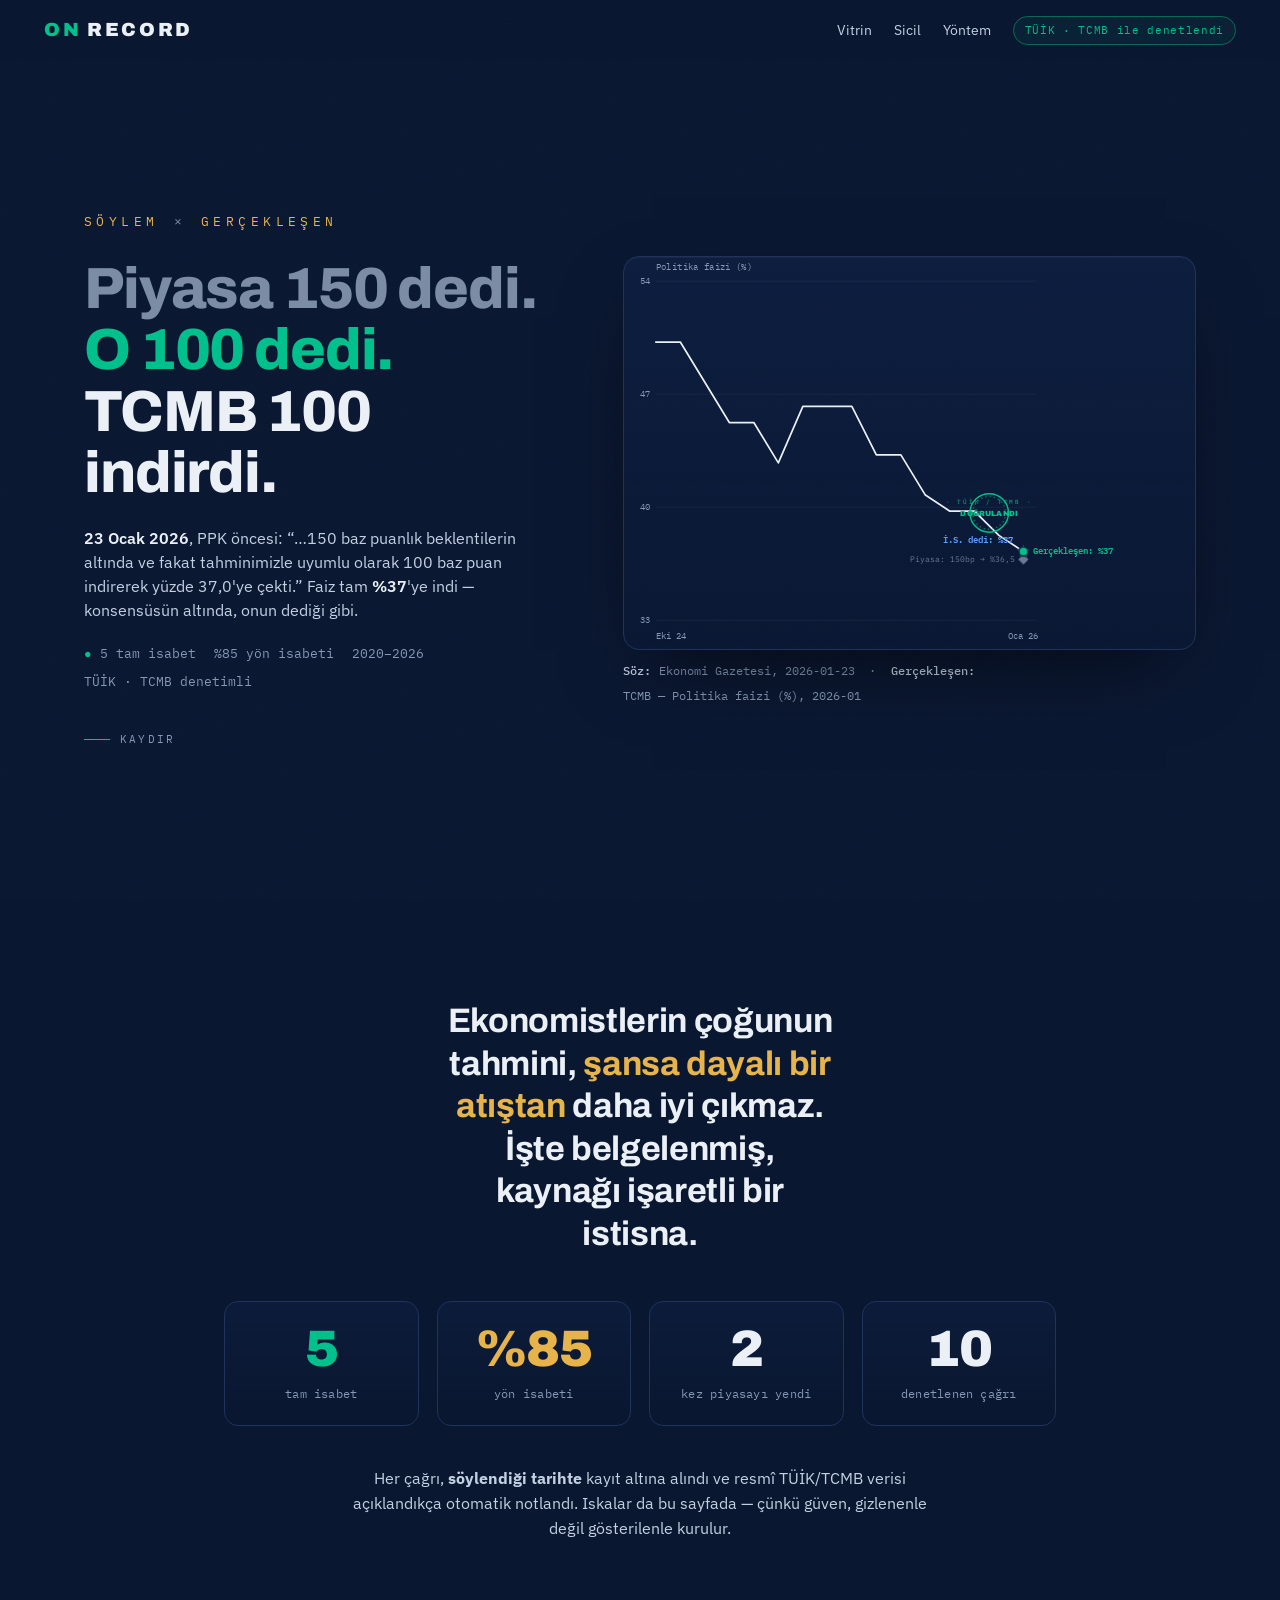
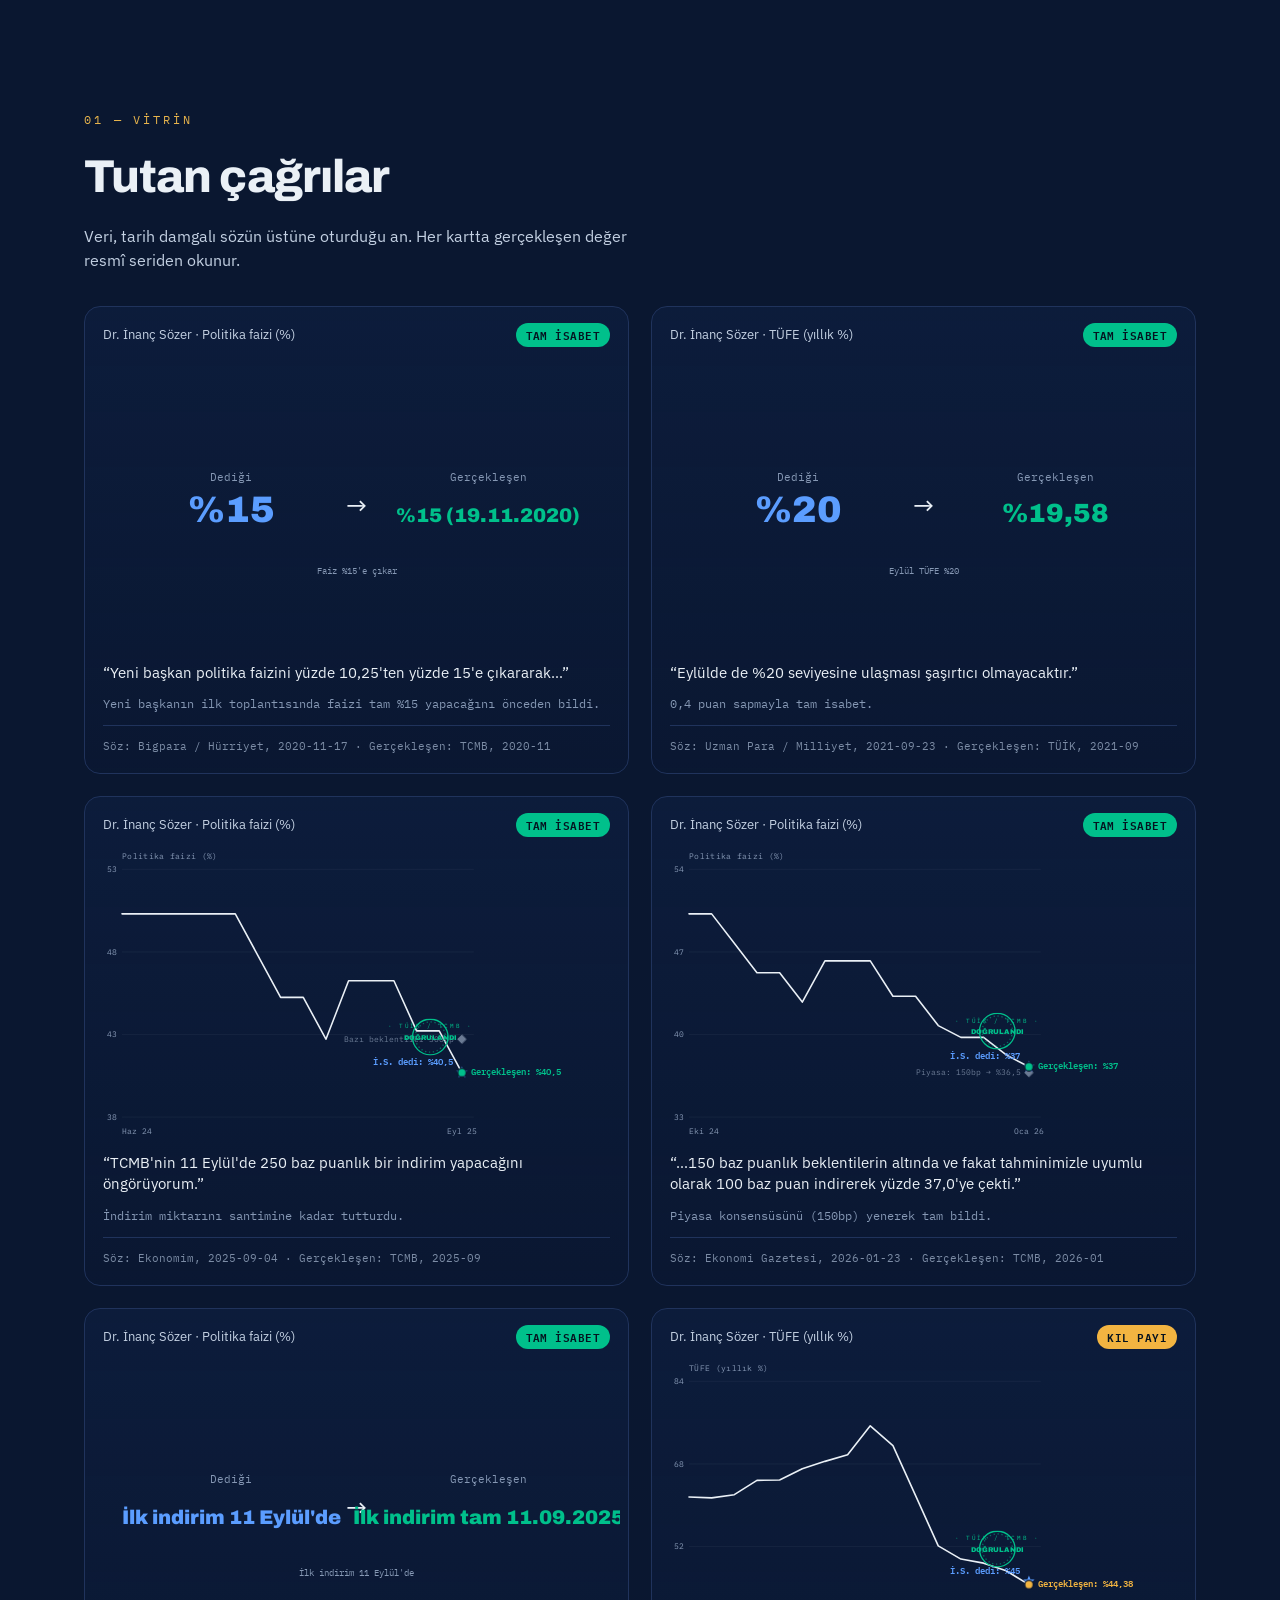
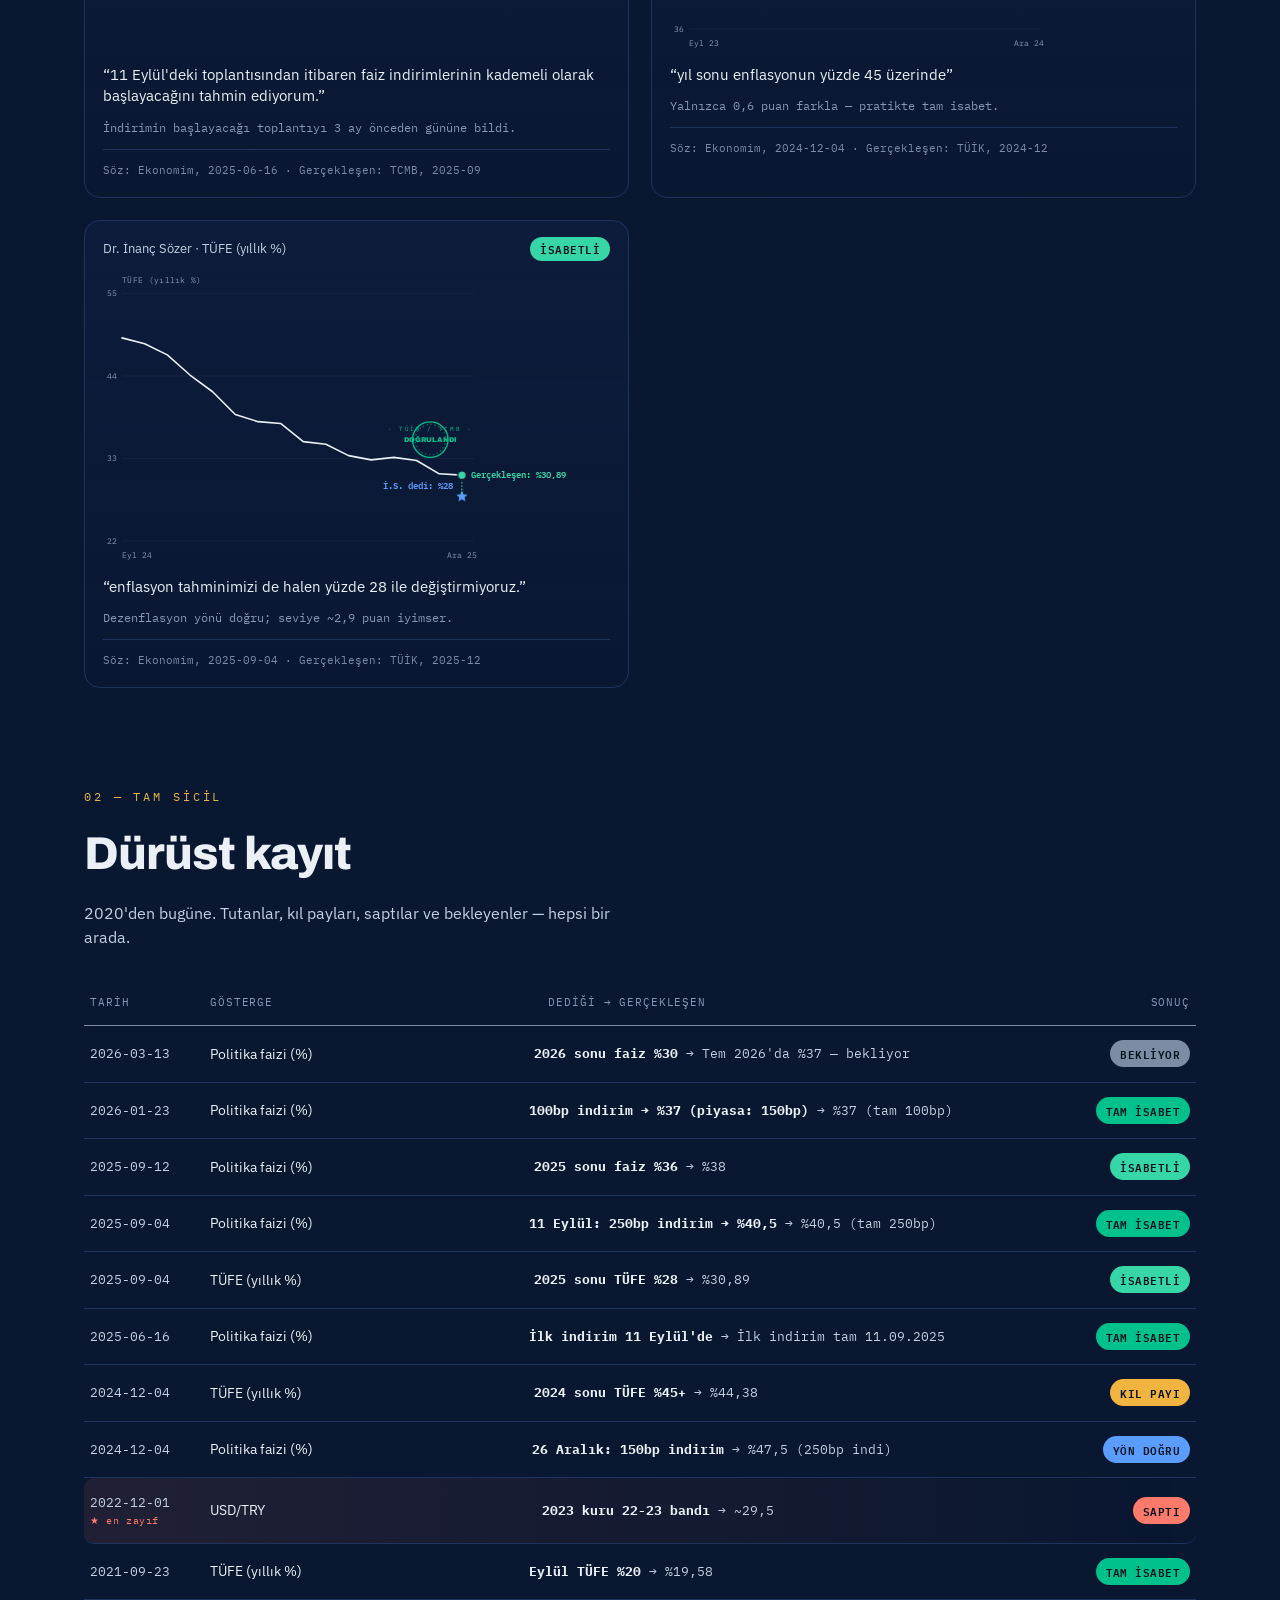
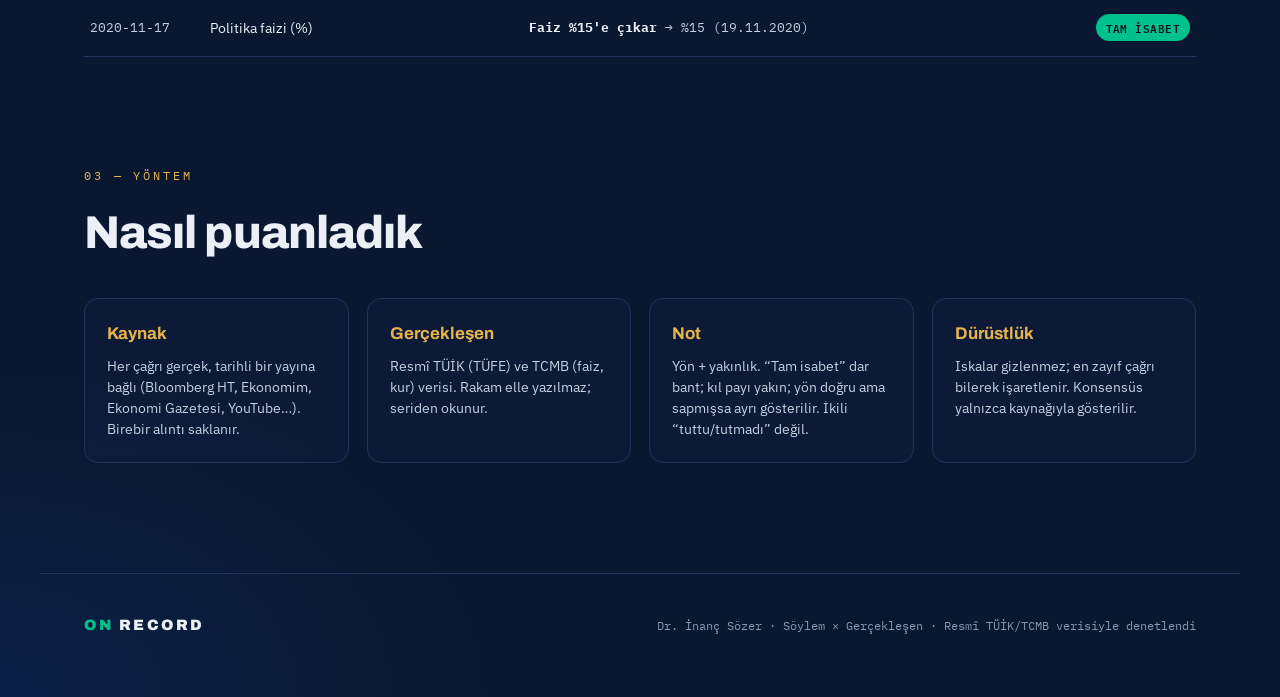
==== index.html @ 7fa821b4 "On Record — Dr. İnanç Sözer: söylem × gerçekleşen Co-Authored-By: Claude Opus 4.8 (1M context) <nore" ====
<!doctype html>
<html lang="tr">
<head>
<meta charset="utf-8" />
<meta name="viewport" content="width=device-width, initial-scale=1" />
<title>On Record — İnanç Sözer · Söylem × Gerçekleşen</title>
<meta name="description" content="Dr. İnanç Sözer'in makro çağrıları, resmî TÜİK/TCMB verisiyle tek tek denetlendi. Söylediği tarih damgalı; gerçekleşen üstüne oturuyor." />
<link rel="preconnect" href="https://fonts.googleapis.com">
<link rel="preconnect" href="https://fonts.gstatic.com" crossorigin>
<link href="https://fonts.googleapis.com/css2?family=Archivo:wght@500;700;800;900&family=IBM+Plex+Mono:wght@400;500;600&family=IBM+Plex+Sans:wght@400;500;600;700&display=swap" rel="stylesheet">
<link rel="stylesheet" href="styles.css" />
</head>
<body>
<div class="grain" aria-hidden="true"></div>

<header class="topbar">
  <div class="wordmark"><span>ON</span> RECORD</div>
  <nav class="topnav">
    <a href="#vitrin">Vitrin</a>
    <a href="#defter">Sicil</a>
    <a href="#yontem">Yöntem</a>
    <span class="src-pill">TÜİK · TCMB ile denetlendi</span>
  </nav>
</header>

<!-- HERO: the "Ben Demiştim" reveal -->
<section class="hero" id="hero">
  <div class="hero-grid">
    <div class="hero-copy">
      <div class="eyebrow">SÖYLEM <span class="x">×</span> GERÇEKLEŞEN</div>
      <h1 class="hero-quote" id="heroQuote"></h1>
      <div class="hero-said" id="heroSaid"></div>
      <div class="hero-meta" id="heroMeta"></div>
      <div class="scrollcue" aria-hidden="true"><span></span>kaydır</div>
    </div>
    <figure class="hero-chart">
      <div class="chart-mount" id="heroChart"></div>
      <figcaption class="prov" id="heroProv"></figcaption>
    </figure>
  </div>
</section>

<!-- THESIS / earned status -->
<section class="thesis">
  <p class="thesis-lead">
    Ekonomistlerin çoğunun tahmini, <em>şansa dayalı bir atıştan</em> daha iyi çıkmaz.
    İşte belgelenmiş, kaynağı işaretli bir istisna.
  </p>
  <div class="stats" id="stats"></div>
  <p class="thesis-note">
    Her çağrı, <strong>söylendiği tarihte</strong> kayıt altına alındı ve resmî TÜİK/TCMB verisi
    açıklandıkça otomatik notlandı. Iskalar da bu sayfada — çünkü güven, gizlenenle değil gösterilenle kurulur.
  </p>
</section>

<!-- SHOWCASE -->
<section class="showcase" id="vitrin">
  <div class="section-head">
    <div class="kicker">01 — VİTRİN</div>
    <h2>Tutan çağrılar</h2>
    <p>Veri, tarih damgalı sözün üstüne oturduğu an. Her kartta gerçekleşen değer resmî seriden okunur.</p>
  </div>
  <div class="cards" id="showcase"></div>
</section>

<!-- LEDGER -->
<section class="ledger" id="defter">
  <div class="section-head">
    <div class="kicker">02 — TAM SİCİL</div>
    <h2>Dürüst kayıt</h2>
    <p>2020'den bugüne. Tutanlar, kıl payları, saptılar ve bekleyenler — hepsi bir arada.</p>
  </div>
  <div class="ledger-table" id="ledger"></div>
</section>

<!-- METHOD -->
<section class="method" id="yontem">
  <div class="section-head"><div class="kicker">03 — YÖNTEM</div><h2>Nasıl puanladık</h2></div>
  <div class="method-grid">
    <div class="m-card"><h3>Kaynak</h3><p>Her çağrı gerçek, tarihli bir yayına bağlı (Bloomberg HT, Ekonomim, Ekonomi Gazetesi, YouTube…). Birebir alıntı saklanır.</p></div>
    <div class="m-card"><h3>Gerçekleşen</h3><p>Resmî TÜİK (TÜFE) ve TCMB (faiz, kur) verisi. Rakam elle yazılmaz; seriden okunur.</p></div>
    <div class="m-card"><h3>Not</h3><p>Yön + yakınlık. “Tam isabet” dar bant; kıl payı yakın; yön doğru ama sapmışsa ayrı gösterilir. İkili “tuttu/tutmadı” değil.</p></div>
    <div class="m-card"><h3>Dürüstlük</h3><p>Iskalar gizlenmez; en zayıf çağrı bilerek işaretlenir. Konsensüs yalnızca kaynağıyla gösterilir.</p></div>
  </div>
</section>

<footer class="foot">
  <div class="wordmark small"><span>ON</span> RECORD</div>
  <div class="foot-note">Dr. İnanç Sözer · Söylem × Gerçekleşen · Resmî TÜİK/TCMB verisiyle denetlendi</div>
</footer>

<script src="data.js"></script>
<script src="app.js"></script>
</body>
</html>
---- styles.css ----
:root{
  --navy:#0A1730; --navy-2:#0d1d3c; --panel:#0F2145; --line:#20335c;
  --ink:#EAF0F6; --ink-2:#c3d0e2; --muted:#8698b4;
  --confirm:#00C08B; --confirm-dim:#0c6a52; --gold:#E7B44C; --steel:#7C8CA5;
  --near:#F2B441; --dir:#5B9DFF; --miss:#FF7A6B; --pending:#7C8CA5;
  --grid:rgba(234,240,246,.07);
  --display:"Archivo",system-ui,sans-serif;
  --body:"IBM Plex Sans",system-ui,sans-serif;
  --mono:"IBM Plex Mono",ui-monospace,monospace;
  --maxw:1200px;
}
*{box-sizing:border-box}
html{scroll-behavior:smooth}
body{
  margin:0;background:
    radial-gradient(1200px 700px at 78% -8%, #12295a 0%, transparent 60%),
    radial-gradient(900px 600px at 0% 100%, #0b1f45 0%, transparent 55%),
    var(--navy);
  color:var(--ink);font-family:var(--body);font-size:17px;line-height:1.5;
  -webkit-font-smoothing:antialiased;overflow-x:hidden;
}
.grain{position:fixed;inset:0;pointer-events:none;z-index:1;opacity:.5;mix-blend-mode:overlay;
  background-image:url("data:image/svg+xml,%3Csvg xmlns='http://www.w3.org/2000/svg' width='140' height='140'%3E%3Cfilter id='n'%3E%3CfeTurbulence type='fractalNoise' baseFrequency='0.85' numOctaves='2'/%3E%3C/filter%3E%3Crect width='100%25' height='100%25' filter='url(%23n)' opacity='0.35'/%3E%3C/svg%3E");}
a{color:inherit;text-decoration:none}
em{font-style:normal;color:var(--gold)}
.mono{font-family:var(--mono)}

/* wordmark */
.wordmark{font-family:var(--display);font-weight:900;letter-spacing:.14em;font-size:19px;color:var(--ink)}
.wordmark span{color:var(--confirm)}
.wordmark.small{font-size:15px}

/* topbar */
.topbar{position:fixed;top:0;left:0;right:0;z-index:20;display:flex;align-items:center;justify-content:space-between;
  padding:16px clamp(18px,4vw,44px);backdrop-filter:blur(9px);
  background:linear-gradient(180deg,rgba(10,23,48,.82),rgba(10,23,48,0));}
.topnav{display:flex;align-items:center;gap:22px;font-size:14px;color:var(--ink-2)}
.topnav a{color:var(--ink-2);transition:color .2s}.topnav a:hover{color:var(--ink)}
.src-pill{font-family:var(--mono);font-size:11px;letter-spacing:.06em;color:var(--confirm);
  border:1px solid var(--confirm-dim);border-radius:999px;padding:5px 11px;background:rgba(0,192,139,.06)}

/* HERO */
.hero{position:relative;z-index:2;min-height:100vh;display:flex;align-items:center;
  padding:120px clamp(18px,4vw,44px) 60px;max-width:var(--maxw);margin:0 auto}
.hero-grid{display:grid;grid-template-columns:0.92fr 1.08fr;gap:clamp(24px,4vw,60px);align-items:center;width:100%}
.eyebrow{font-family:var(--mono);font-size:13px;letter-spacing:.34em;color:var(--gold);margin-bottom:26px}
.eyebrow .x{color:var(--steel);margin:0 .2em}
.hero-quote{font-family:var(--display);font-weight:800;letter-spacing:-.02em;line-height:1.06;
  font-size:clamp(30px,4.6vw,58px);margin:0 0 22px;text-wrap:balance}
.hero-quote .hl{color:var(--confirm)}
.hero-said{font-size:16px;color:var(--ink-2);max-width:46ch;margin-bottom:22px}
.hero-said b{color:var(--ink);font-weight:600}
.hero-meta{display:flex;flex-wrap:wrap;gap:10px 18px;font-family:var(--mono);font-size:12.5px;color:var(--muted)}
.hero-meta .dot{color:var(--confirm)}
.scrollcue{display:flex;align-items:center;gap:10px;margin-top:40px;font-family:var(--mono);font-size:11px;
  letter-spacing:.2em;color:var(--muted);text-transform:uppercase}
.scrollcue span{width:26px;height:1px;background:var(--steel);position:relative;overflow:hidden}
.scrollcue span::after{content:"";position:absolute;inset:0;background:var(--confirm);animation:sweep 2.4s infinite}
@keyframes sweep{0%{transform:translateX(-100%)}60%,100%{transform:translateX(100%)}}

.hero-chart{margin:0}
.chart-mount{position:relative;width:100%;aspect-ratio:16/11;background:
  linear-gradient(180deg,rgba(15,33,69,.7),rgba(11,25,54,.5));border:1px solid var(--line);
  border-radius:16px;box-shadow:0 30px 80px -30px rgba(0,0,0,.7),inset 0 1px 0 rgba(255,255,255,.04);overflow:hidden}
.prov{font-family:var(--mono);font-size:11.5px;color:var(--muted);margin-top:12px;display:flex;gap:8px;flex-wrap:wrap}
.prov b{color:var(--ink-2);font-weight:500}

/* svg chart bits */
.or-svg{display:block;width:100%;height:100%}
.grid-line{stroke:var(--grid);stroke-width:1}
.axis-lbl{fill:var(--muted);font-family:var(--mono);font-size:12px}
.series-line{fill:none;stroke:var(--ink);stroke-width:2.4;stroke-linecap:round;stroke-linejoin:round}
.series-head{fill:var(--ink)}
.fc-star{fill:var(--dir)}
.fc-lbl{fill:var(--dir);font-family:var(--mono);font-weight:600;font-size:13px}
.real-lbl{font-family:var(--mono);font-weight:600;font-size:13px}
.cons-mark{fill:var(--steel)}
.cons-lbl{fill:var(--steel);font-family:var(--mono);font-size:11.5px}
.gap-line{stroke-width:2;stroke-dasharray:2 3}
.title-lbl{fill:var(--muted);font-family:var(--mono);font-size:12px;letter-spacing:.04em}

/* notary seal */
.seal{transform-origin:center;transform-box:fill-box}
.seal-ring{fill:none;stroke:var(--confirm);stroke-width:2}
.seal-ring.two{stroke:var(--confirm);opacity:.5;stroke-dasharray:2 4}
.seal-txt{fill:var(--confirm);font-family:var(--display);font-weight:900;letter-spacing:.02em}
.seal-arc{fill:var(--confirm);font-family:var(--mono);font-size:9px;letter-spacing:.28em}

/* THESIS */
.thesis{position:relative;z-index:2;max-width:920px;margin:40px auto;padding:60px clamp(18px,4vw,44px);text-align:center}
.thesis-lead{font-family:var(--display);font-weight:700;font-size:clamp(22px,2.9vw,34px);line-height:1.25;letter-spacing:-.01em;margin:0 auto 46px;max-width:20ch}
.stats{display:grid;grid-template-columns:repeat(4,1fr);gap:18px;margin:0 0 40px}
.stat{border:1px solid var(--line);border-radius:14px;padding:22px 14px;background:linear-gradient(180deg,rgba(15,33,69,.5),transparent)}
.stat .n{font-family:var(--display);font-weight:900;font-size:clamp(34px,4vw,52px);line-height:1;letter-spacing:-.02em}
.stat .n.c{color:var(--confirm)}.stat .n.g{color:var(--gold)}
.stat .l{font-family:var(--mono);font-size:12px;color:var(--muted);margin-top:10px;letter-spacing:.02em}
.thesis-note{color:var(--ink-2);font-size:15.5px;max-width:60ch;margin:0 auto;line-height:1.6}

/* section heads */
.section-head{max-width:var(--maxw);margin:0 auto;padding:0 clamp(18px,4vw,44px)}
.kicker{font-family:var(--mono);font-size:12px;letter-spacing:.24em;color:var(--gold);margin-bottom:14px}
.section-head h2{font-family:var(--display);font-weight:800;font-size:clamp(28px,4vw,46px);letter-spacing:-.02em;margin:0 0 12px}
.section-head p{color:var(--ink-2);max-width:56ch;margin:0;font-size:16px}

/* SHOWCASE */
.showcase{position:relative;z-index:2;padding:70px 0 30px}
.cards{max-width:var(--maxw);margin:34px auto 0;padding:0 clamp(18px,4vw,44px);
  display:grid;grid-template-columns:repeat(2,1fr);gap:22px}
.card{border:1px solid var(--line);border-radius:16px;background:
  linear-gradient(180deg,rgba(15,33,69,.55),rgba(11,25,54,.35));overflow:hidden;
  opacity:0;transform:translateY(26px);transition:opacity .7s ease,transform .7s ease}
.card.in{opacity:1;transform:none}
.card-top{display:flex;align-items:center;justify-content:space-between;padding:16px 18px 10px}
.card-top .who{font-size:13px;color:var(--ink-2)}
.card-chart{aspect-ratio:16/9;margin:0 8px}
.card-body{padding:8px 18px 18px}
.card-q{font-size:15px;color:var(--ink);line-height:1.45;margin:0 0 12px}
.card-note{font-family:var(--mono);font-size:12px;color:var(--muted)}
.card-prov{font-family:var(--mono);font-size:11px;color:var(--steel);margin-top:12px;padding-top:12px;border-top:1px solid var(--line)}

/* verdict chips */
.chip{font-family:var(--mono);font-size:11px;font-weight:600;letter-spacing:.04em;color:#04121f;
  padding:4px 10px;border-radius:999px;white-space:nowrap}
.chip.bullseye{background:var(--confirm)}.chip.strong{background:#37d6a6}
.chip.near{background:var(--near)}.chip.direction{background:var(--dir);color:#04121f}
.chip.off{background:var(--miss)}.chip.pending{background:var(--pending)}.chip.na{background:#4a5b78;color:var(--ink)}

/* LEDGER */
.ledger{position:relative;z-index:2;padding:70px 0 40px}
.ledger-table{max-width:var(--maxw);margin:30px auto 0;padding:0 clamp(18px,4vw,44px)}
.lrow{display:grid;grid-template-columns:104px 1.1fr 2fr auto;gap:16px;align-items:center;
  padding:15px 6px;border-bottom:1px solid var(--line)}
.lrow.head{color:var(--muted);font-family:var(--mono);font-size:11px;letter-spacing:.08em;border-bottom:1px solid var(--steel)}
.lrow .date{font-family:var(--mono);font-size:13px;color:var(--ink-2)}
.lrow .ind{font-size:14px;color:var(--ink)}
.lrow .fr{font-family:var(--mono);font-size:13px;color:var(--ink-2)}
.lrow .fr b{color:var(--ink)}
.lrow.weakest{background:linear-gradient(90deg,rgba(255,122,107,.09),transparent);border-radius:10px}
.weak-tag{font-family:var(--mono);font-size:10px;color:var(--miss);letter-spacing:.06em}

/* METHOD */
.method{position:relative;z-index:2;padding:70px 0}
.method-grid{max-width:var(--maxw);margin:30px auto 0;padding:0 clamp(18px,4vw,44px);
  display:grid;grid-template-columns:repeat(4,1fr);gap:18px}
.m-card{border:1px solid var(--line);border-radius:14px;padding:22px;background:rgba(15,33,69,.4)}
.m-card h3{font-family:var(--display);font-weight:700;font-size:17px;margin:0 0 10px;color:var(--gold)}
.m-card p{margin:0;font-size:14px;color:var(--ink-2);line-height:1.5}

/* FOOT */
.foot{position:relative;z-index:2;max-width:var(--maxw);margin:40px auto 0;padding:40px clamp(18px,4vw,44px) 60px;
  border-top:1px solid var(--line);display:flex;align-items:center;justify-content:space-between;gap:16px;flex-wrap:wrap}
.foot-note{font-family:var(--mono);font-size:12px;color:var(--muted)}

@media(max-width:900px){
  .hero-grid{grid-template-columns:1fr;gap:30px}
  .hero{min-height:auto;padding-top:110px}
  .stats,.method-grid{grid-template-columns:repeat(2,1fr)}
  .cards{grid-template-columns:1fr}
  .lrow{grid-template-columns:84px 1fr;gap:8px 12px}
  .lrow .fr{grid-column:1/-1}.lrow.head{display:none}
  .topnav a{display:none}
}
@media(prefers-reduced-motion:reduce){
  *{animation-duration:.001ms!important;transition-duration:.001ms!important}
  .card{opacity:1;transform:none}
}
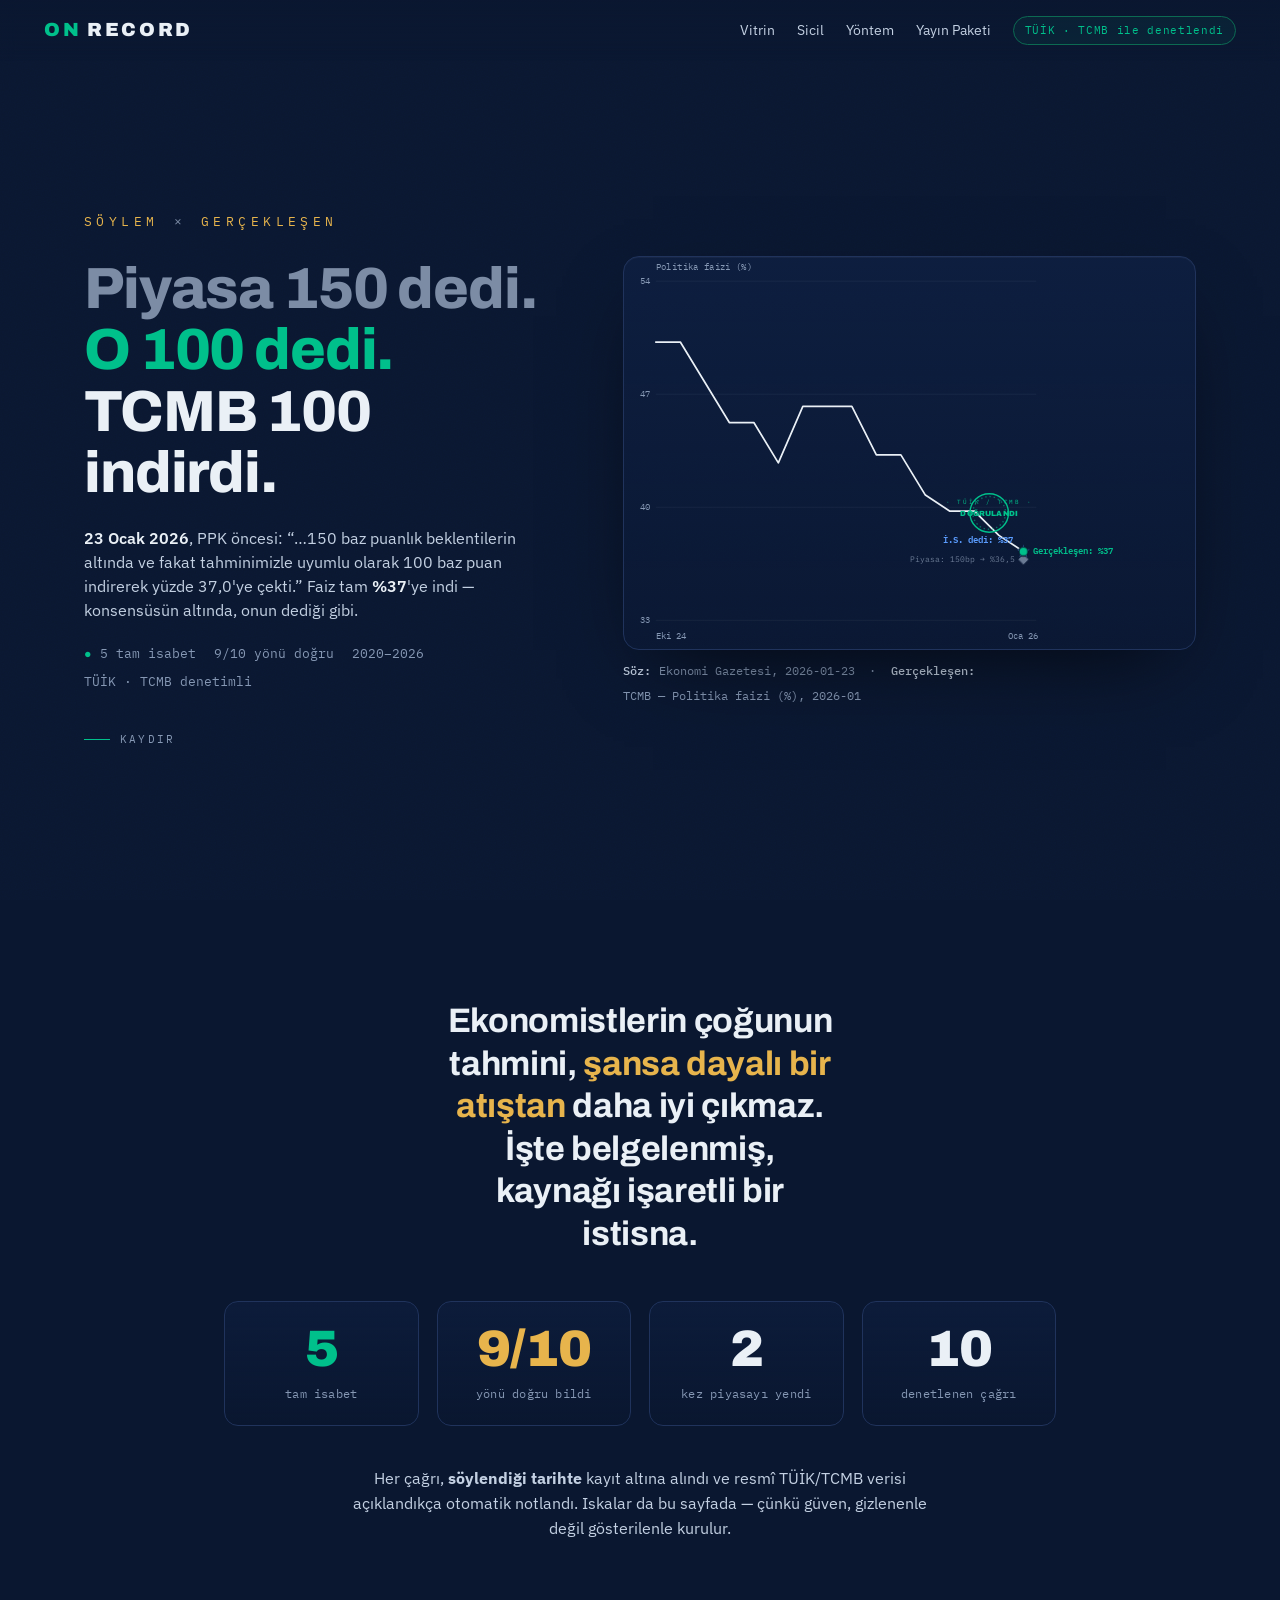
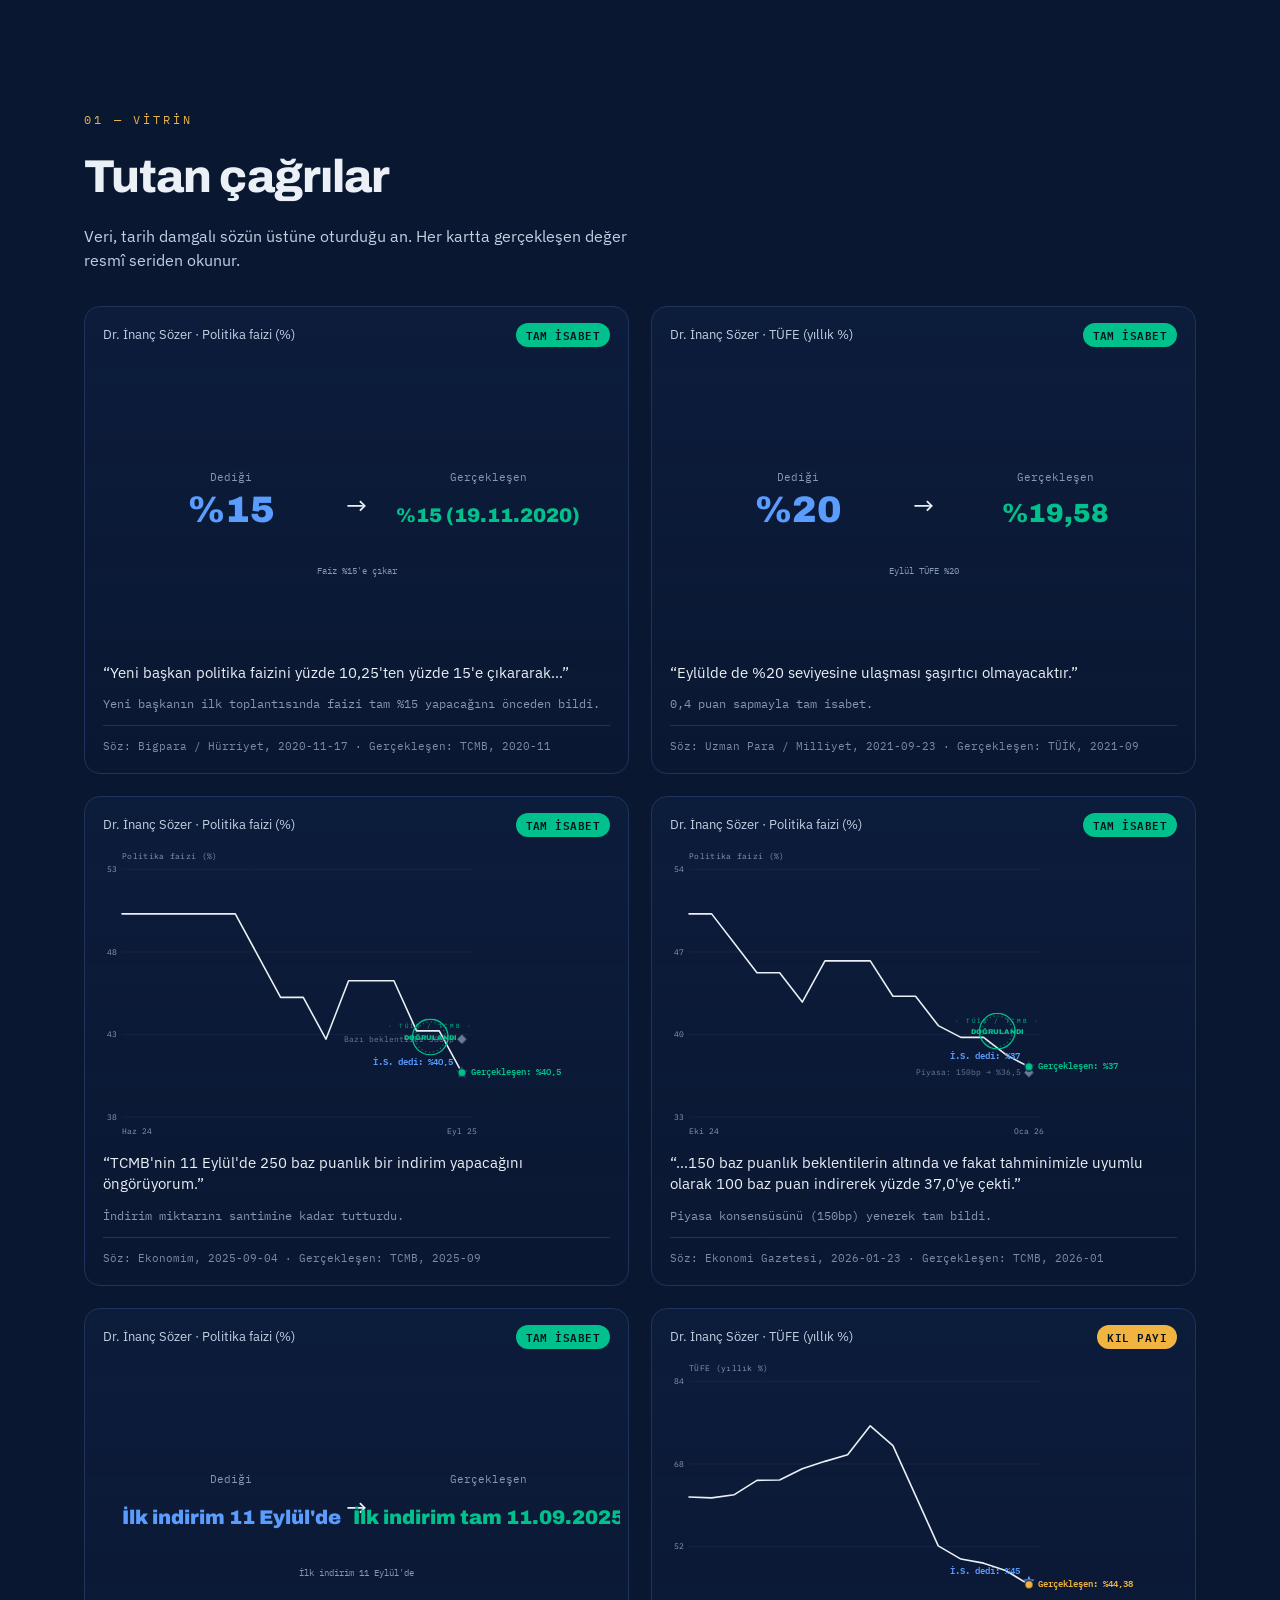
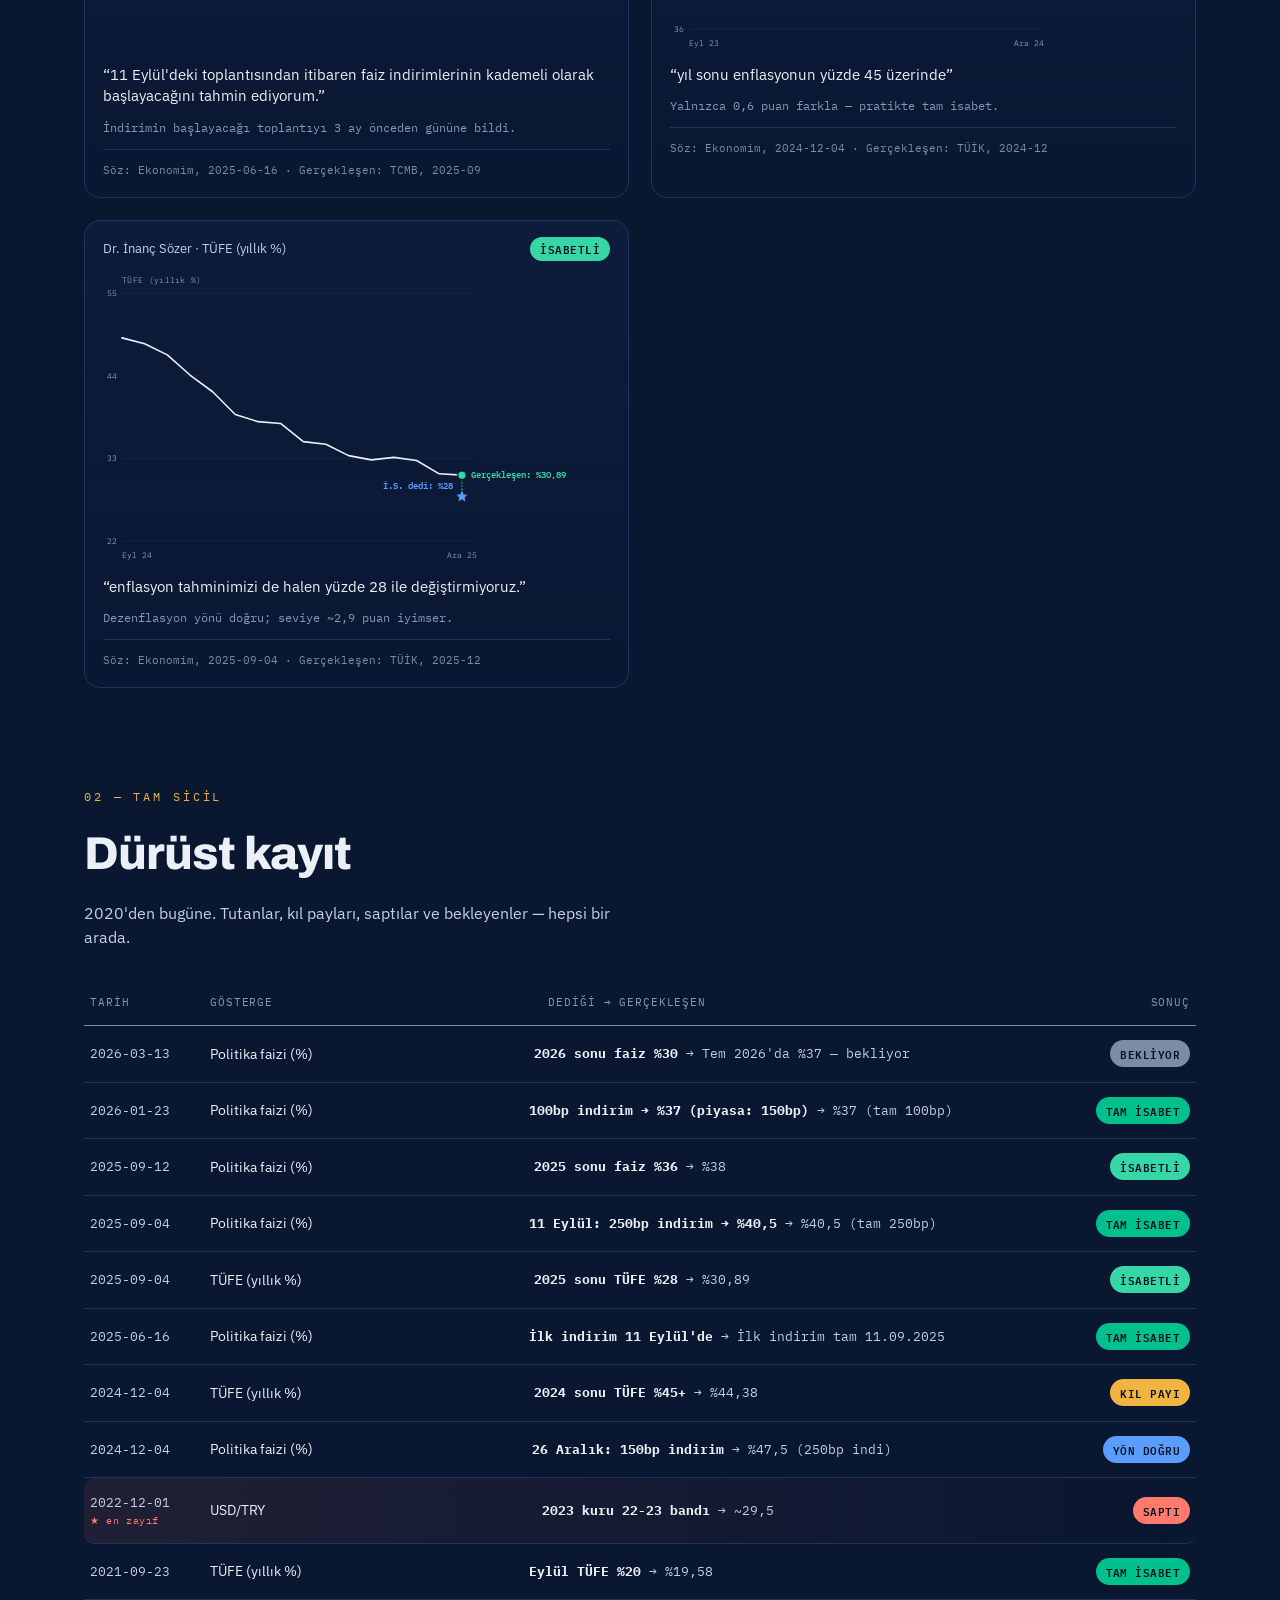
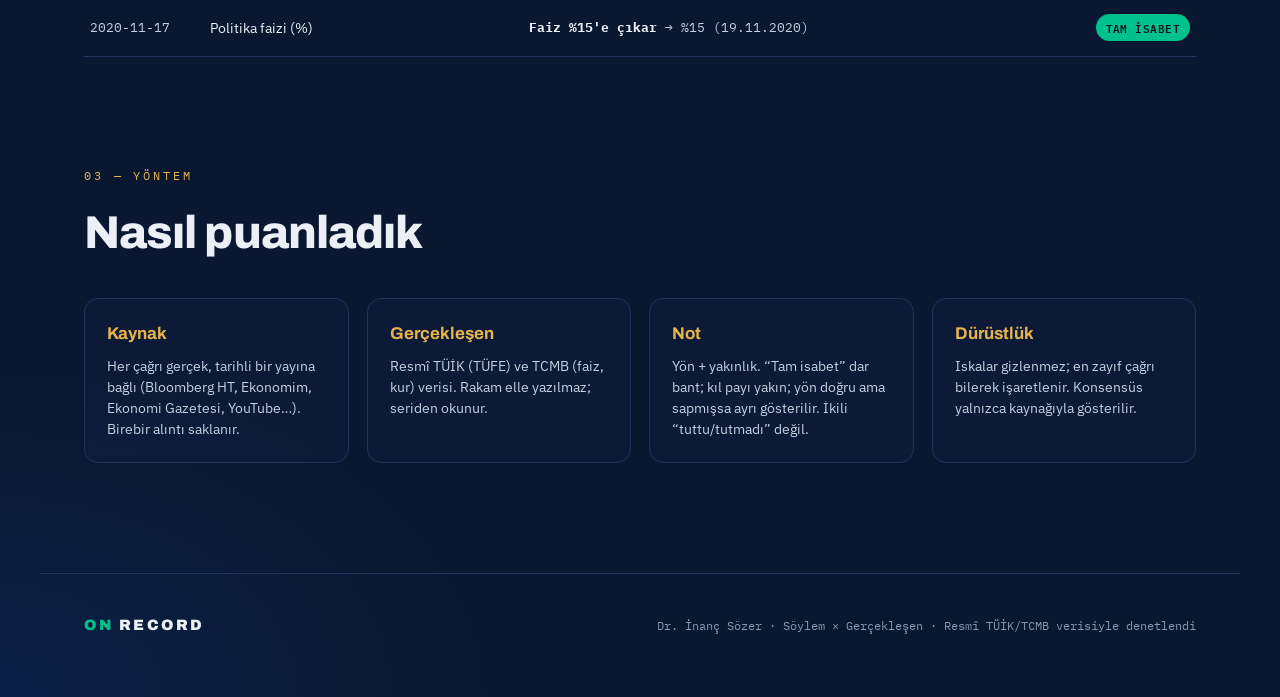
==== commit 14b2d560: "Add broadcast/social export pack + live gallery - Export engine: window.OR_ENGINE + deterministic se" ====
--- a/index.html
+++ b/index.html
@@ -19,6 +19,7 @@
     <a href="#vitrin">Vitrin</a>
     <a href="#defter">Sicil</a>
     <a href="#yontem">Yöntem</a>
+    <a href="media/">Yayın Paketi</a>
     <span class="src-pill">TÜİK · TCMB ile denetlendi</span>
   </nav>
 </header>
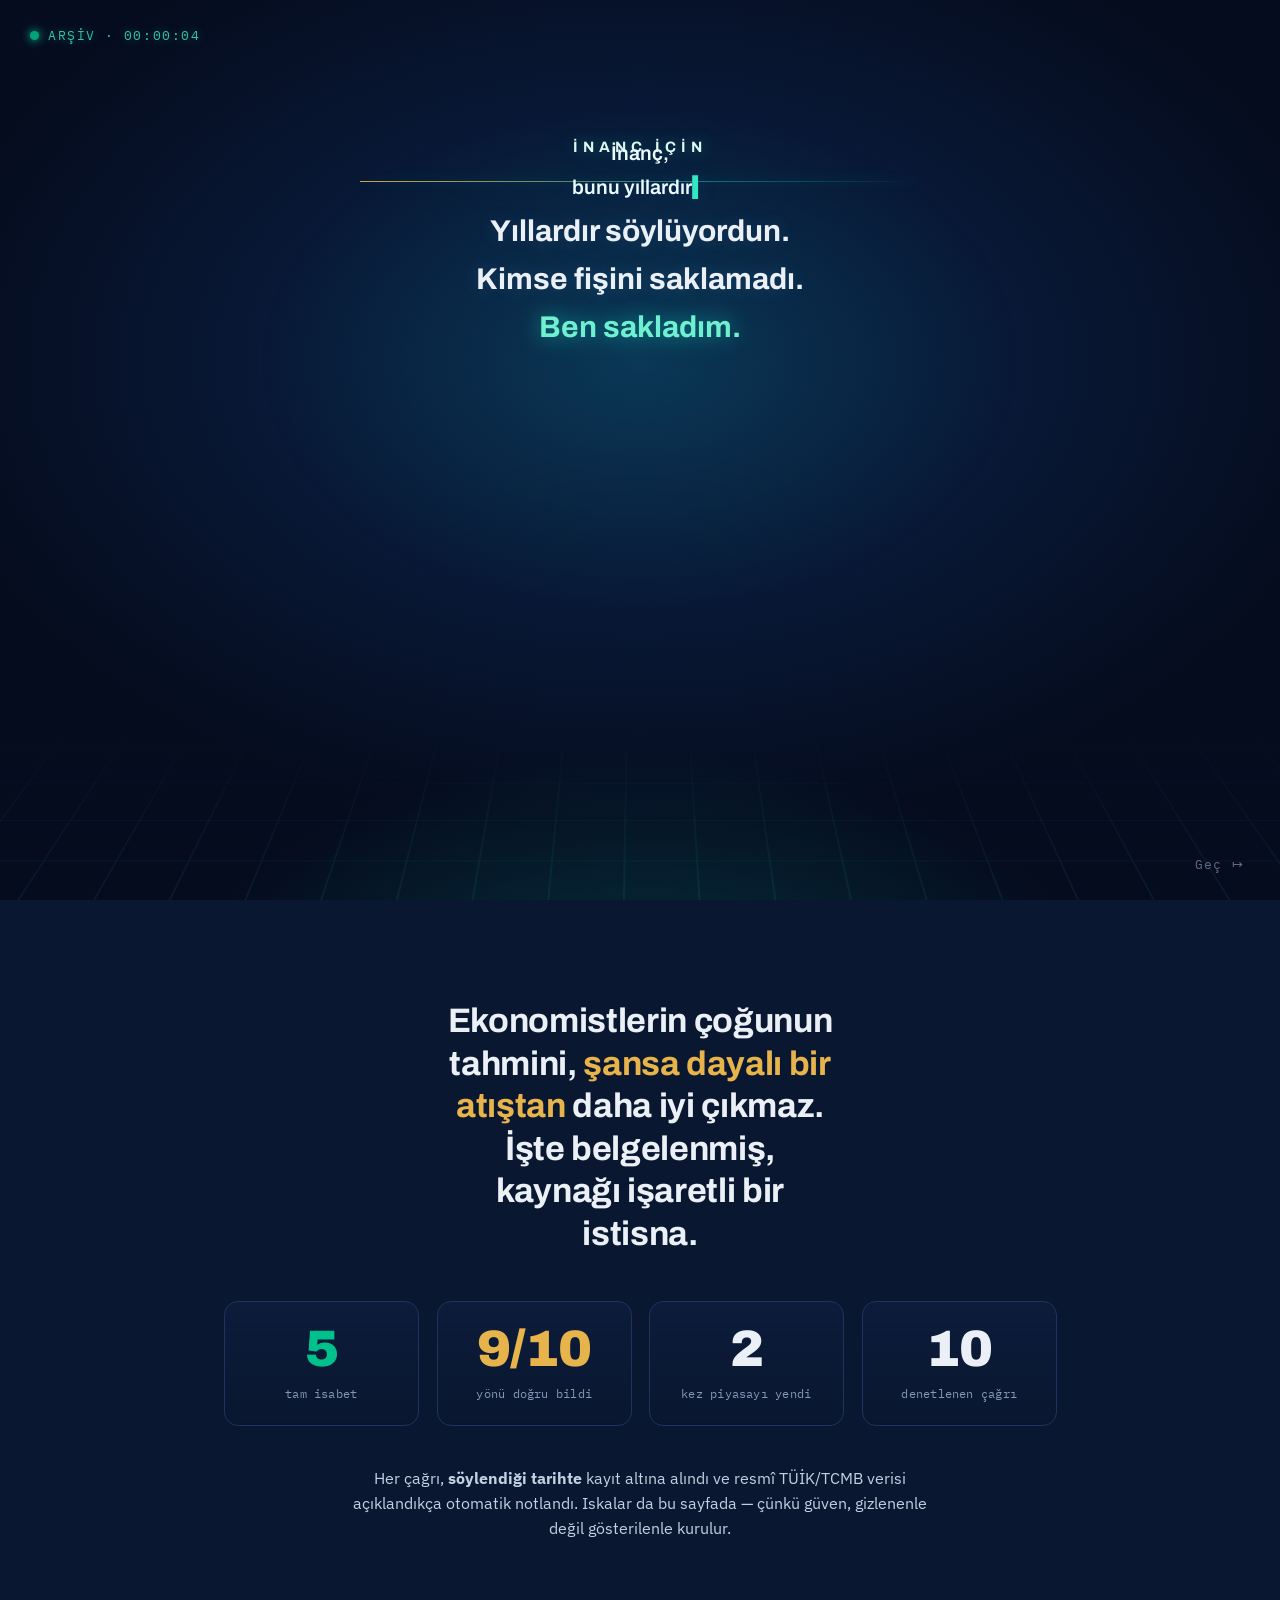
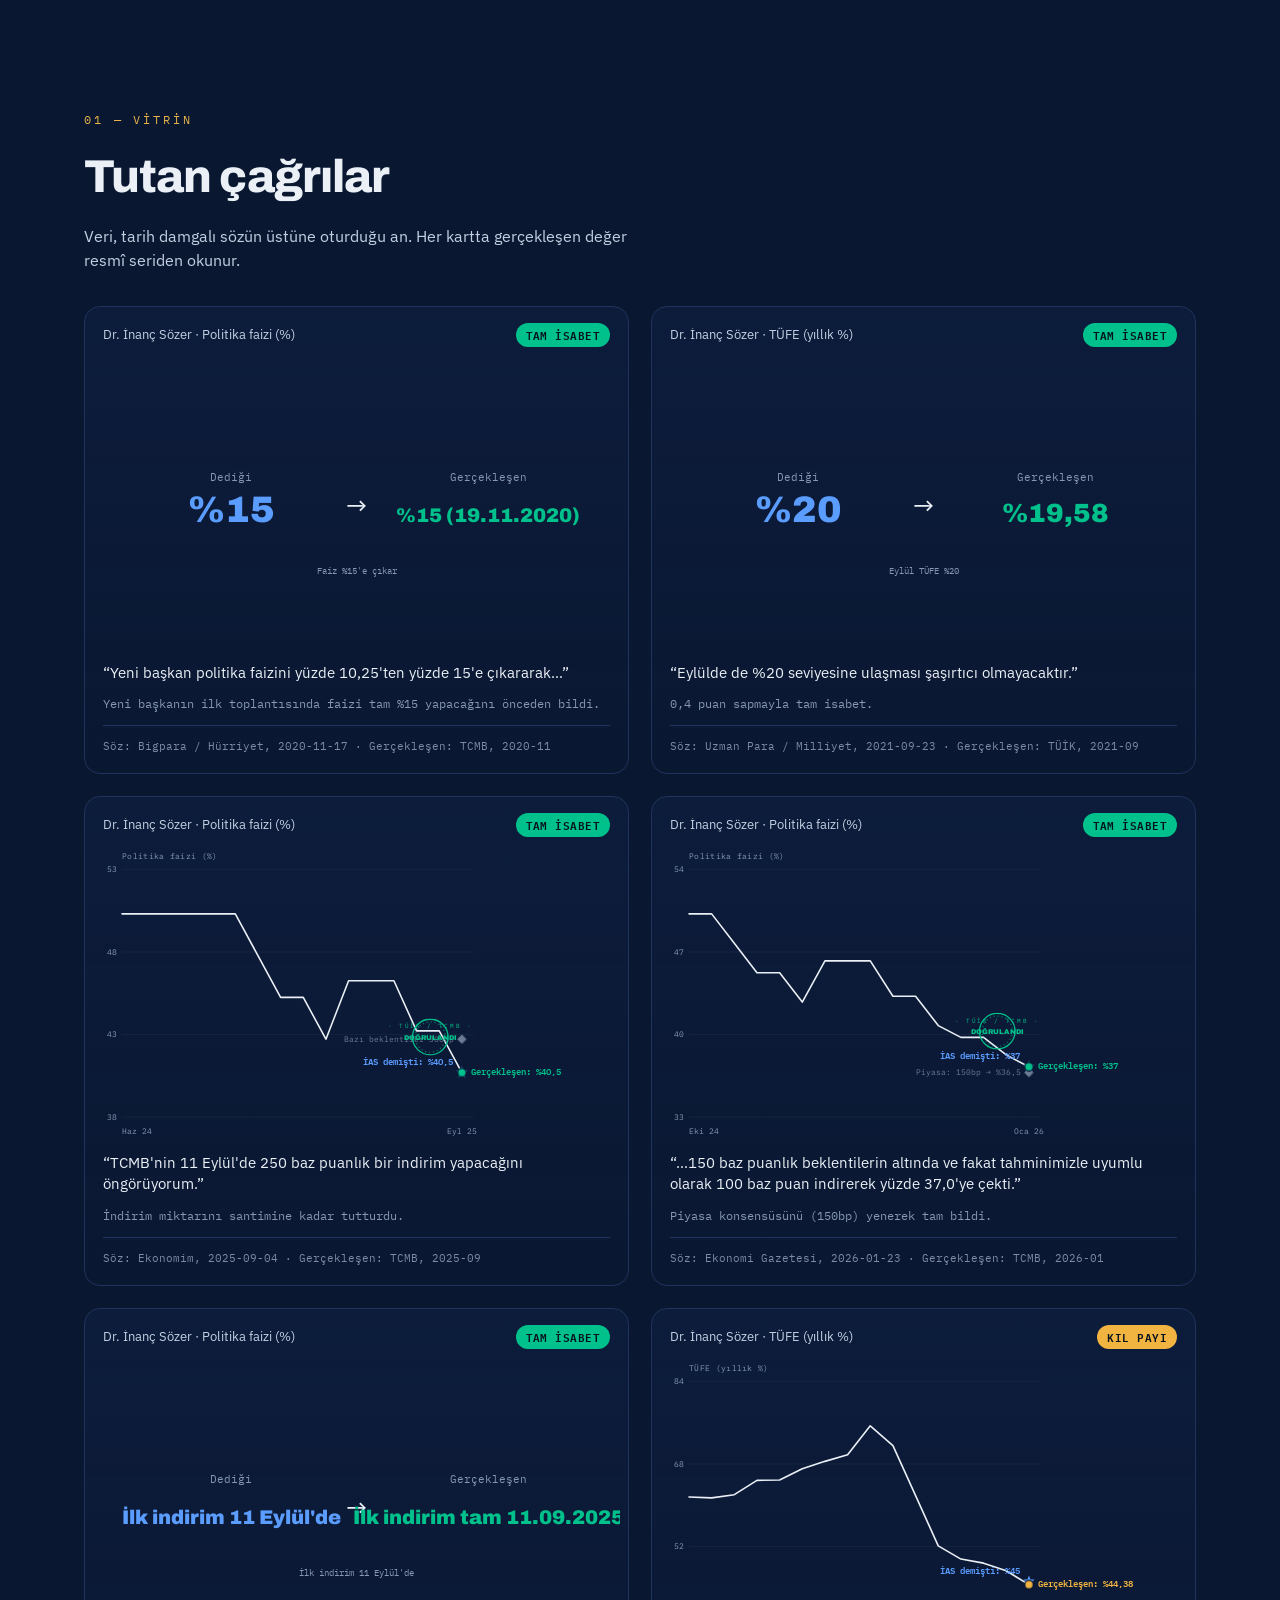
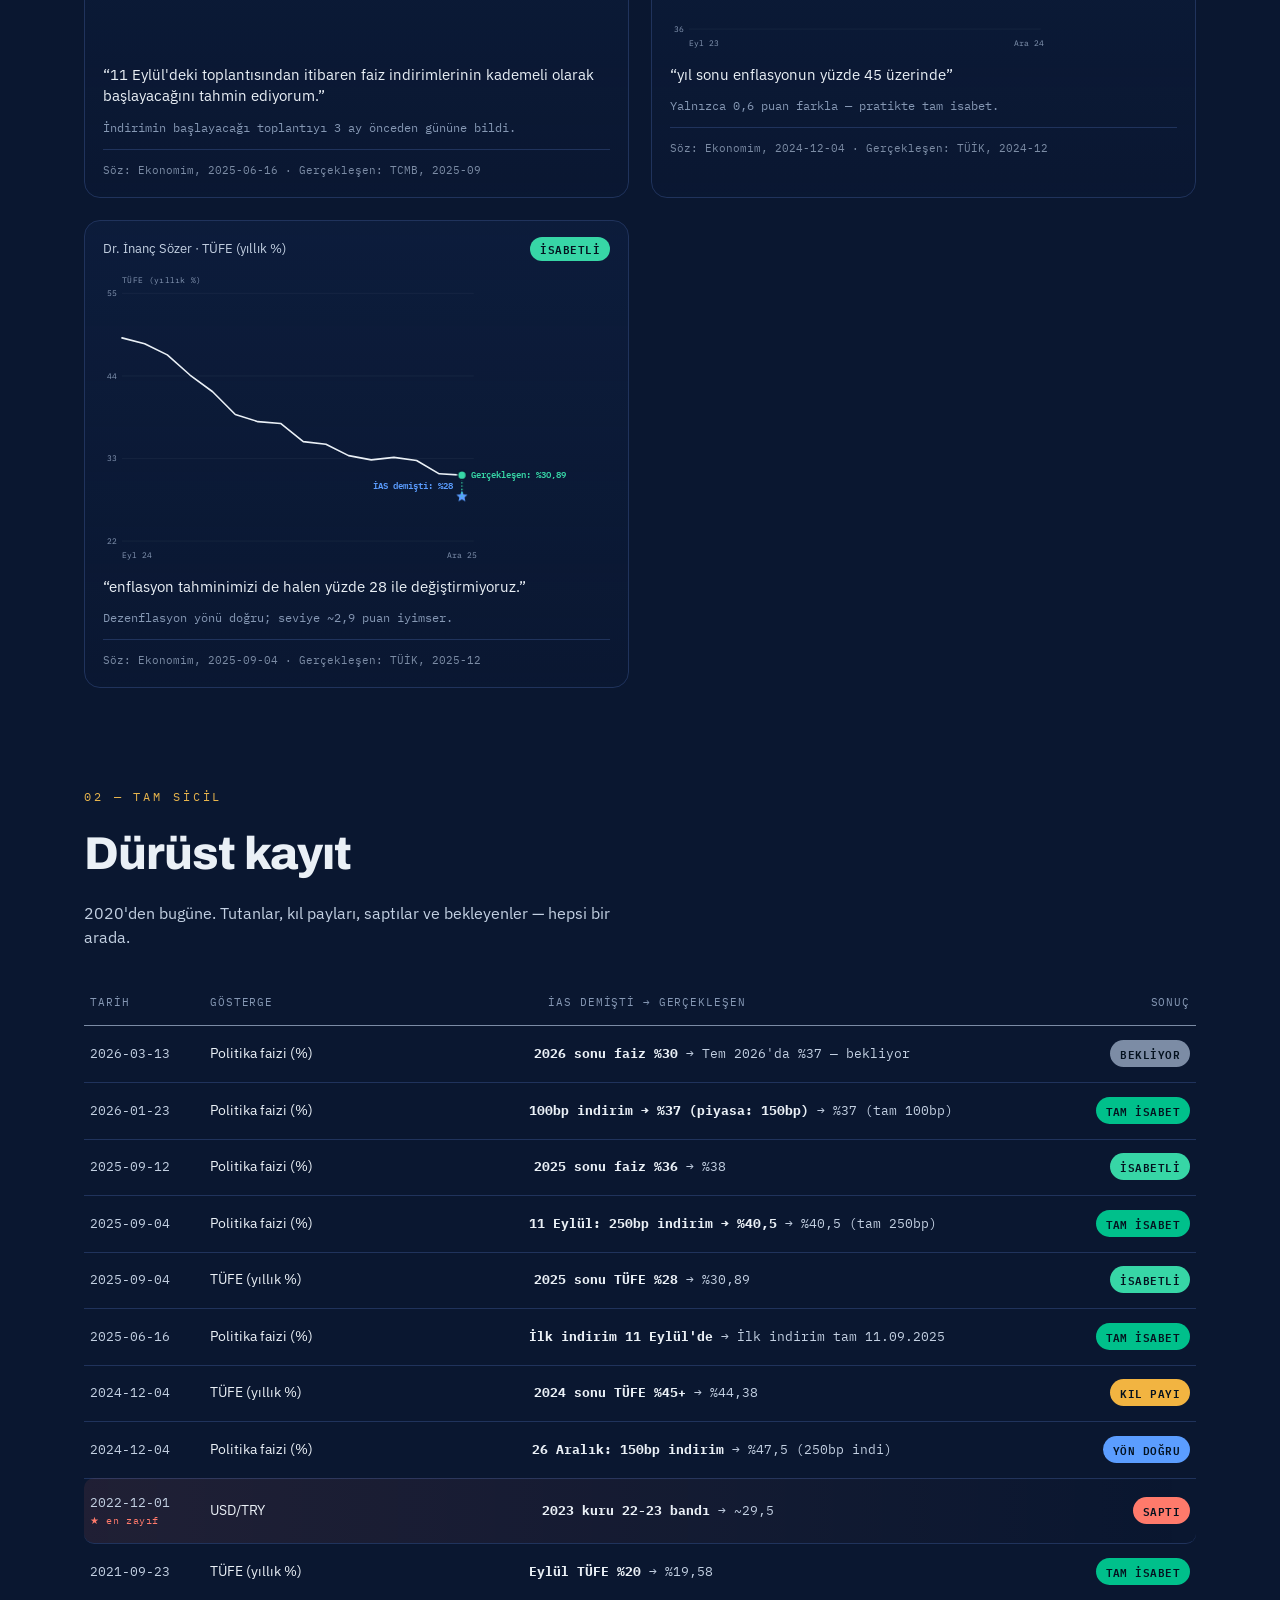
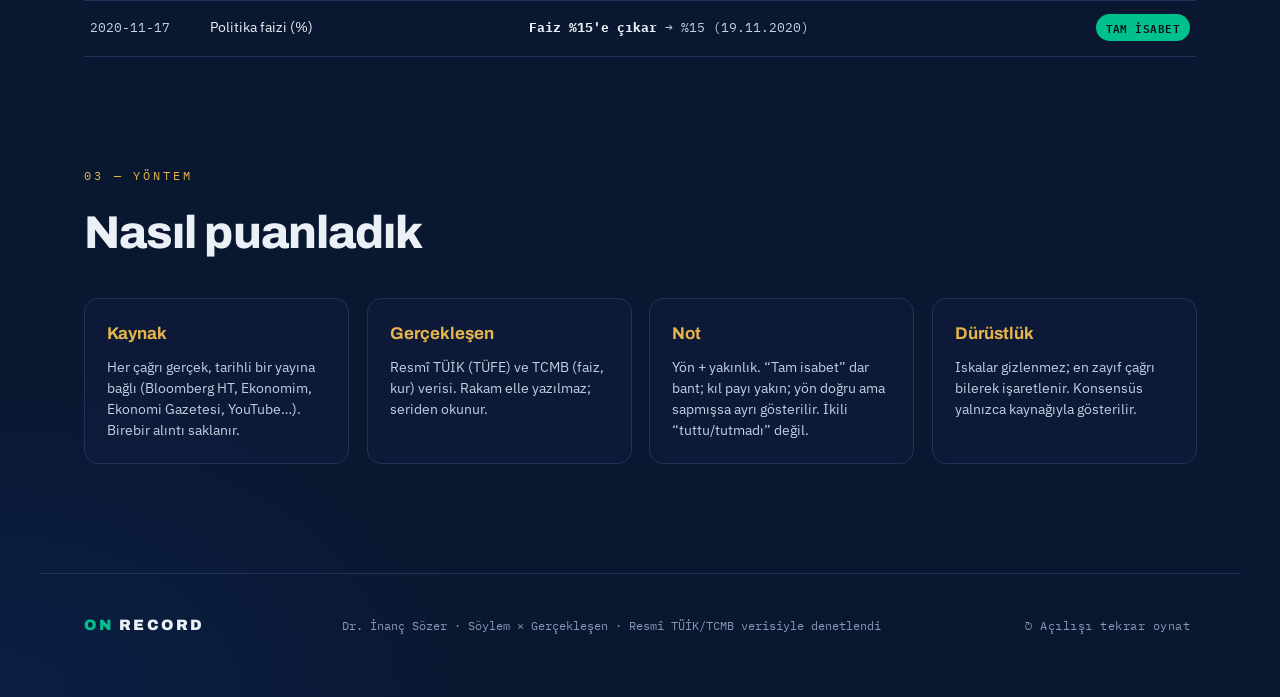
==== commit d15095a4: "3D holographic gift-opening + PWA install + İAS DEMİŞTİ + link preview - Gift-opening 'Makbuz — Ben " ====
--- a/index.html
+++ b/index.html
@@ -5,13 +5,34 @@
 <meta name="viewport" content="width=device-width, initial-scale=1" />
 <title>On Record — İnanç Sözer · Söylem × Gerçekleşen</title>
 <meta name="description" content="Dr. İnanç Sözer'in makro çağrıları, resmî TÜİK/TCMB verisiyle tek tek denetlendi. Söylediği tarih damgalı; gerçekleşen üstüne oturuyor." />
+<meta property="og:type" content="website" />
+<meta property="og:url" content="https://okilicarslan.github.io/on-record/" />
+<meta property="og:title" content="İnanç için — On Record" />
+<meta property="og:description" content="Yıllardır söyledin. Fişini ben sakladım. Beş tam isabet, on çağrının dokuzunda yön doğru — TÜİK ve TCMB ile denetlendi. Doğrulanmış, tarihli, senin." />
+<meta property="og:image" content="https://okilicarslan.github.io/on-record/og.png" />
+<meta property="og:image:width" content="1200" />
+<meta property="og:image:height" content="630" />
+<meta name="twitter:card" content="summary_large_image" />
+<meta name="twitter:title" content="İnanç için — On Record" />
+<meta name="twitter:description" content="Söylem × Gerçekleşen — doğrulanmış makro çağrıları. Doğrulanmış, tarihli, senin." />
+<meta name="twitter:image" content="https://okilicarslan.github.io/on-record/og.png" />
+<!-- installable app (Add to Home Screen) -->
+<link rel="manifest" href="manifest.webmanifest" />
+<meta name="theme-color" content="#0A1730" />
+<link rel="icon" href="icons/icon-192.png" />
+<link rel="apple-touch-icon" href="icons/apple-touch-icon.png" />
+<meta name="apple-mobile-web-app-capable" content="yes" />
+<meta name="apple-mobile-web-app-status-bar-style" content="black-translucent" />
+<meta name="apple-mobile-web-app-title" content="On Record" />
 <link rel="preconnect" href="https://fonts.googleapis.com">
 <link rel="preconnect" href="https://fonts.gstatic.com" crossorigin>
 <link href="https://fonts.googleapis.com/css2?family=Archivo:wght@500;700;800;900&family=IBM+Plex+Mono:wght@400;500;600&family=IBM+Plex+Sans:wght@400;500;600;700&display=swap" rel="stylesheet">
 <link rel="stylesheet" href="styles.css" />
+<link rel="stylesheet" href="gift.css" />
 </head>
 <body>
 <div class="grain" aria-hidden="true"></div>
+<div class="live-badge" aria-hidden="true"><span class="gg-dot"></span>CANLI ARŞİV</div>
 
 <header class="topbar">
   <div class="wordmark"><span>ON</span> RECORD</div>
@@ -88,6 +109,7 @@
 <footer class="foot">
   <div class="wordmark small"><span>ON</span> RECORD</div>
   <div class="foot-note">Dr. İnanç Sözer · Söylem × Gerçekleşen · Resmî TÜİK/TCMB verisiyle denetlendi</div>
+  <button class="replay-link" id="replayOpen" type="button">↻ Açılışı tekrar oynat</button>
 </footer>
 
 <script src="data.js"></script>
--- a/styles.css
+++ b/styles.css
@@ -151,6 +151,11 @@
   border-top:1px solid var(--line);display:flex;align-items:center;justify-content:space-between;gap:16px;flex-wrap:wrap}
 .foot-note{font-family:var(--mono);font-size:12px;color:var(--muted)}
 
+/* scroll reveals — animate every section into view */
+.reveal{opacity:0;transform:translateY(22px);will-change:opacity,transform;
+  transition:opacity .7s cubic-bezier(.2,.7,.2,1),transform .7s cubic-bezier(.2,.7,.2,1)}
+.reveal.in{opacity:1;transform:none}
+
 @media(max-width:900px){
   .hero-grid{grid-template-columns:1fr;gap:30px}
   .hero{min-height:auto;padding-top:110px}
--- a/gift.css
+++ b/gift.css
@@ -0,0 +1,152 @@
+/* On Record — gift-opening overlay ("Makbuz — Ben Sakladım"), Minority-Report edition.
+   A first-open 3D holographic sequence: glass panels fly in from depth, beats flick away
+   in 3D (the hand-swipe gesture), the DOĞRULANDI seal slams toward the viewer, then it
+   hands off to the hero. Only loaded on index.html. Gated behind prefers-reduced-motion. */
+
+body.gate-lock { overflow: hidden; }
+
+#giftgate {
+  position: fixed; inset: 0; z-index: 200; opacity: 0;
+  display: flex; align-items: center; justify-content: center;
+  perspective: 1500px; perspective-origin: 50% 42%;
+  background:
+    radial-gradient(1200px 780px at 50% 40%, #0c2650 0%, transparent 60%),
+    radial-gradient(900px 600px at 50% 120%, #063b46 0%, transparent 55%),
+    #050c1e;
+  transition: opacity .5s ease; font-family: var(--body); color: var(--ink); overflow: hidden;
+}
+#giftgate.in { opacity: 1; }
+#giftgate.out { opacity: 0; }
+
+/* receding neon grid floor (Tron/MR) */
+.gg-grid { position: absolute; left: 50%; bottom: -6%; width: 240%; height: 62%;
+  transform: translateX(-50%) rotateX(74deg); transform-origin: bottom center; pointer-events: none;
+  background:
+    repeating-linear-gradient(90deg, transparent 0 78px, rgba(34,224,200,.16) 78px 80px),
+    repeating-linear-gradient(0deg, transparent 0 78px, rgba(34,224,200,.11) 78px 80px);
+  -webkit-mask-image: linear-gradient(to top, #000 0%, transparent 76%);
+          mask-image: linear-gradient(to top, #000 0%, transparent 76%);
+  opacity: .55; animation: gg-grid 7s linear infinite; }
+@keyframes gg-grid { to { background-position: 0 80px, 0 80px; } }
+
+.gg-aura { position: absolute; inset: 0; pointer-events: none;
+  background: radial-gradient(620px 420px at 50% 40%, rgba(0,192,139,.12), transparent 62%);
+  animation: gg-aura 5s ease-in-out infinite; }
+@keyframes gg-aura { 0%,100% { opacity: .55 } 50% { opacity: 1 } }
+
+.gg-scan { position: absolute; left: 0; right: 0; height: 2px; top: 0; pointer-events: none;
+  background: linear-gradient(90deg, transparent, rgba(34,224,200,.6), transparent);
+  opacity: 0; animation: gg-scan 5s ease-in-out infinite; }
+@keyframes gg-scan { 0% { top: 0; opacity: 0 } 8% { opacity: .7 } 48% { top: 100%; opacity: .2 } 49%,100% { opacity: 0 } }
+
+#giftgate::after {   /* green bloom on the seal slam */
+  content: ""; position: absolute; inset: 0; pointer-events: none; opacity: 0;
+  background: radial-gradient(520px 520px at 50% 50%, rgba(0,224,180,.22), transparent 60%); }
+#giftgate.bloom::after { animation: gg-bloom .55s ease; }
+@keyframes gg-bloom { 0% { opacity: 0 } 30% { opacity: 1 } 100% { opacity: 0 } }
+#giftgate.shake .gg-stage { animation: gg-shake .1s linear; }
+@keyframes gg-shake { 0%,100% { transform: translateZ(0) } 50% { transform: translateZ(14px) } }
+
+/* live archive badge (survives into the site) */
+.gg-live { position: absolute; top: 26px; left: 30px; display: flex; align-items: center; gap: 9px;
+  font-family: var(--mono); font-size: 13px; letter-spacing: .12em; color: #35e6c4;
+  opacity: 0; transition: opacity .4s ease; z-index: 3; text-shadow: 0 0 12px rgba(34,224,200,.5); }
+.gg-live.show { opacity: .85; }
+.gg-dot { width: 9px; height: 9px; border-radius: 50%; background: var(--confirm);
+  box-shadow: 0 0 10px 1px rgba(0,224,180,.8); animation: gg-beat 1.6s ease-out infinite; }
+@keyframes gg-beat { 0% { box-shadow: 0 0 0 0 rgba(0,224,180,.55) } 70% { box-shadow: 0 0 0 9px rgba(0,224,180,0) } 100% { box-shadow: 0 0 0 0 rgba(0,224,180,0) } }
+
+.gg-skip { position: absolute; bottom: 26px; right: 30px; z-index: 3; opacity: 0; animation: gg-fadein .5s .6s forwards;
+  background: none; border: 0; cursor: pointer; font-family: var(--mono); font-size: 13px; letter-spacing: .1em; color: var(--steel); }
+.gg-skip:hover { color: #35e6c4; }
+@keyframes gg-fadein { to { opacity: .75 } }
+
+.gg-stage { position: relative; width: min(780px, 90vw); text-align: center; transform-style: preserve-3d;
+  transform: rotateY(var(--px,0deg)) rotateX(var(--py,0deg)); transition: transform .25s ease;
+  display: flex; flex-direction: column; align-items: center; }
+
+/* 3D fly-in from depth (replaces the flat wipe) */
+.wipe { opacity: 0; transform: translateZ(-520px) translateY(20px) rotateX(16deg); }
+.wipe.show { opacity: 1; transform: none; transition: opacity .5s ease, transform .8s cubic-bezier(.16,1,.3,1); }
+
+.gg-forwho { font-family: var(--display); font-weight: 700; font-size: 15px; letter-spacing: .34em;
+  color: #dff7f0; text-transform: uppercase; margin-bottom: 22px; text-shadow: 0 0 16px rgba(34,224,200,.4); }
+.gg-forwho.mini, .gg-forwho.gone { opacity: 0; transform: translateZ(-180px) translateY(-8px); transition: .5s ease; }
+
+.gg-rule { height: 1.5px; width: min(560px, 74vw);
+  background: linear-gradient(90deg, var(--gold), rgba(34,224,200,.5) 60%, transparent);
+  box-shadow: 0 0 14px rgba(34,224,200,.4); transform: scaleX(0); transform-origin: left; opacity: .9; }
+.gg-rule.draw { transform: scaleX(1); transition: transform .55s cubic-bezier(.16,1,.3,1); }
+
+.gg-reason { margin-top: 30px; display: flex; flex-direction: column; gap: 8px; transform-style: preserve-3d;
+  transition: transform .6s cubic-bezier(.5,0,.2,1), opacity .6s ease; }
+.gg-reason .l { font-family: var(--display); font-weight: 700; font-size: clamp(22px,3.4vw,30px); line-height: 1.32;
+  color: var(--ink); text-shadow: 0 0 18px rgba(120,180,255,.18); }
+.gg-reason .l.hot b { color: #6ff0d0; text-shadow: 0 0 22px rgba(34,224,200,.6); }
+.gg-reason.mini { transform: translateZ(-170px) scale(.82) translateY(-8px); opacity: .5; }
+.gg-reason.gone { transform: translateX(-46%) translateZ(-280px) rotateY(-34deg); opacity: 0; }  /* flick left */
+
+/* proof: holographic glass receipt cards + seal + counted caption */
+.gg-proof { position: relative; margin-top: 26px; height: 0; opacity: 0; overflow: visible; transform-style: preserve-3d;
+  transition: opacity .5s ease, transform .55s cubic-bezier(.5,0,.2,1); }
+.gg-proof.show { opacity: 1; height: auto; }
+.gg-proof.gone { opacity: 0; transform: translateX(46%) translateZ(-280px) rotateY(32deg); }  /* flick right */
+
+.gg-receipts { position: relative; height: 178px; width: 100%; transform-style: preserve-3d; }
+.rc { position: absolute; left: 50%; top: 6px; width: 122px; height: 152px; padding: 13px 13px 10px; text-align: left;
+  background: linear-gradient(160deg, rgba(34,224,200,.12), rgba(10,30,54,.30));
+  -webkit-backdrop-filter: blur(7px); backdrop-filter: blur(7px);
+  border: 1px solid rgba(34,224,200,.4); border-radius: 11px; color: #dffcf6;
+  box-shadow: 0 24px 50px -18px rgba(0,0,0,.7), 0 0 26px rgba(34,224,200,.16), inset 0 1px 0 rgba(255,255,255,.14);
+  opacity: 0; transform: translate(calc(-50% + var(--tx)), 44px) translateZ(-560px) rotateY(var(--rot)) scale(.96);
+  transition: opacity .45s ease, transform .75s cubic-bezier(.16,1,.3,1); transition-delay: var(--d); }
+.rc.in { opacity: 1; transform: translate(calc(-50% + var(--tx)), 0) translateZ(var(--tz)) rotateY(var(--rot)); }
+.rc-date { font-family: var(--mono); font-size: 10px; letter-spacing: .06em; color: #7fd8c6; }
+.rc-spark { margin: 10px 0; filter: drop-shadow(0 0 5px rgba(34,224,200,.5)); }
+.rc-val { font-family: var(--display); font-weight: 900; font-size: 26px; color: #eafffb; text-shadow: 0 0 16px rgba(34,224,200,.4); }
+
+.gg-seal { position: absolute; left: 50%; top: 26px; opacity: 0;
+  transform: translate(-50%, -6px) translateZ(460px) scale(1.9); filter: drop-shadow(0 0 22px rgba(0,224,180,.7)); }
+.gg-seal.thunk { animation: gg-slam .55s cubic-bezier(.34,1.4,.5,1) forwards; }
+@keyframes gg-slam {
+  0% { opacity: 0; transform: translate(-50%,-6px) translateZ(520px) scale(2.1) rotate(-14deg); }
+  55% { opacity: 1; transform: translate(-50%,0) translateZ(0) scale(.92) rotate(4deg); }
+  100% { opacity: 1; transform: translate(-50%,0) translateZ(0) scale(1) rotate(0); } }
+
+.gg-caption { margin-top: 190px; font-family: var(--mono); font-size: clamp(13px,1.7vw,15px);
+  color: var(--ink-2); letter-spacing: .02em; opacity: 0; transition: opacity .5s ease; }
+.gg-caption.show { opacity: 1; }
+.gg-caption b, .gg-caption span { color: #4fe9c7; font-weight: 600; text-shadow: 0 0 14px rgba(34,224,200,.5); }
+
+/* dedication — glass slab, types on */
+.gg-ded { position: absolute; max-width: 60ch; white-space: pre-wrap;
+  font-family: var(--display); font-weight: 600; font-size: clamp(17px,2.3vw,20px); line-height: 1.7;
+  color: #eafaff; opacity: 0; transform: translateZ(-360px); text-shadow: 0 0 20px rgba(120,180,255,.16); }
+.gg-ded.show { opacity: 1; transform: none; transition: opacity .5s ease, transform .7s cubic-bezier(.16,1,.3,1); }
+.gg-ded.gone { opacity: 0; transform: translateX(-42%) translateZ(-260px) rotateY(-30deg); transition: .55s cubic-bezier(.5,0,.2,1); }
+.gg-ded .sig { color: var(--gold); text-shadow: 0 0 18px rgba(231,180,76,.5); }
+.gg-ded .caret { color: #35e6c4; animation: gg-caret .7s step-end infinite; }
+@keyframes gg-caret { 50% { opacity: 0 } }
+
+/* handoff title card */
+.gg-title { position: absolute; opacity: 0; transform: translateZ(-420px) translateY(8px);
+  display: flex; flex-direction: column; align-items: center; gap: 14px; }
+.gg-title.show { opacity: 1; transform: none; transition: opacity .6s ease, transform .8s cubic-bezier(.16,1,.3,1); }
+.gg-title .wordmark { font-size: clamp(30px,6vw,54px); letter-spacing: .16em; text-shadow: 0 0 30px rgba(0,224,180,.35); }
+.gg-title .gg-tag { font-family: var(--mono); font-size: clamp(12px,1.7vw,15px); letter-spacing: .3em; color: var(--gold); }
+.gg-title .gg-tag span { color: #4fe9c7; }
+.gg-title .gg-by { font-family: var(--mono); font-size: 12px; color: var(--muted); margin-top: 4px; }
+
+/* persistent site badge + replay link */
+.live-badge { position: fixed; left: 18px; bottom: 16px; z-index: 30; display: flex; align-items: center; gap: 8px;
+  font-family: var(--mono); font-size: 11px; letter-spacing: .1em; color: #35e6c4; opacity: .62; }
+.live-badge .gg-dot { width: 7px; height: 7px; }
+.replay-link { background: none; border: 0; cursor: pointer; color: var(--muted);
+  font-family: var(--mono); font-size: 12px; letter-spacing: .04em; }
+.replay-link:hover { color: #35e6c4; }
+
+@media (prefers-reduced-motion: reduce) {
+  .gg-dot, .gg-grid, .gg-aura, .gg-scan { animation: none; }
+  .wipe, .rc, .gg-ded, .gg-title { transition: opacity .25s ease !important; transform: none !important; }
+  .gg-seal.thunk { animation: none; opacity: 1; transform: translate(-50%,0) scale(1); }
+}
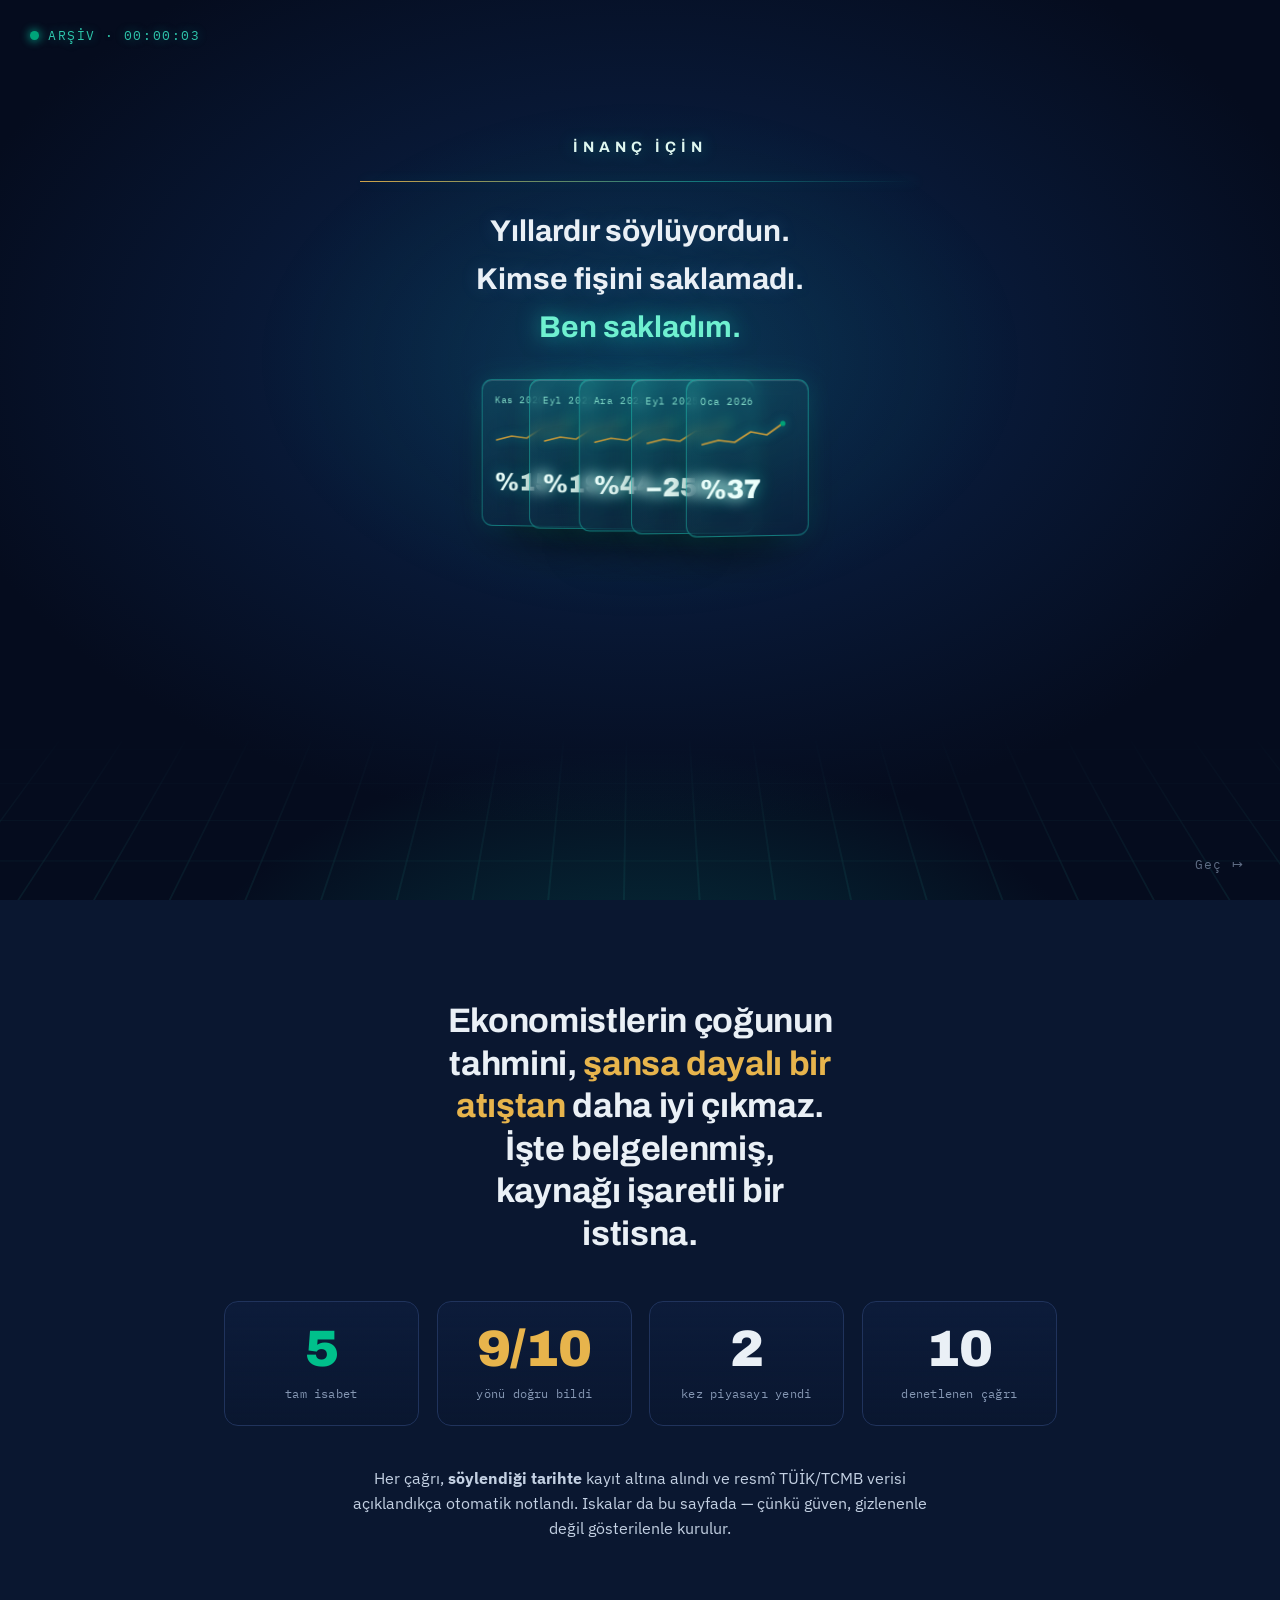
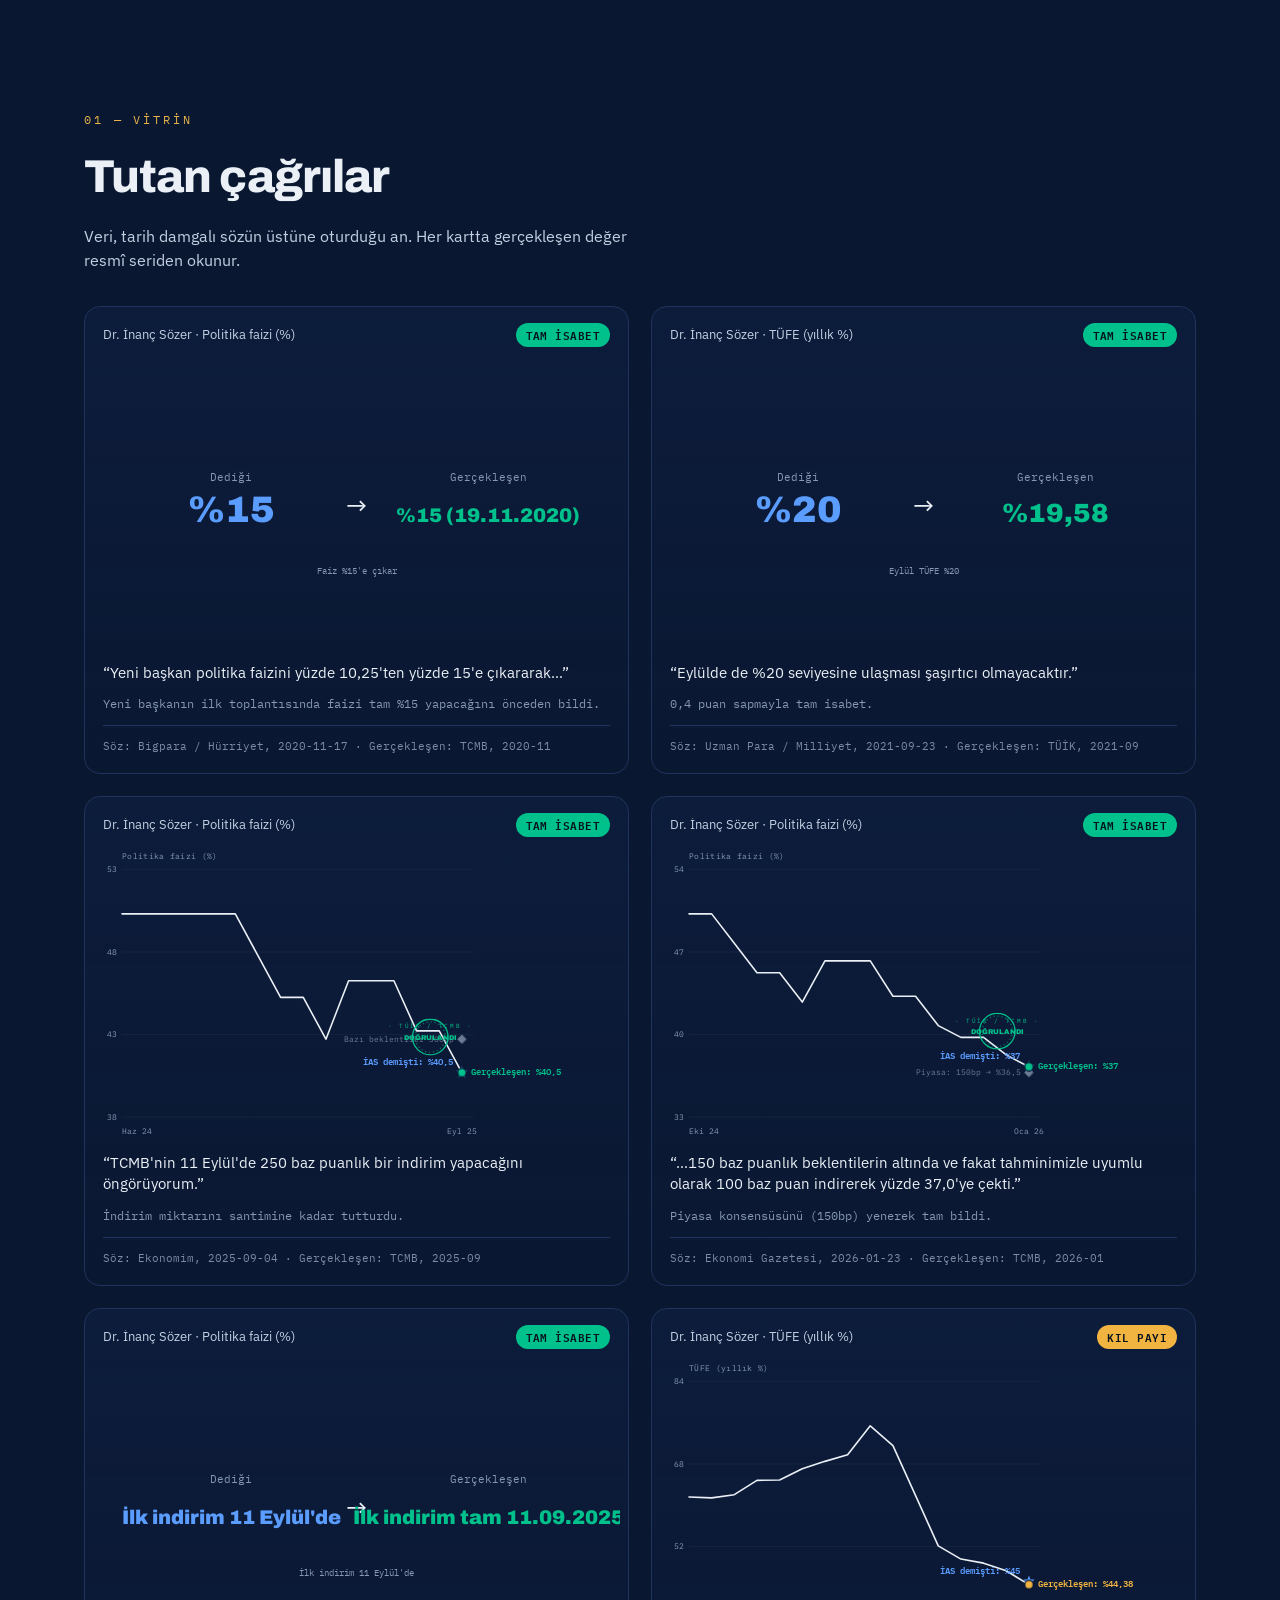
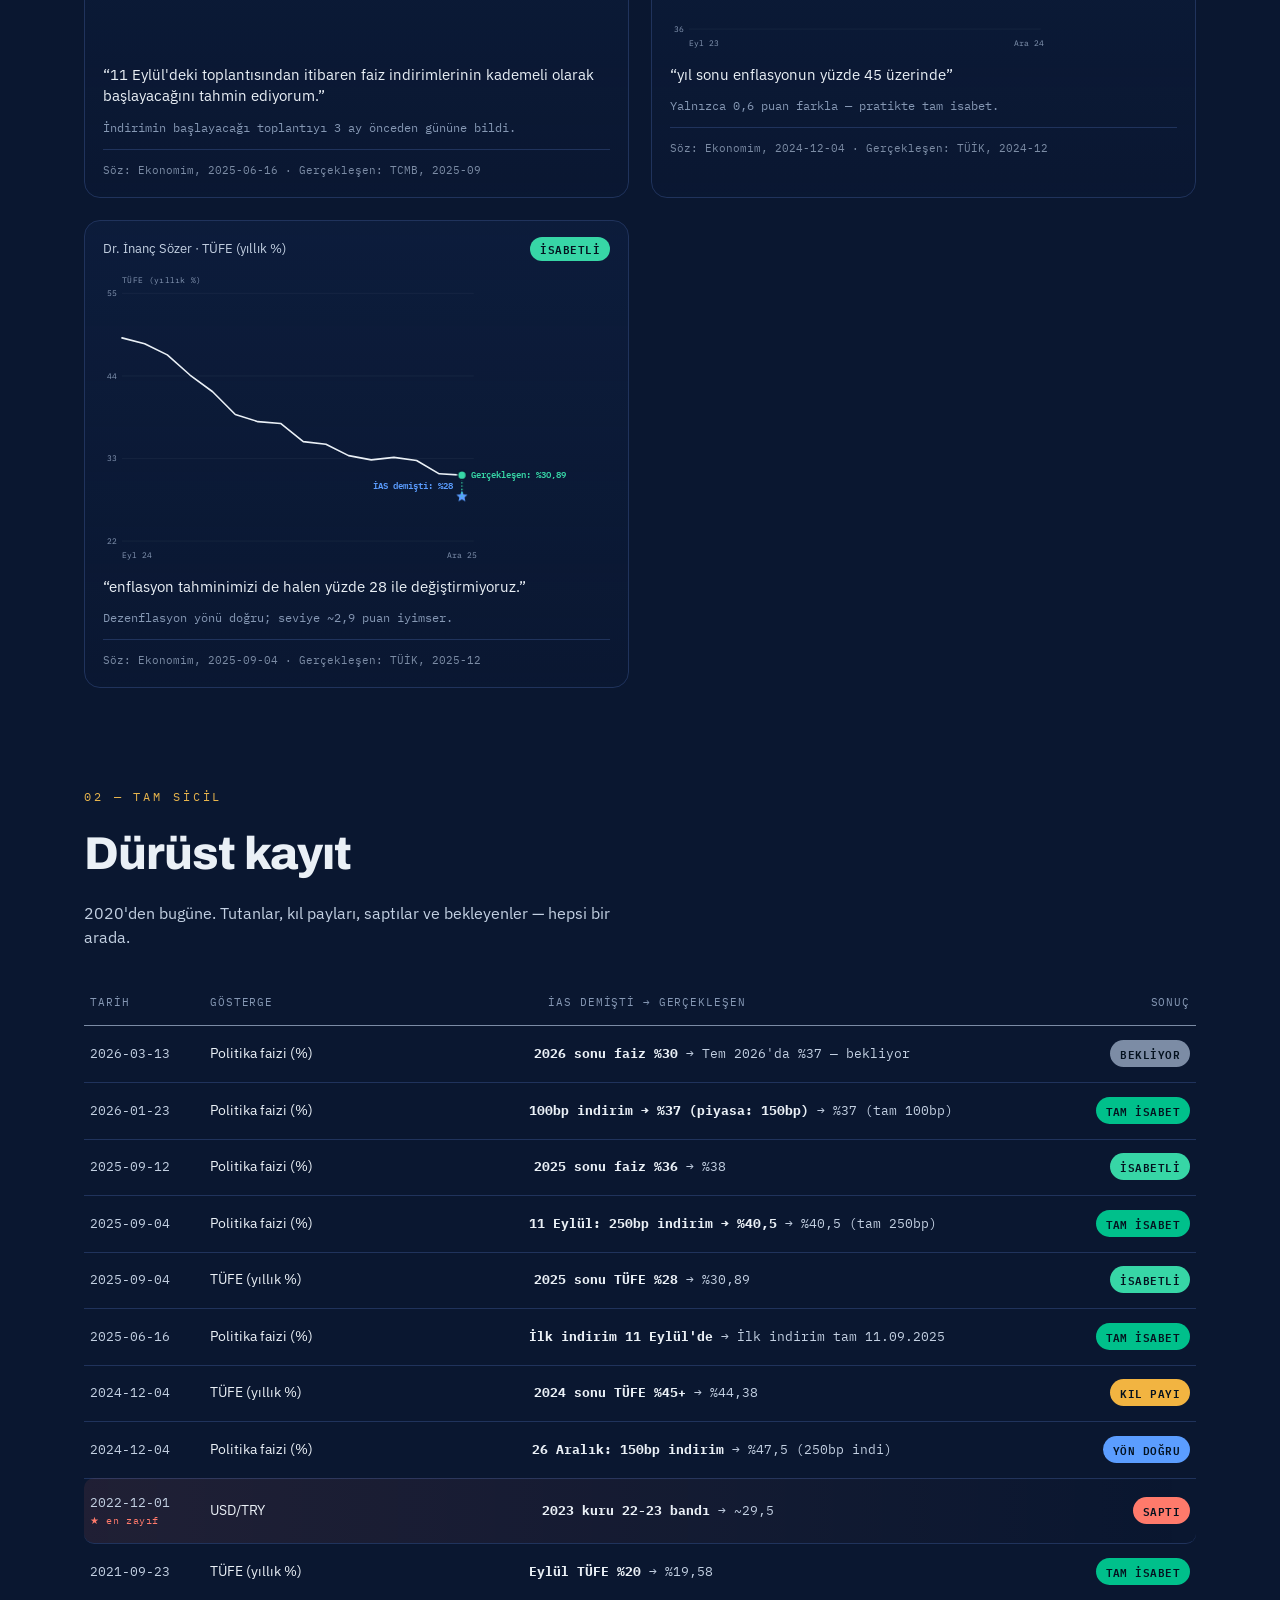
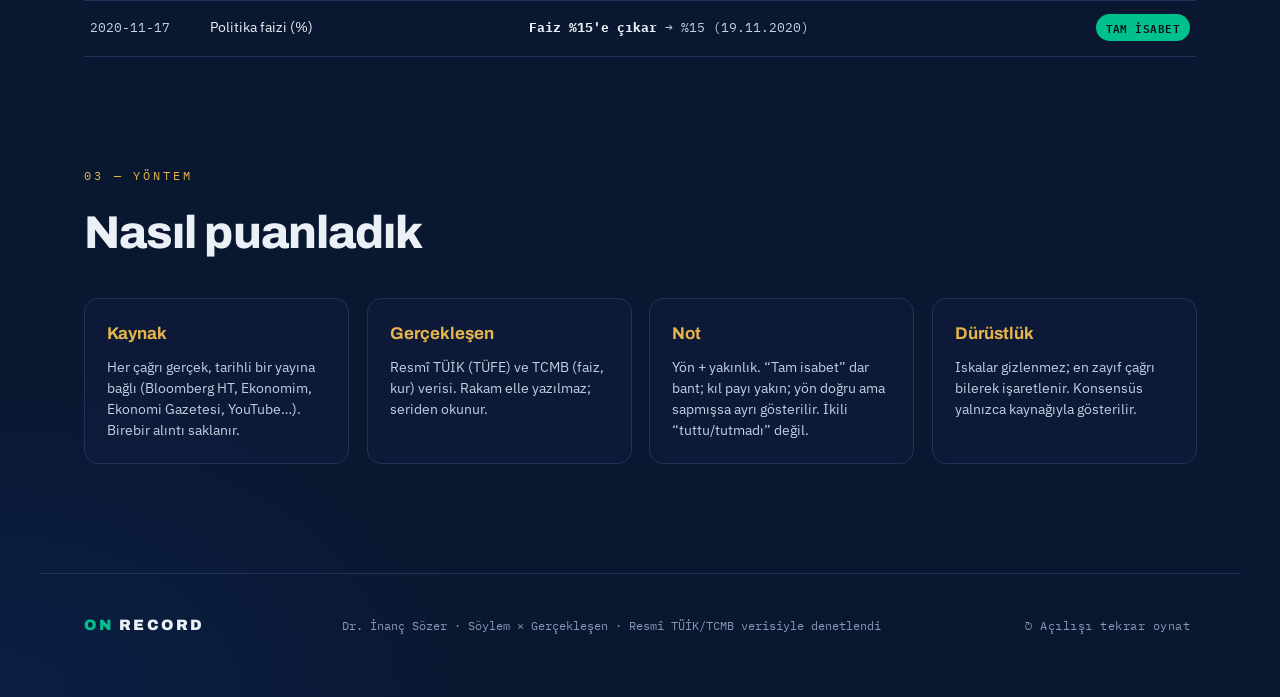
==== commit c0cdfd79: "Prestige masthead: lead the hero with Dr. İnanç Asım Sözer + titles Foreground his Dr. title (gold) " ====
--- a/index.html
+++ b/index.html
@@ -47,10 +47,17 @@
 
 <!-- HERO: the "Ben Demiştim" reveal -->
 <section class="hero" id="hero">
+  <div class="hero-authority">
+    <h1 class="ha-name"><span class="dr">Dr.</span> İnanç Asım Sözer</h1>
+    <div class="ha-titles">
+      <span class="ha-primary">Kurucu Ortak &amp; Baş Ekonomist — Virtus Glocal</span>
+      <span class="ha-media">Bloomberg HT Ekonomisti · eski Baş Ekonomist — Garanti BBVA &amp; Odeabank</span>
+    </div>
+  </div>
   <div class="hero-grid">
     <div class="hero-copy">
       <div class="eyebrow">SÖYLEM <span class="x">×</span> GERÇEKLEŞEN</div>
-      <h1 class="hero-quote" id="heroQuote"></h1>
+      <div class="hero-quote" id="heroQuote"></div>
       <div class="hero-said" id="heroSaid"></div>
       <div class="hero-meta" id="heroMeta"></div>
       <div class="scrollcue" aria-hidden="true"><span></span>kaydır</div>
--- a/styles.css
+++ b/styles.css
@@ -40,8 +40,17 @@
   border:1px solid var(--confirm-dim);border-radius:999px;padding:5px 11px;background:rgba(0,192,139,.06)}
 
 /* HERO */
-.hero{position:relative;z-index:2;min-height:100vh;display:flex;align-items:center;
-  padding:120px clamp(18px,4vw,44px) 60px;max-width:var(--maxw);margin:0 auto}
+.hero{position:relative;z-index:2;min-height:100vh;display:flex;flex-direction:column;justify-content:center;
+  gap:clamp(22px,3.4vw,40px);padding:118px clamp(18px,4vw,44px) 56px;max-width:var(--maxw);margin:0 auto}
+
+/* prestige masthead — leads with HIM (Dr. title + credentials front and center) */
+.hero-authority{width:100%;border-left:2px solid var(--gold);padding-left:clamp(16px,2vw,22px)}
+.ha-name{font-family:var(--display);font-weight:900;letter-spacing:-.02em;line-height:1;margin:0 0 12px;
+  font-size:clamp(30px,5.2vw,54px)}
+.ha-name .dr{color:var(--gold)}
+.ha-titles{display:flex;flex-direction:column;gap:5px}
+.ha-primary{font-family:var(--mono);font-weight:600;font-size:clamp(13px,1.5vw,15.5px);letter-spacing:.03em;color:var(--confirm)}
+.ha-media{font-family:var(--mono);font-size:clamp(12px,1.3vw,13.5px);letter-spacing:.03em;color:var(--muted)}
 .hero-grid{display:grid;grid-template-columns:0.92fr 1.08fr;gap:clamp(24px,4vw,60px);align-items:center;width:100%}
 .eyebrow{font-family:var(--mono);font-size:13px;letter-spacing:.34em;color:var(--gold);margin-bottom:26px}
 .eyebrow .x{color:var(--steel);margin:0 .2em}
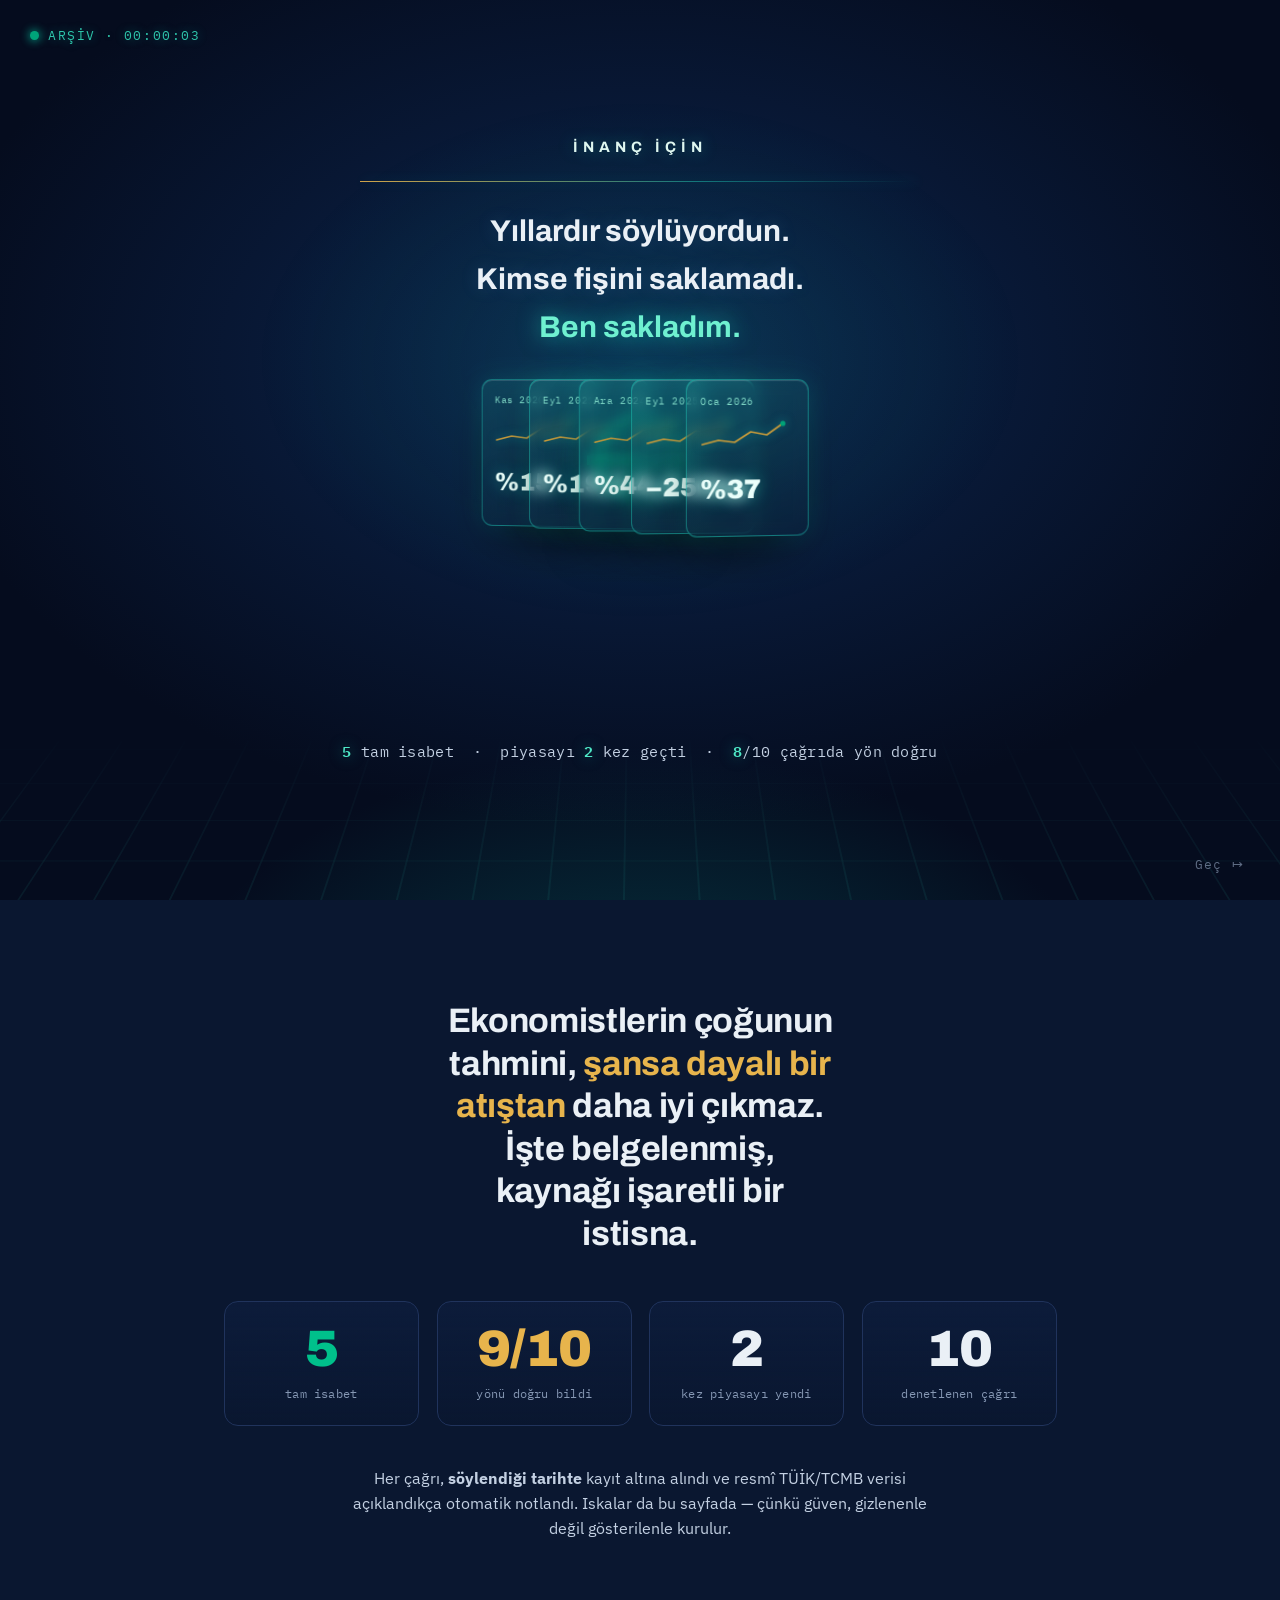
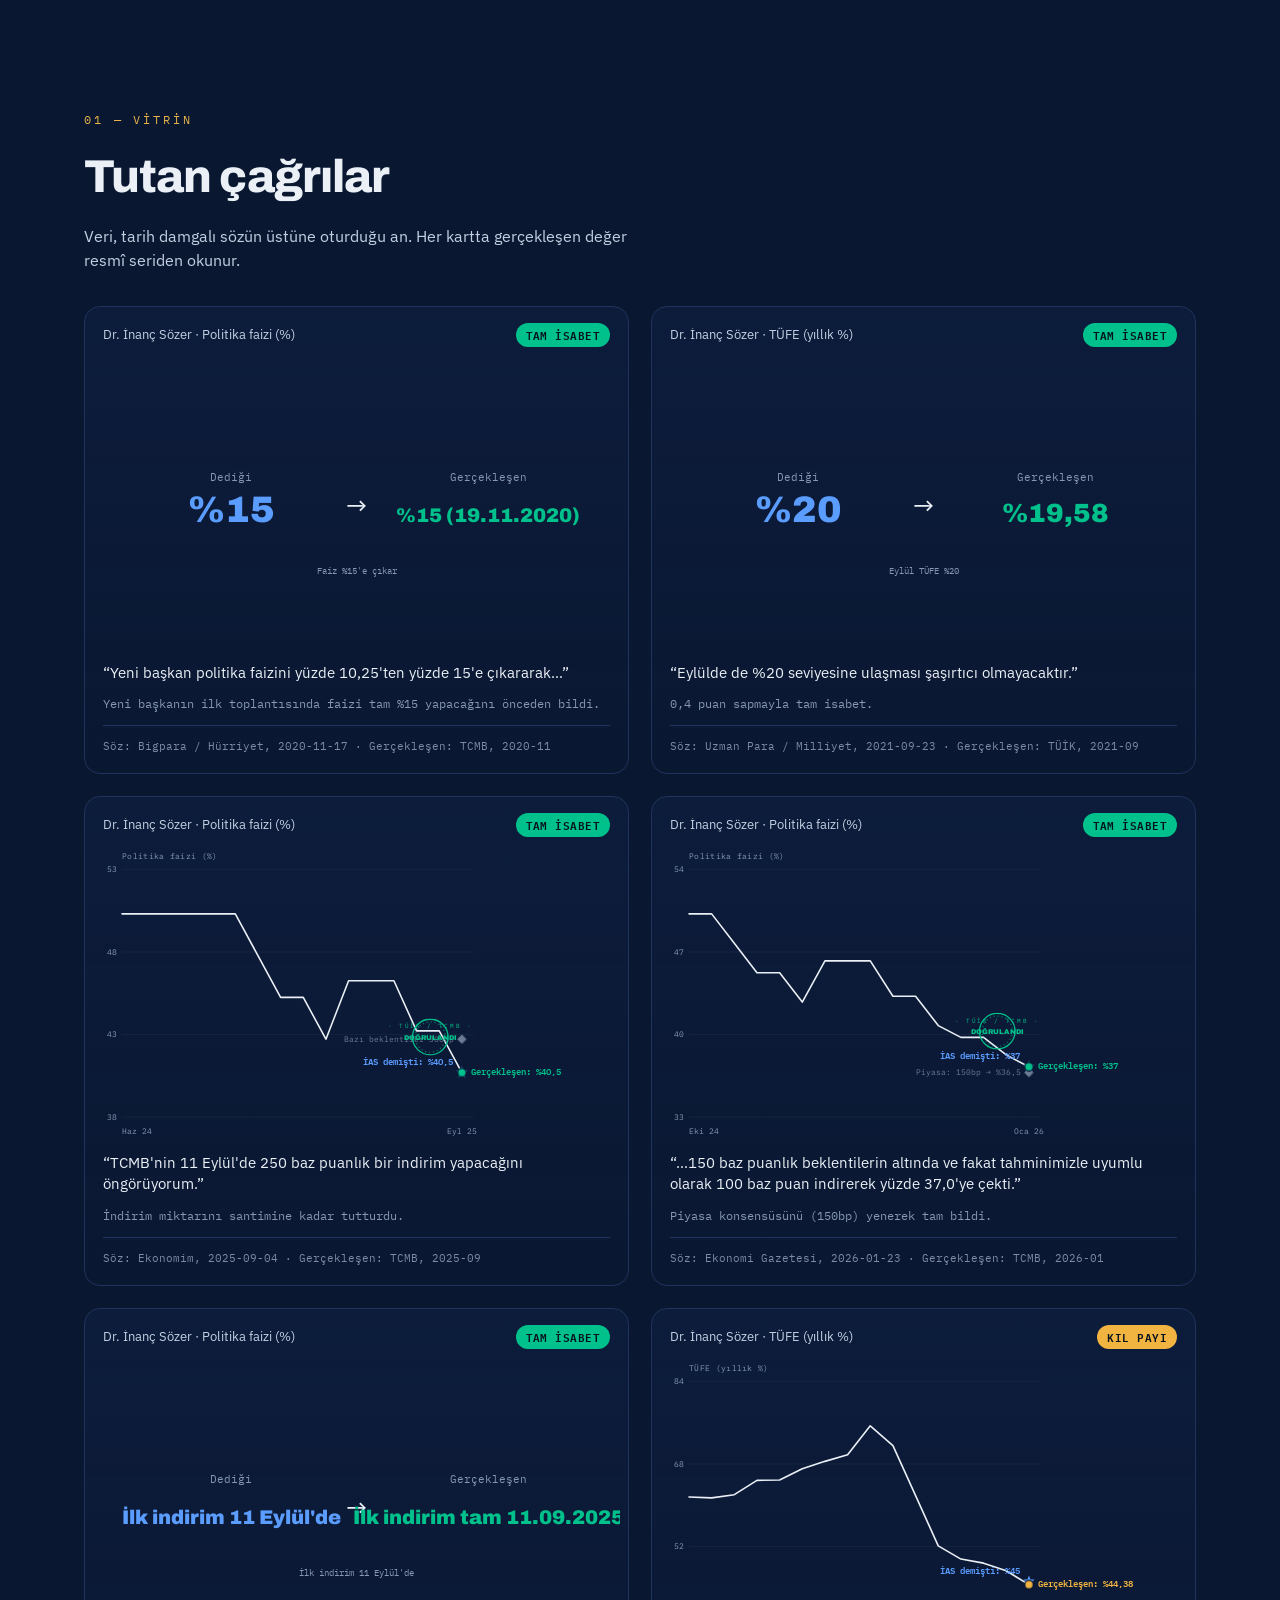
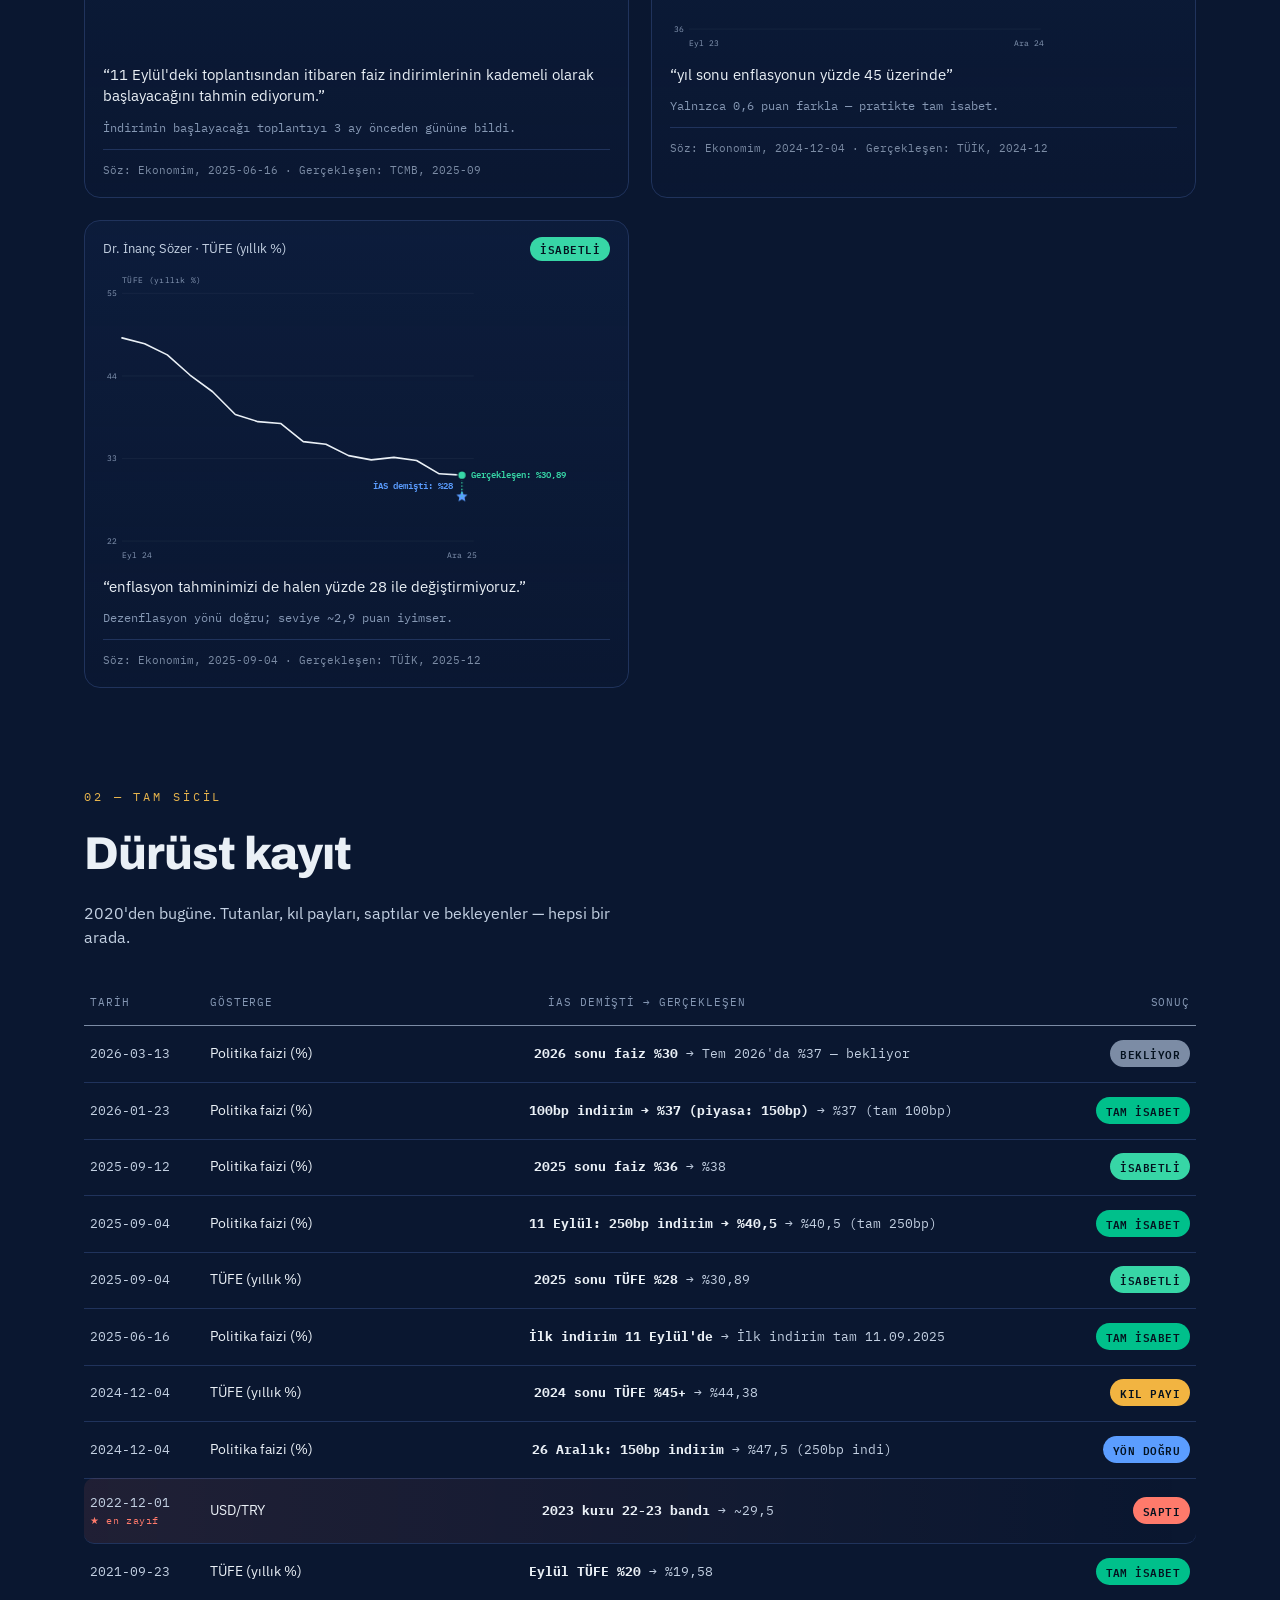
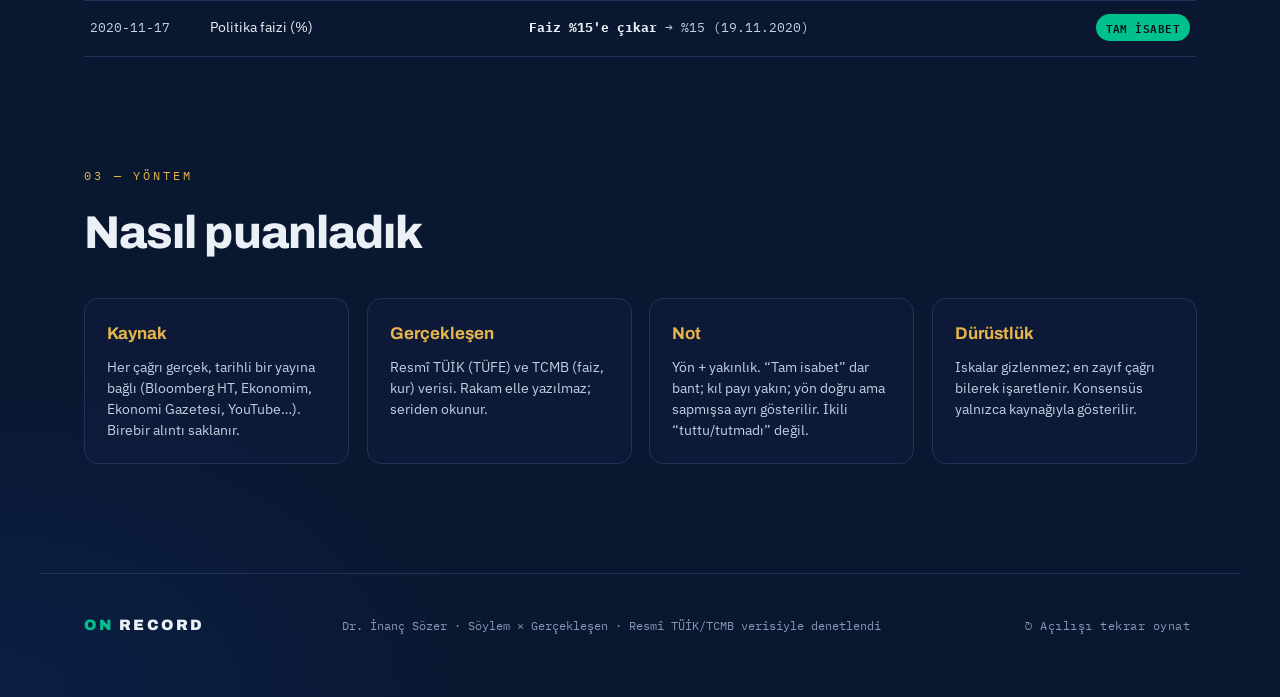
==== commit 4cbc2a2c: "Custom domain: drinancsozer.com (CNAME + OG URLs) Co-Authored-By: Claude Fable 5 <noreply@anthropic." ====
--- a/index.html
+++ b/index.html
@@ -6,16 +6,16 @@
 <title>On Record — İnanç Sözer · Söylem × Gerçekleşen</title>
 <meta name="description" content="Dr. İnanç Sözer'in makro çağrıları, resmî TÜİK/TCMB verisiyle tek tek denetlendi. Söylediği tarih damgalı; gerçekleşen üstüne oturuyor." />
 <meta property="og:type" content="website" />
-<meta property="og:url" content="https://okilicarslan.github.io/on-record/" />
+<meta property="og:url" content="https://drinancsozer.com/" />
 <meta property="og:title" content="İnanç için — On Record" />
 <meta property="og:description" content="Yıllardır söyledin. Fişini ben sakladım. Beş tam isabet, on çağrının dokuzunda yön doğru — TÜİK ve TCMB ile denetlendi. Doğrulanmış, tarihli, senin." />
-<meta property="og:image" content="https://okilicarslan.github.io/on-record/og.png" />
+<meta property="og:image" content="https://drinancsozer.com/og.png" />
 <meta property="og:image:width" content="1200" />
 <meta property="og:image:height" content="630" />
 <meta name="twitter:card" content="summary_large_image" />
 <meta name="twitter:title" content="İnanç için — On Record" />
 <meta name="twitter:description" content="Söylem × Gerçekleşen — doğrulanmış makro çağrıları. Doğrulanmış, tarihli, senin." />
-<meta name="twitter:image" content="https://okilicarslan.github.io/on-record/og.png" />
+<meta name="twitter:image" content="https://drinancsozer.com/og.png" />
 <!-- installable app (Add to Home Screen) -->
 <link rel="manifest" href="manifest.webmanifest" />
 <meta name="theme-color" content="#0A1730" />
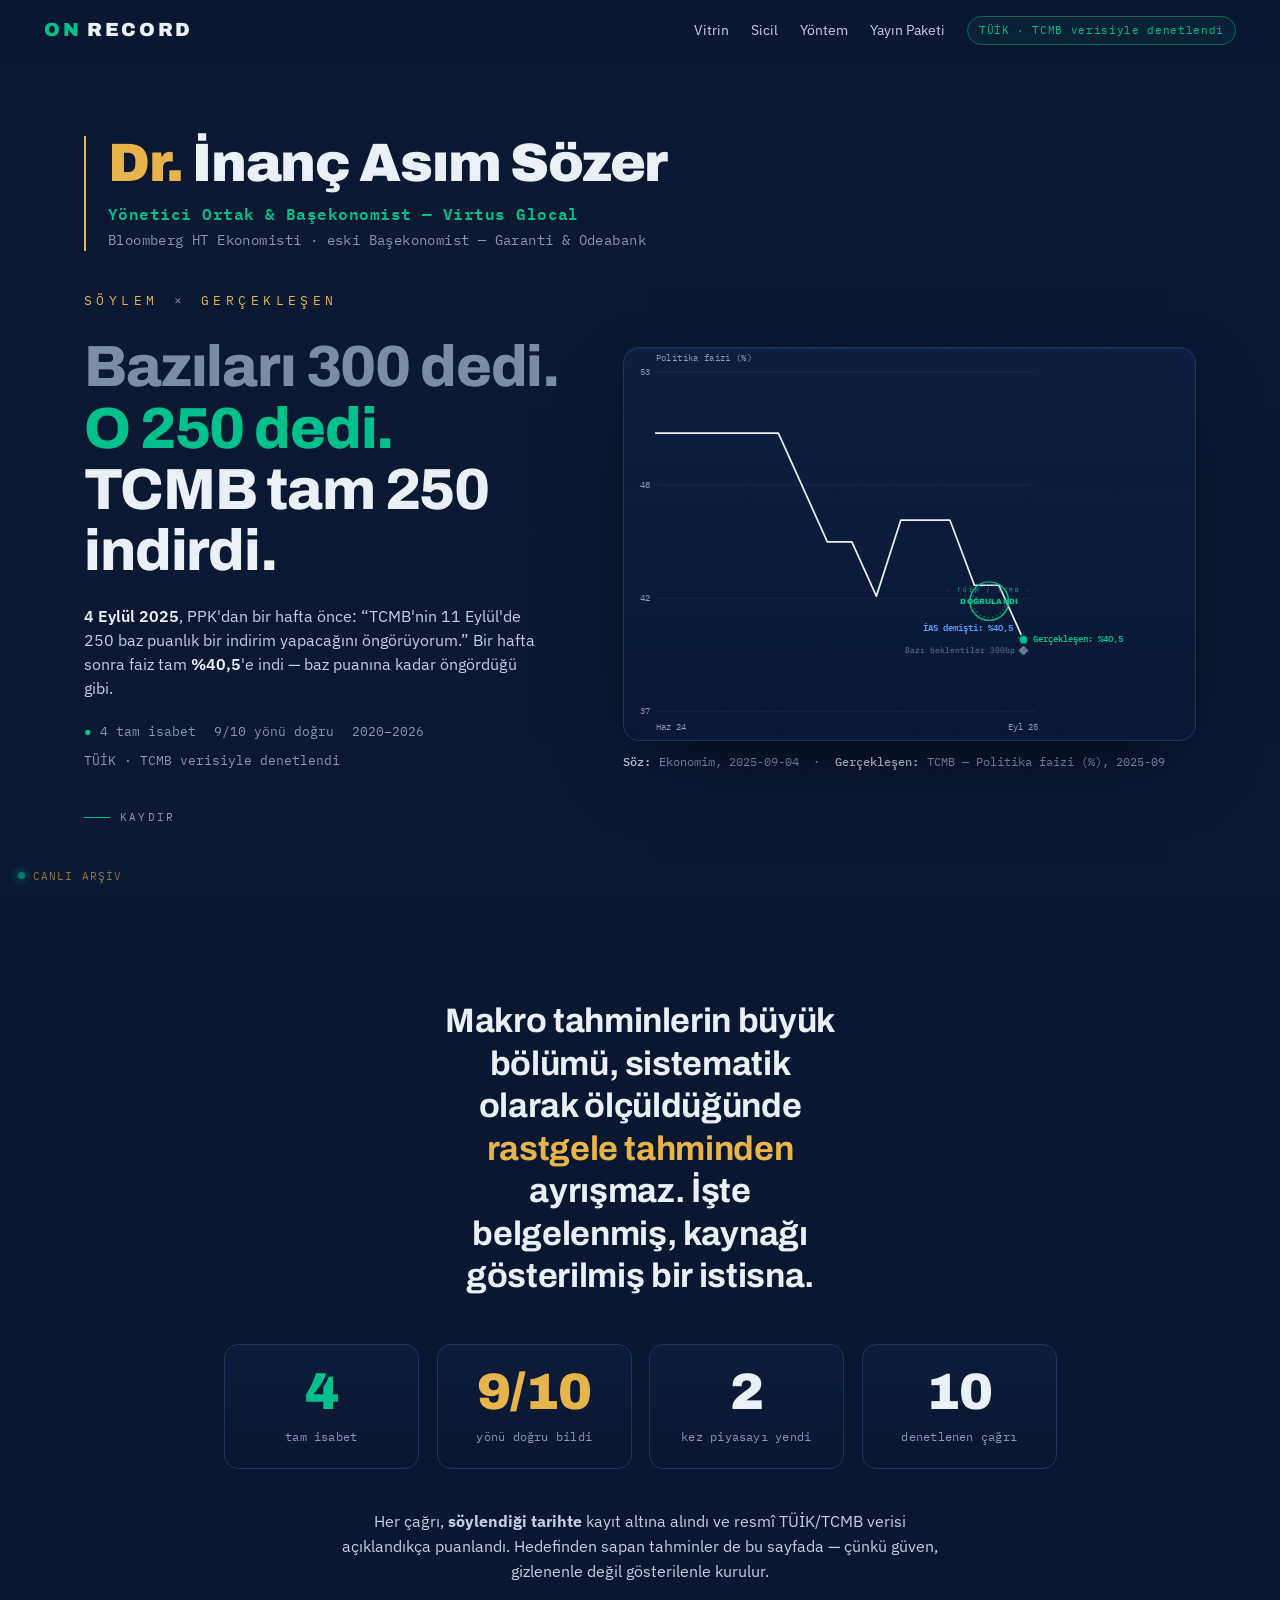
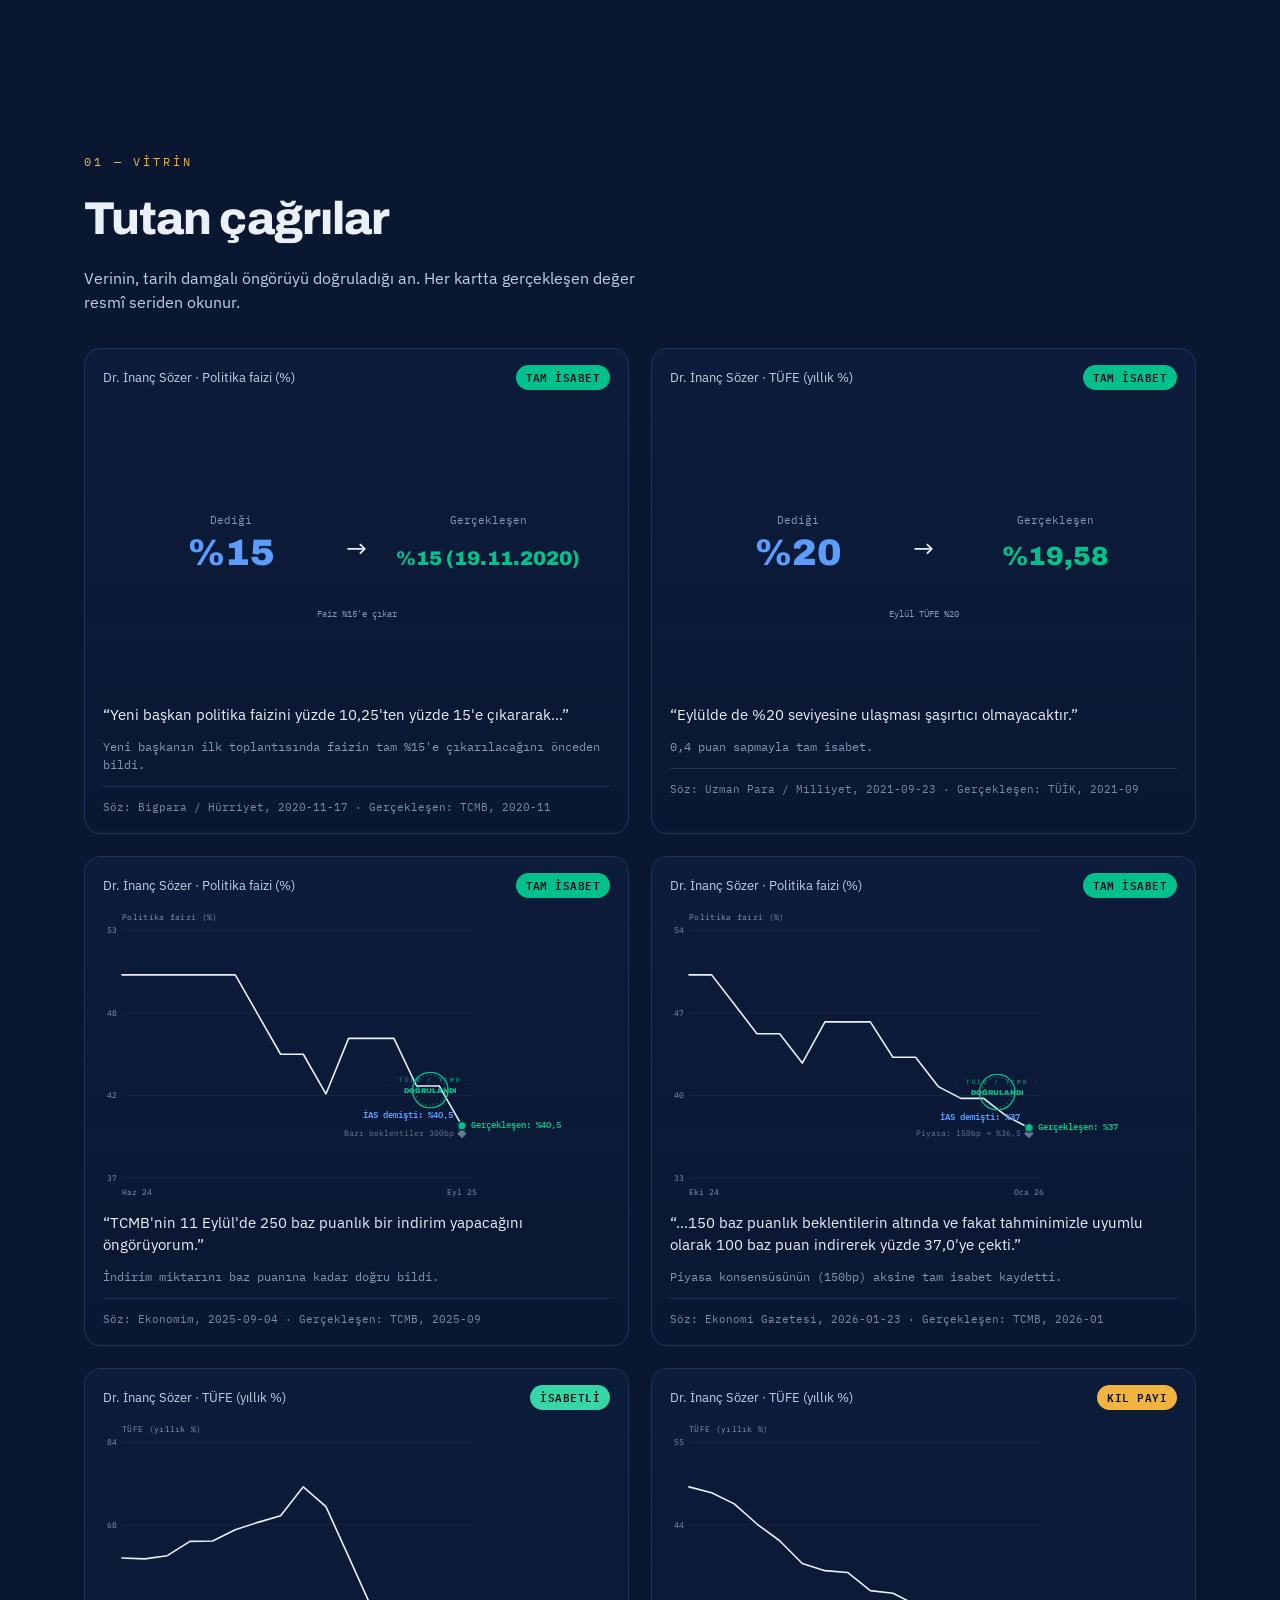
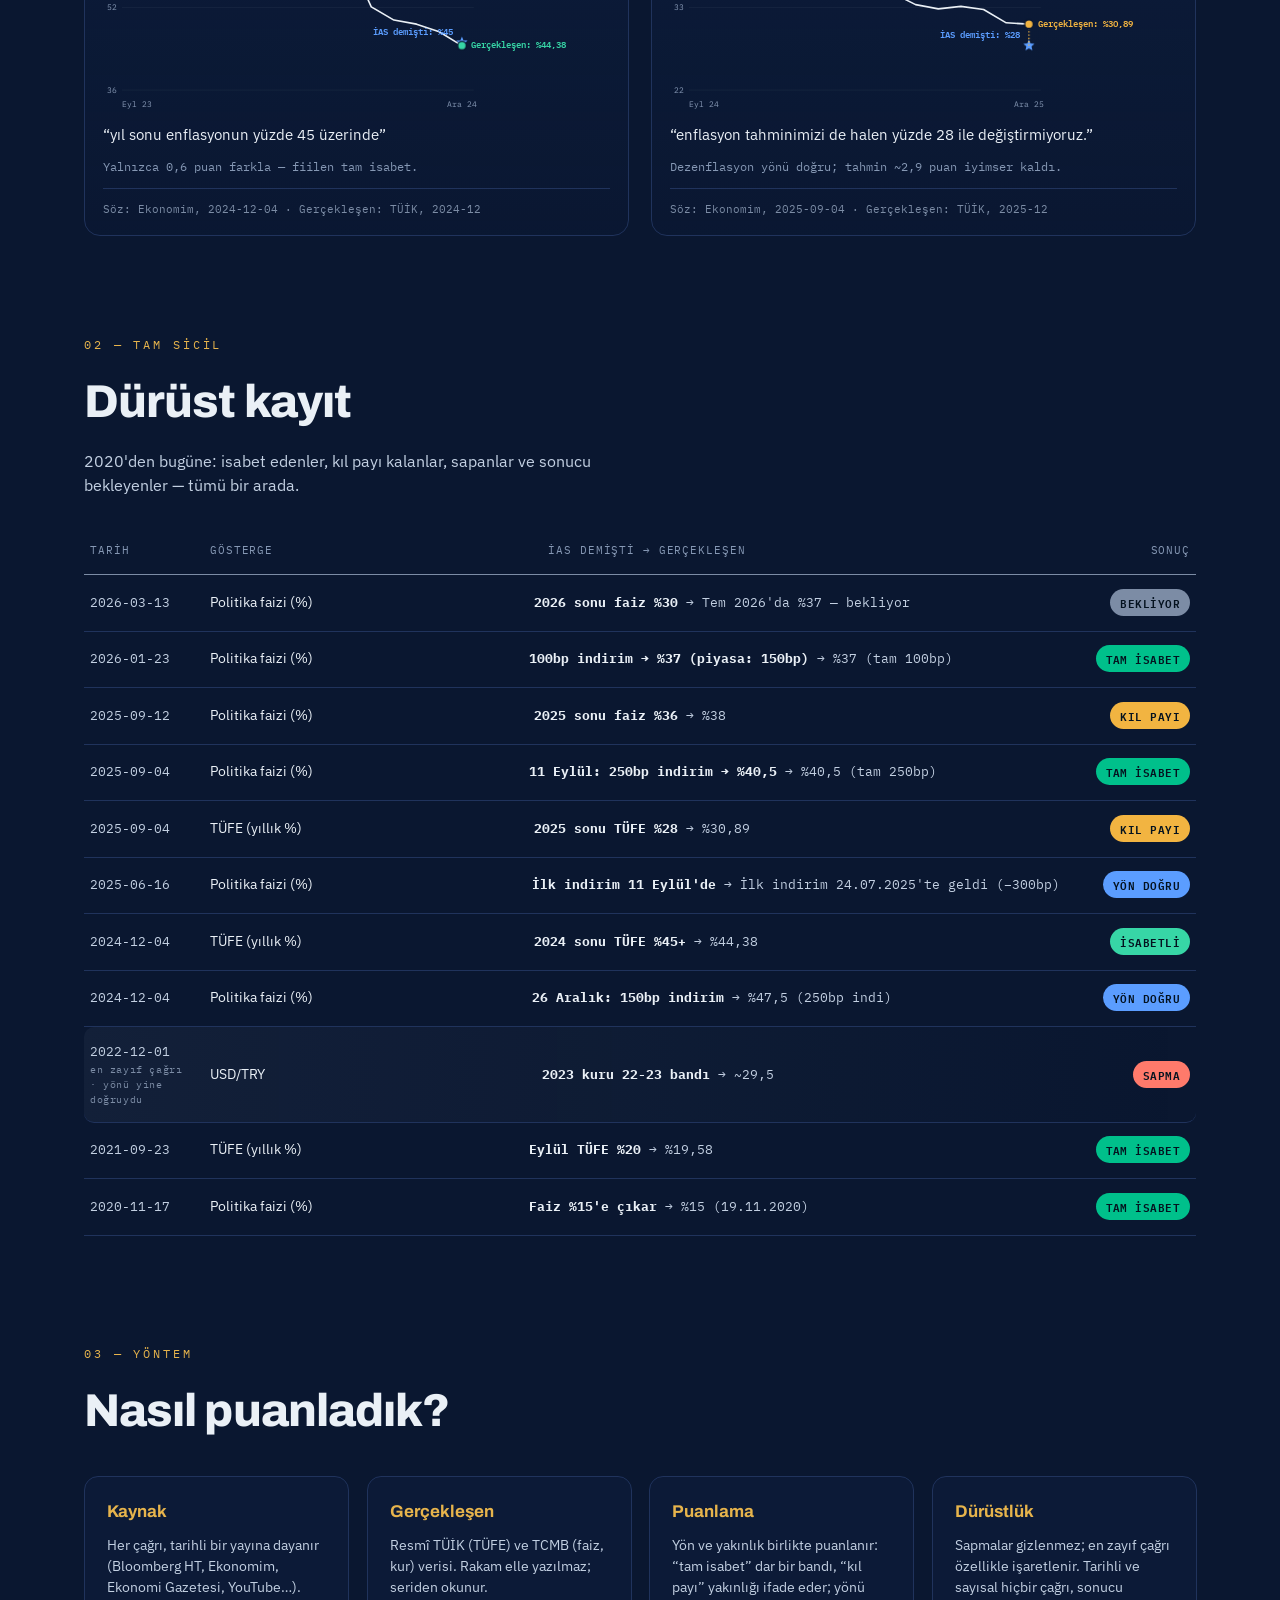
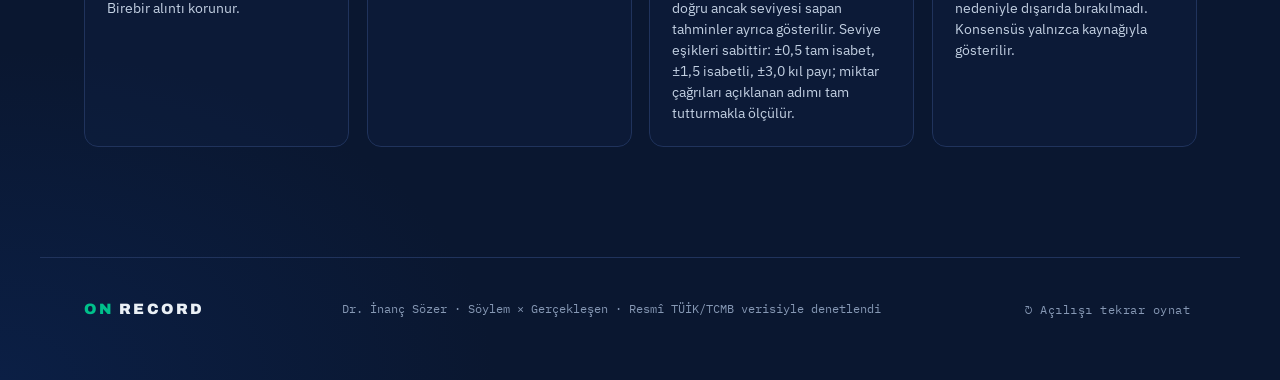
==== commit 9d821650: "A-to-Z audit + Turkish council fixes: audit-proof dataset, professional register, #hediye gate - Dat" ====
--- a/index.html
+++ b/index.html
@@ -3,18 +3,18 @@
 <head>
 <meta charset="utf-8" />
 <meta name="viewport" content="width=device-width, initial-scale=1" />
-<title>On Record — İnanç Sözer · Söylem × Gerçekleşen</title>
-<meta name="description" content="Dr. İnanç Sözer'in makro çağrıları, resmî TÜİK/TCMB verisiyle tek tek denetlendi. Söylediği tarih damgalı; gerçekleşen üstüne oturuyor." />
+<title>On Record — Dr. İnanç Sözer · Söylem × Gerçekleşen</title>
+<meta name="description" content="Dr. İnanç Sözer'in makro çağrıları, resmî TÜİK/TCMB verisiyle tek tek denetlendi. Her söz tarih damgalı; gerçekleşen değer kayıtla örtüşüyor." />
 <meta property="og:type" content="website" />
 <meta property="og:url" content="https://drinancsozer.com/" />
-<meta property="og:title" content="İnanç için — On Record" />
-<meta property="og:description" content="Yıllardır söyledin. Fişini ben sakladım. Beş tam isabet, on çağrının dokuzunda yön doğru — TÜİK ve TCMB ile denetlendi. Doğrulanmış, tarihli, senin." />
+<meta property="og:title" content="Dr. İnanç Sözer — On Record · Söylem × Gerçekleşen" />
+<meta property="og:description" content="Dört tam isabet, on çağrının dokuzunda yön doğru — resmî TÜİK ve TCMB verisiyle denetlendi. Tarihli, kaynaklı, doğrulanmış." />
 <meta property="og:image" content="https://drinancsozer.com/og.png" />
 <meta property="og:image:width" content="1200" />
 <meta property="og:image:height" content="630" />
 <meta name="twitter:card" content="summary_large_image" />
-<meta name="twitter:title" content="İnanç için — On Record" />
-<meta name="twitter:description" content="Söylem × Gerçekleşen — doğrulanmış makro çağrıları. Doğrulanmış, tarihli, senin." />
+<meta name="twitter:title" content="Dr. İnanç Sözer — On Record" />
+<meta name="twitter:description" content="Söylem × Gerçekleşen — resmî veriyle doğrulanmış makro çağrılar. Tarihli, denetlenmiş, kaynaklı." />
 <meta name="twitter:image" content="https://drinancsozer.com/og.png" />
 <!-- installable app (Add to Home Screen) -->
 <link rel="manifest" href="manifest.webmanifest" />
@@ -41,7 +41,7 @@
     <a href="#defter">Sicil</a>
     <a href="#yontem">Yöntem</a>
     <a href="media/">Yayın Paketi</a>
-    <span class="src-pill">TÜİK · TCMB ile denetlendi</span>
+    <span class="src-pill">TÜİK · TCMB verisiyle denetlendi</span>
   </nav>
 </header>
 
@@ -50,8 +50,8 @@
   <div class="hero-authority">
     <h1 class="ha-name"><span class="dr">Dr.</span> İnanç Asım Sözer</h1>
     <div class="ha-titles">
-      <span class="ha-primary">Kurucu Ortak &amp; Baş Ekonomist — Virtus Glocal</span>
-      <span class="ha-media">Bloomberg HT Ekonomisti · eski Baş Ekonomist — Garanti BBVA &amp; Odeabank</span>
+      <span class="ha-primary">Yönetici Ortak &amp; Başekonomist — Virtus Glocal</span>
+      <span class="ha-media">Bloomberg HT Ekonomisti · eski Başekonomist — Garanti &amp; Odeabank</span>
     </div>
   </div>
   <div class="hero-grid">
@@ -72,13 +72,13 @@
 <!-- THESIS / earned status -->
 <section class="thesis">
   <p class="thesis-lead">
-    Ekonomistlerin çoğunun tahmini, <em>şansa dayalı bir atıştan</em> daha iyi çıkmaz.
-    İşte belgelenmiş, kaynağı işaretli bir istisna.
+    Makro tahminlerin büyük bölümü, sistematik olarak ölçüldüğünde <em>rastgele tahminden</em> ayrışmaz.
+    İşte belgelenmiş, kaynağı gösterilmiş bir istisna.
   </p>
   <div class="stats" id="stats"></div>
   <p class="thesis-note">
     Her çağrı, <strong>söylendiği tarihte</strong> kayıt altına alındı ve resmî TÜİK/TCMB verisi
-    açıklandıkça otomatik notlandı. Iskalar da bu sayfada — çünkü güven, gizlenenle değil gösterilenle kurulur.
+    açıklandıkça puanlandı. Hedefinden sapan tahminler de bu sayfada — çünkü güven, gizlenenle değil gösterilenle kurulur.
   </p>
 </section>
 
@@ -87,7 +87,7 @@
   <div class="section-head">
     <div class="kicker">01 — VİTRİN</div>
     <h2>Tutan çağrılar</h2>
-    <p>Veri, tarih damgalı sözün üstüne oturduğu an. Her kartta gerçekleşen değer resmî seriden okunur.</p>
+    <p>Verinin, tarih damgalı öngörüyü doğruladığı an. Her kartta gerçekleşen değer resmî seriden okunur.</p>
   </div>
   <div class="cards" id="showcase"></div>
 </section>
@@ -97,19 +97,19 @@
   <div class="section-head">
     <div class="kicker">02 — TAM SİCİL</div>
     <h2>Dürüst kayıt</h2>
-    <p>2020'den bugüne. Tutanlar, kıl payları, saptılar ve bekleyenler — hepsi bir arada.</p>
+    <p>2020'den bugüne: isabet edenler, kıl payı kalanlar, sapanlar ve sonucu bekleyenler — tümü bir arada.</p>
   </div>
   <div class="ledger-table" id="ledger"></div>
 </section>
 
 <!-- METHOD -->
 <section class="method" id="yontem">
-  <div class="section-head"><div class="kicker">03 — YÖNTEM</div><h2>Nasıl puanladık</h2></div>
+  <div class="section-head"><div class="kicker">03 — YÖNTEM</div><h2>Nasıl puanladık?</h2></div>
   <div class="method-grid">
-    <div class="m-card"><h3>Kaynak</h3><p>Her çağrı gerçek, tarihli bir yayına bağlı (Bloomberg HT, Ekonomim, Ekonomi Gazetesi, YouTube…). Birebir alıntı saklanır.</p></div>
+    <div class="m-card"><h3>Kaynak</h3><p>Her çağrı, tarihli bir yayına dayanır (Bloomberg HT, Ekonomim, Ekonomi Gazetesi, YouTube…). Birebir alıntı korunur.</p></div>
     <div class="m-card"><h3>Gerçekleşen</h3><p>Resmî TÜİK (TÜFE) ve TCMB (faiz, kur) verisi. Rakam elle yazılmaz; seriden okunur.</p></div>
-    <div class="m-card"><h3>Not</h3><p>Yön + yakınlık. “Tam isabet” dar bant; kıl payı yakın; yön doğru ama sapmışsa ayrı gösterilir. İkili “tuttu/tutmadı” değil.</p></div>
-    <div class="m-card"><h3>Dürüstlük</h3><p>Iskalar gizlenmez; en zayıf çağrı bilerek işaretlenir. Konsensüs yalnızca kaynağıyla gösterilir.</p></div>
+    <div class="m-card"><h3>Puanlama</h3><p>Yön ve yakınlık birlikte puanlanır: “tam isabet” dar bir bandı, “kıl payı” yakınlığı ifade eder; yönü doğru ancak seviyesi sapan tahminler ayrıca gösterilir. Seviye eşikleri sabittir: ±0,5 tam isabet, ±1,5 isabetli, ±3,0 kıl payı; miktar çağrıları açıklanan adımı tam tutturmakla ölçülür.</p></div>
+    <div class="m-card"><h3>Dürüstlük</h3><p>Sapmalar gizlenmez; en zayıf çağrı özellikle işaretlenir. Tarihli ve sayısal hiçbir çağrı, sonucu nedeniyle dışarıda bırakılmadı. Konsensüs yalnızca kaynağıyla gösterilir.</p></div>
   </div>
 </section>
 
--- a/styles.css
+++ b/styles.css
@@ -144,8 +144,8 @@
 .lrow .ind{font-size:14px;color:var(--ink)}
 .lrow .fr{font-family:var(--mono);font-size:13px;color:var(--ink-2)}
 .lrow .fr b{color:var(--ink)}
-.lrow.weakest{background:linear-gradient(90deg,rgba(255,122,107,.09),transparent);border-radius:10px}
-.weak-tag{font-family:var(--mono);font-size:10px;color:var(--miss);letter-spacing:.06em}
+.lrow.weakest{background:linear-gradient(90deg,rgba(124,140,165,.08),transparent);border-radius:10px}
+.weak-tag{font-family:var(--mono);font-size:10px;color:var(--steel);letter-spacing:.06em}
 
 /* METHOD */
 .method{position:relative;z-index:2;padding:70px 0}
--- a/gift.css
+++ b/gift.css
@@ -22,11 +22,11 @@
 .gg-grid { position: absolute; left: 50%; bottom: -6%; width: 240%; height: 62%;
   transform: translateX(-50%) rotateX(74deg); transform-origin: bottom center; pointer-events: none;
   background:
-    repeating-linear-gradient(90deg, transparent 0 78px, rgba(34,224,200,.16) 78px 80px),
-    repeating-linear-gradient(0deg, transparent 0 78px, rgba(34,224,200,.11) 78px 80px);
+    repeating-linear-gradient(90deg, transparent 0 78px, rgba(231,180,76,.08) 78px 80px),
+    repeating-linear-gradient(0deg, transparent 0 78px, rgba(231,180,76,.06) 78px 80px);
   -webkit-mask-image: linear-gradient(to top, #000 0%, transparent 76%);
           mask-image: linear-gradient(to top, #000 0%, transparent 76%);
-  opacity: .55; animation: gg-grid 7s linear infinite; }
+  opacity: .3; animation: gg-grid 7s linear infinite; }
 @keyframes gg-grid { to { background-position: 0 80px, 0 80px; } }
 
 .gg-aura { position: absolute; inset: 0; pointer-events: none;
@@ -35,13 +35,13 @@
 @keyframes gg-aura { 0%,100% { opacity: .55 } 50% { opacity: 1 } }
 
 .gg-scan { position: absolute; left: 0; right: 0; height: 2px; top: 0; pointer-events: none;
-  background: linear-gradient(90deg, transparent, rgba(34,224,200,.6), transparent);
+  background: linear-gradient(90deg, transparent, rgba(231,180,76,.5), transparent);
   opacity: 0; animation: gg-scan 5s ease-in-out infinite; }
 @keyframes gg-scan { 0% { top: 0; opacity: 0 } 8% { opacity: .7 } 48% { top: 100%; opacity: .2 } 49%,100% { opacity: 0 } }
 
 #giftgate::after {   /* green bloom on the seal slam */
   content: ""; position: absolute; inset: 0; pointer-events: none; opacity: 0;
-  background: radial-gradient(520px 520px at 50% 50%, rgba(0,224,180,.22), transparent 60%); }
+  background: radial-gradient(520px 520px at 50% 50%, rgba(0,192,139,.22), transparent 60%); }
 #giftgate.bloom::after { animation: gg-bloom .55s ease; }
 @keyframes gg-bloom { 0% { opacity: 0 } 30% { opacity: 1 } 100% { opacity: 0 } }
 #giftgate.shake .gg-stage { animation: gg-shake .1s linear; }
@@ -49,16 +49,16 @@
 
 /* live archive badge (survives into the site) */
 .gg-live { position: absolute; top: 26px; left: 30px; display: flex; align-items: center; gap: 9px;
-  font-family: var(--mono); font-size: 13px; letter-spacing: .12em; color: #35e6c4;
-  opacity: 0; transition: opacity .4s ease; z-index: 3; text-shadow: 0 0 12px rgba(34,224,200,.5); }
+  font-family: var(--mono); font-size: 13px; letter-spacing: .12em; color: #E7B44C;
+  opacity: 0; transition: opacity .4s ease; z-index: 3; text-shadow: 0 0 12px rgba(231,180,76,.45); }
 .gg-live.show { opacity: .85; }
 .gg-dot { width: 9px; height: 9px; border-radius: 50%; background: var(--confirm);
-  box-shadow: 0 0 10px 1px rgba(0,224,180,.8); animation: gg-beat 1.6s ease-out infinite; }
-@keyframes gg-beat { 0% { box-shadow: 0 0 0 0 rgba(0,224,180,.55) } 70% { box-shadow: 0 0 0 9px rgba(0,224,180,0) } 100% { box-shadow: 0 0 0 0 rgba(0,224,180,0) } }
+  box-shadow: 0 0 10px 1px rgba(0,192,139,.8); animation: gg-beat 1.6s ease-out infinite; }
+@keyframes gg-beat { 0% { box-shadow: 0 0 0 0 rgba(0,192,139,.55) } 70% { box-shadow: 0 0 0 9px rgba(0,192,139,0) } 100% { box-shadow: 0 0 0 0 rgba(0,192,139,0) } }
 
 .gg-skip { position: absolute; bottom: 26px; right: 30px; z-index: 3; opacity: 0; animation: gg-fadein .5s .6s forwards;
   background: none; border: 0; cursor: pointer; font-family: var(--mono); font-size: 13px; letter-spacing: .1em; color: var(--steel); }
-.gg-skip:hover { color: #35e6c4; }
+.gg-skip:hover { color: #E7B44C; }
 @keyframes gg-fadein { to { opacity: .75 } }
 
 .gg-stage { position: relative; width: min(780px, 90vw); text-align: center; transform-style: preserve-3d;
@@ -70,19 +70,19 @@
 .wipe.show { opacity: 1; transform: none; transition: opacity .5s ease, transform .8s cubic-bezier(.16,1,.3,1); }
 
 .gg-forwho { font-family: var(--display); font-weight: 700; font-size: 15px; letter-spacing: .34em;
-  color: #dff7f0; text-transform: uppercase; margin-bottom: 22px; text-shadow: 0 0 16px rgba(34,224,200,.4); }
+  color: #f0e6cf; text-transform: uppercase; margin-bottom: 22px; text-shadow: 0 0 16px rgba(231,180,76,.4); }
 .gg-forwho.mini, .gg-forwho.gone { opacity: 0; transform: translateZ(-180px) translateY(-8px); transition: .5s ease; }
 
 .gg-rule { height: 1.5px; width: min(560px, 74vw);
-  background: linear-gradient(90deg, var(--gold), rgba(34,224,200,.5) 60%, transparent);
-  box-shadow: 0 0 14px rgba(34,224,200,.4); transform: scaleX(0); transform-origin: left; opacity: .9; }
+  background: linear-gradient(90deg, var(--gold), rgba(231,180,76,.45) 60%, transparent);
+  box-shadow: 0 0 14px rgba(231,180,76,.4); transform: scaleX(0); transform-origin: left; opacity: .9; }
 .gg-rule.draw { transform: scaleX(1); transition: transform .55s cubic-bezier(.16,1,.3,1); }
 
 .gg-reason { margin-top: 30px; display: flex; flex-direction: column; gap: 8px; transform-style: preserve-3d;
   transition: transform .6s cubic-bezier(.5,0,.2,1), opacity .6s ease; }
 .gg-reason .l { font-family: var(--display); font-weight: 700; font-size: clamp(22px,3.4vw,30px); line-height: 1.32;
   color: var(--ink); text-shadow: 0 0 18px rgba(120,180,255,.18); }
-.gg-reason .l.hot b { color: #6ff0d0; text-shadow: 0 0 22px rgba(34,224,200,.6); }
+.gg-reason .l.hot b { color: #00C08B; text-shadow: 0 0 22px rgba(231,180,76,.5); }
 .gg-reason.mini { transform: translateZ(-170px) scale(.82) translateY(-8px); opacity: .5; }
 .gg-reason.gone { transform: translateX(-46%) translateZ(-280px) rotateY(-34deg); opacity: 0; }  /* flick left */
 
@@ -94,29 +94,29 @@
 
 .gg-receipts { position: relative; height: 178px; width: 100%; transform-style: preserve-3d; }
 .rc { position: absolute; left: 50%; top: 6px; width: 122px; height: 152px; padding: 13px 13px 10px; text-align: left;
-  background: linear-gradient(160deg, rgba(34,224,200,.12), rgba(10,30,54,.30));
+  background: linear-gradient(160deg, rgba(231,180,76,.10), rgba(10,30,54,.30));
   -webkit-backdrop-filter: blur(7px); backdrop-filter: blur(7px);
-  border: 1px solid rgba(34,224,200,.4); border-radius: 11px; color: #dffcf6;
-  box-shadow: 0 24px 50px -18px rgba(0,0,0,.7), 0 0 26px rgba(34,224,200,.16), inset 0 1px 0 rgba(255,255,255,.14);
+  border: 1px solid rgba(231,180,76,.4); border-radius: 11px; color: #f3ead6;
+  box-shadow: 0 24px 50px -18px rgba(0,0,0,.7), 0 0 26px rgba(231,180,76,.08), inset 0 1px 0 rgba(255,255,255,.14);
   opacity: 0; transform: translate(calc(-50% + var(--tx)), 44px) translateZ(-560px) rotateY(var(--rot)) scale(.96);
   transition: opacity .45s ease, transform .75s cubic-bezier(.16,1,.3,1); transition-delay: var(--d); }
 .rc.in { opacity: 1; transform: translate(calc(-50% + var(--tx)), 0) translateZ(var(--tz)) rotateY(var(--rot)); }
-.rc-date { font-family: var(--mono); font-size: 10px; letter-spacing: .06em; color: #7fd8c6; }
-.rc-spark { margin: 10px 0; filter: drop-shadow(0 0 5px rgba(34,224,200,.5)); }
-.rc-val { font-family: var(--display); font-weight: 900; font-size: 26px; color: #eafffb; text-shadow: 0 0 16px rgba(34,224,200,.4); }
+.rc-date { font-family: var(--mono); font-size: 10px; letter-spacing: .06em; color: #e3c98f; }
+.rc-spark { margin: 10px 0; filter: drop-shadow(0 0 5px rgba(231,180,76,.45)); }
+.rc-val { font-family: var(--display); font-weight: 900; font-size: 26px; color: #fdf6e3; text-shadow: 0 0 16px rgba(231,180,76,.4); }
 
 .gg-seal { position: absolute; left: 50%; top: 26px; opacity: 0;
-  transform: translate(-50%, -6px) translateZ(460px) scale(1.9); filter: drop-shadow(0 0 22px rgba(0,224,180,.7)); }
+  transform: translate(-50%, -6px) translateZ(640px) scale(1.9); filter: drop-shadow(0 0 22px rgba(0,192,139,.7)); }
 .gg-seal.thunk { animation: gg-slam .55s cubic-bezier(.34,1.4,.5,1) forwards; }
 @keyframes gg-slam {
-  0% { opacity: 0; transform: translate(-50%,-6px) translateZ(520px) scale(2.1) rotate(-14deg); }
-  55% { opacity: 1; transform: translate(-50%,0) translateZ(0) scale(.92) rotate(4deg); }
-  100% { opacity: 1; transform: translate(-50%,0) translateZ(0) scale(1) rotate(0); } }
+  0% { opacity: 0; transform: translate(-50%,-6px) translateZ(640px) scale(2.1) rotate(-14deg); }
+  55% { opacity: 1; transform: translate(-50%,0) translateZ(120px) scale(.92) rotate(4deg); }
+  100% { opacity: 1; transform: translate(-50%,0) translateZ(140px) scale(1) rotate(0); } }
 
 .gg-caption { margin-top: 190px; font-family: var(--mono); font-size: clamp(13px,1.7vw,15px);
   color: var(--ink-2); letter-spacing: .02em; opacity: 0; transition: opacity .5s ease; }
 .gg-caption.show { opacity: 1; }
-.gg-caption b, .gg-caption span { color: #4fe9c7; font-weight: 600; text-shadow: 0 0 14px rgba(34,224,200,.5); }
+.gg-caption b, .gg-caption span { color: #00C08B; font-weight: 600; text-shadow: 0 0 14px rgba(231,180,76,.45); }
 
 /* dedication — glass slab, types on */
 .gg-ded { position: absolute; max-width: 60ch; white-space: pre-wrap;
@@ -125,28 +125,40 @@
 .gg-ded.show { opacity: 1; transform: none; transition: opacity .5s ease, transform .7s cubic-bezier(.16,1,.3,1); }
 .gg-ded.gone { opacity: 0; transform: translateX(-42%) translateZ(-260px) rotateY(-30deg); transition: .55s cubic-bezier(.5,0,.2,1); }
 .gg-ded .sig { color: var(--gold); text-shadow: 0 0 18px rgba(231,180,76,.5); }
-.gg-ded .caret { color: #35e6c4; animation: gg-caret .7s step-end infinite; }
+.gg-ded .caret { color: #E7B44C; animation: gg-caret .7s step-end infinite; }
 @keyframes gg-caret { 50% { opacity: 0 } }
 
 /* handoff title card */
 .gg-title { position: absolute; opacity: 0; transform: translateZ(-420px) translateY(8px);
   display: flex; flex-direction: column; align-items: center; gap: 14px; }
 .gg-title.show { opacity: 1; transform: none; transition: opacity .6s ease, transform .8s cubic-bezier(.16,1,.3,1); }
-.gg-title .wordmark { font-size: clamp(30px,6vw,54px); letter-spacing: .16em; text-shadow: 0 0 30px rgba(0,224,180,.35); }
+.gg-title .wordmark { font-size: clamp(30px,6vw,54px); letter-spacing: .16em; text-shadow: 0 0 30px rgba(0,192,139,.35); }
 .gg-title .gg-tag { font-family: var(--mono); font-size: clamp(12px,1.7vw,15px); letter-spacing: .3em; color: var(--gold); }
-.gg-title .gg-tag span { color: #4fe9c7; }
+.gg-title .gg-tag span { color: #00C08B; }
 .gg-title .gg-by { font-family: var(--mono); font-size: 12px; color: var(--muted); margin-top: 4px; }
 
 /* persistent site badge + replay link */
 .live-badge { position: fixed; left: 18px; bottom: 16px; z-index: 30; display: flex; align-items: center; gap: 8px;
-  font-family: var(--mono); font-size: 11px; letter-spacing: .1em; color: #35e6c4; opacity: .62; }
+  font-family: var(--mono); font-size: 11px; letter-spacing: .1em; color: #E7B44C; opacity: .62; }
 .live-badge .gg-dot { width: 7px; height: 7px; }
 .replay-link { background: none; border: 0; cursor: pointer; color: var(--muted);
   font-family: var(--mono); font-size: 12px; letter-spacing: .04em; }
-.replay-link:hover { color: #35e6c4; }
+.replay-link:hover { color: #E7B44C; }
 
 @media (prefers-reduced-motion: reduce) {
   .gg-dot, .gg-grid, .gg-aura, .gg-scan { animation: none; }
   .wipe, .rc, .gg-ded, .gg-title { transition: opacity .25s ease !important; transform: none !important; }
   .gg-seal.thunk { animation: none; opacity: 1; transform: translate(-50%,0) scale(1); }
 }
+
+.gg-rule.fade { opacity: 0; transition: opacity .6s ease; }
+
+/* mobile restage: three legible receipts, no overlap at 390px */
+@media (max-width: 480px) {
+  .rc:nth-child(2), .rc:nth-child(3) { display: none; }
+  .rc:nth-child(1) { --tx: -118px !important; --rot: -5deg !important; --tz: -20px !important; }
+  .rc:nth-child(4) { --tx: 0px !important;    --rot: 0deg !important;  --tz: 10px !important; }
+  .rc:nth-child(5) { --tx: 118px !important;  --rot: 5deg !important;  --tz: 40px !important; }
+  .gg-reason .l { font-size: 20px; }
+  .gg-caption { font-size: 12px; }
+}
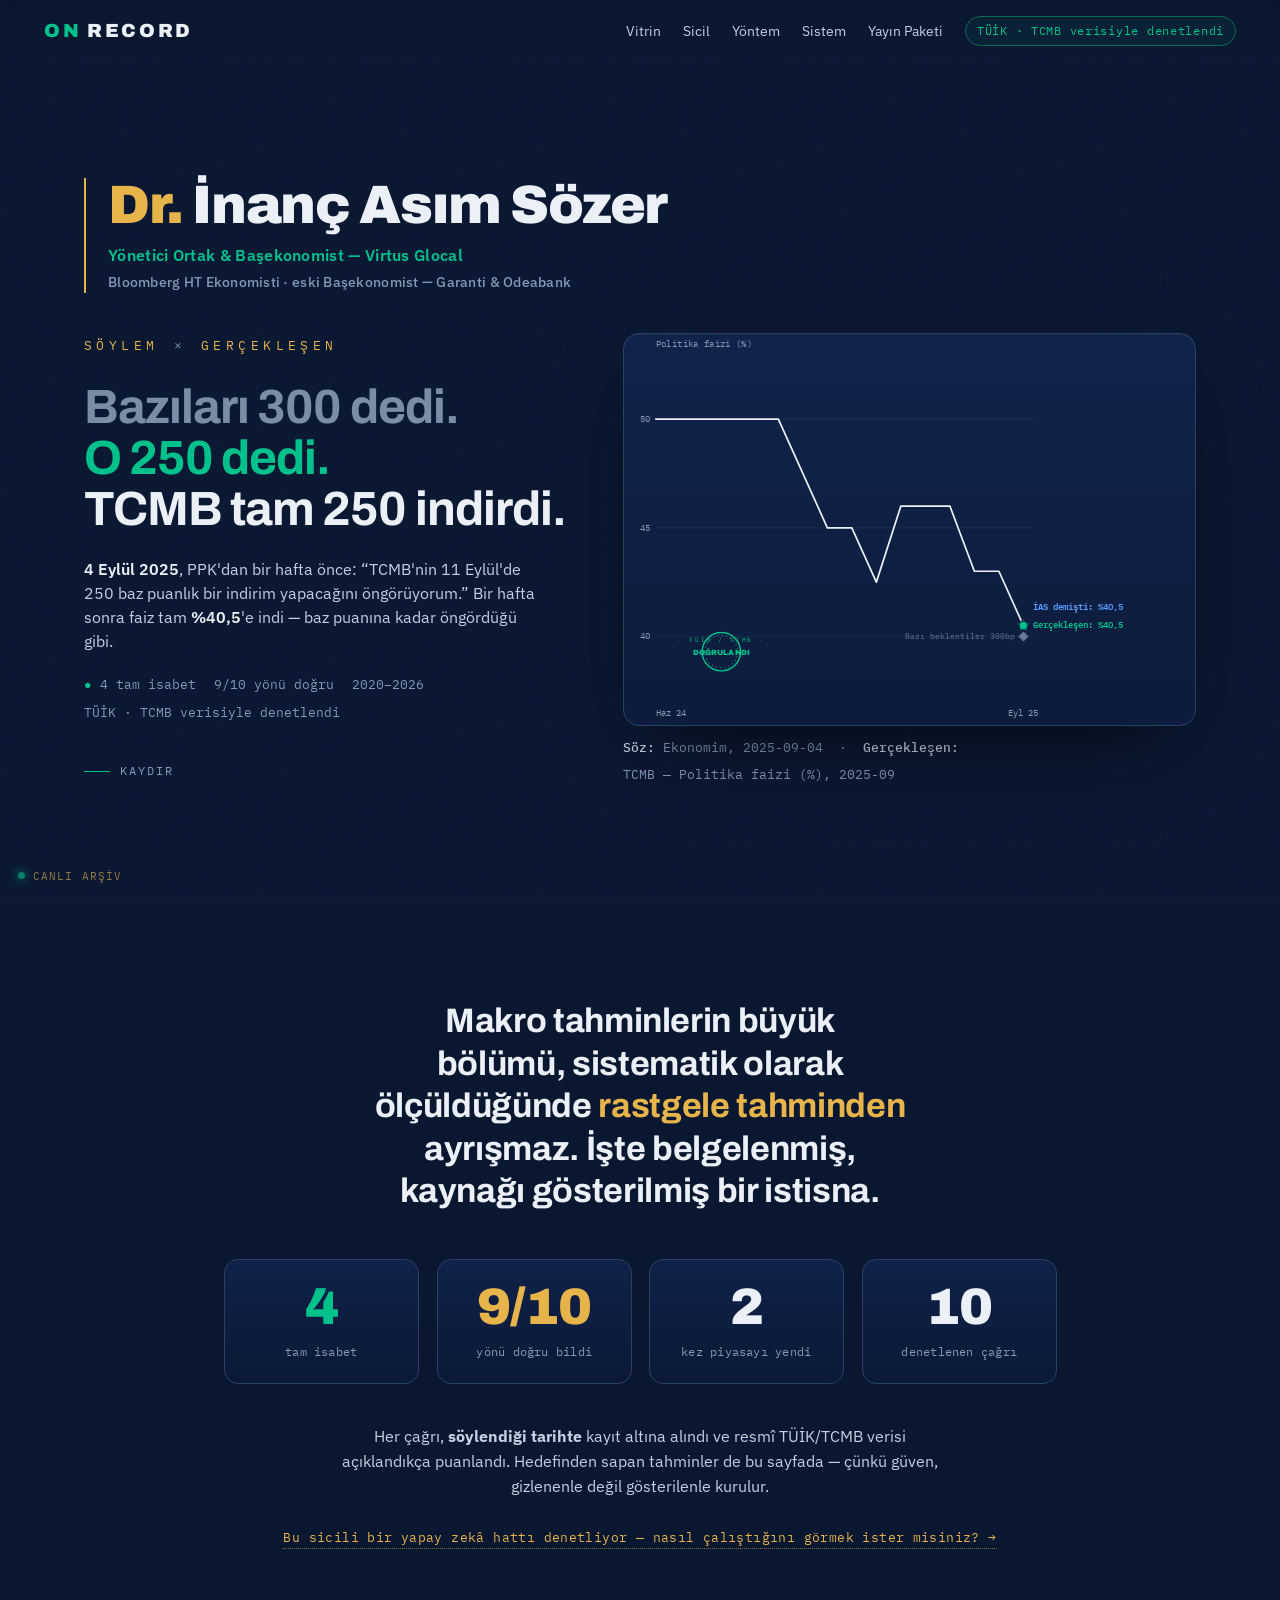
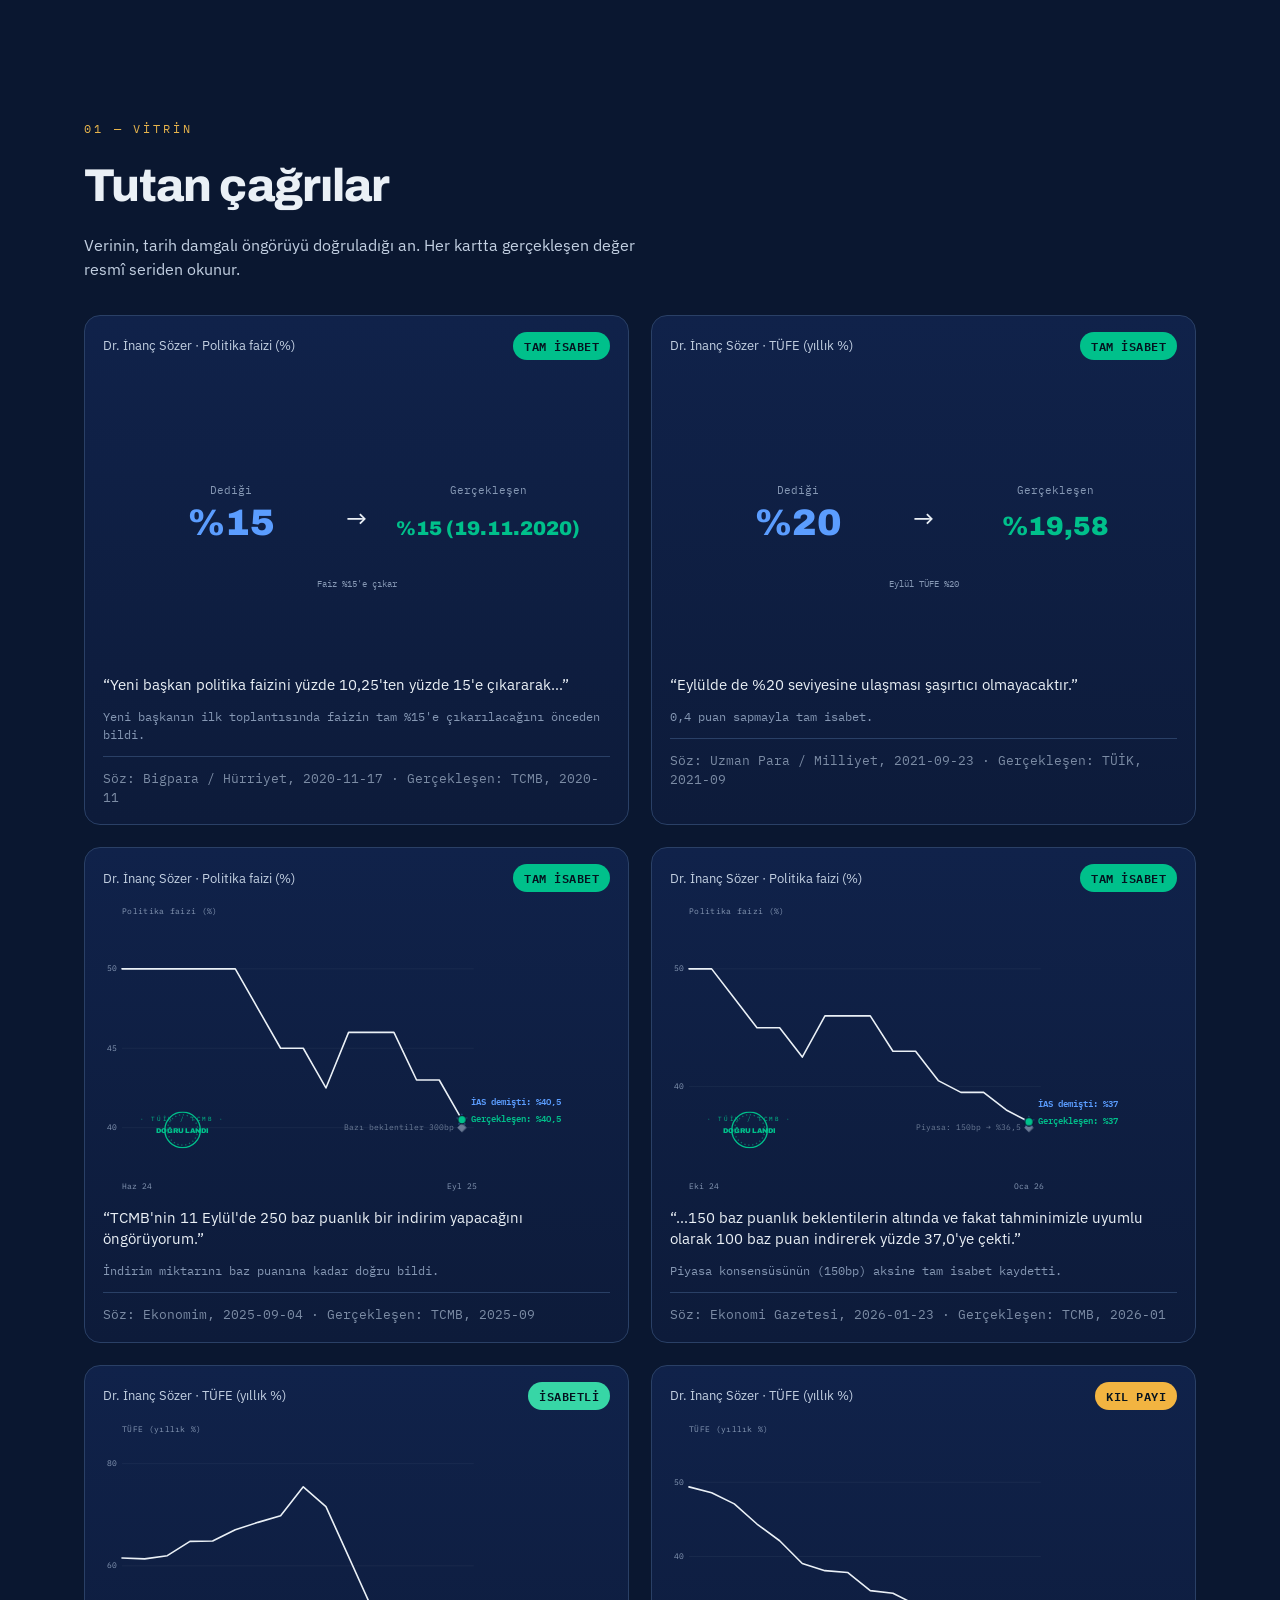
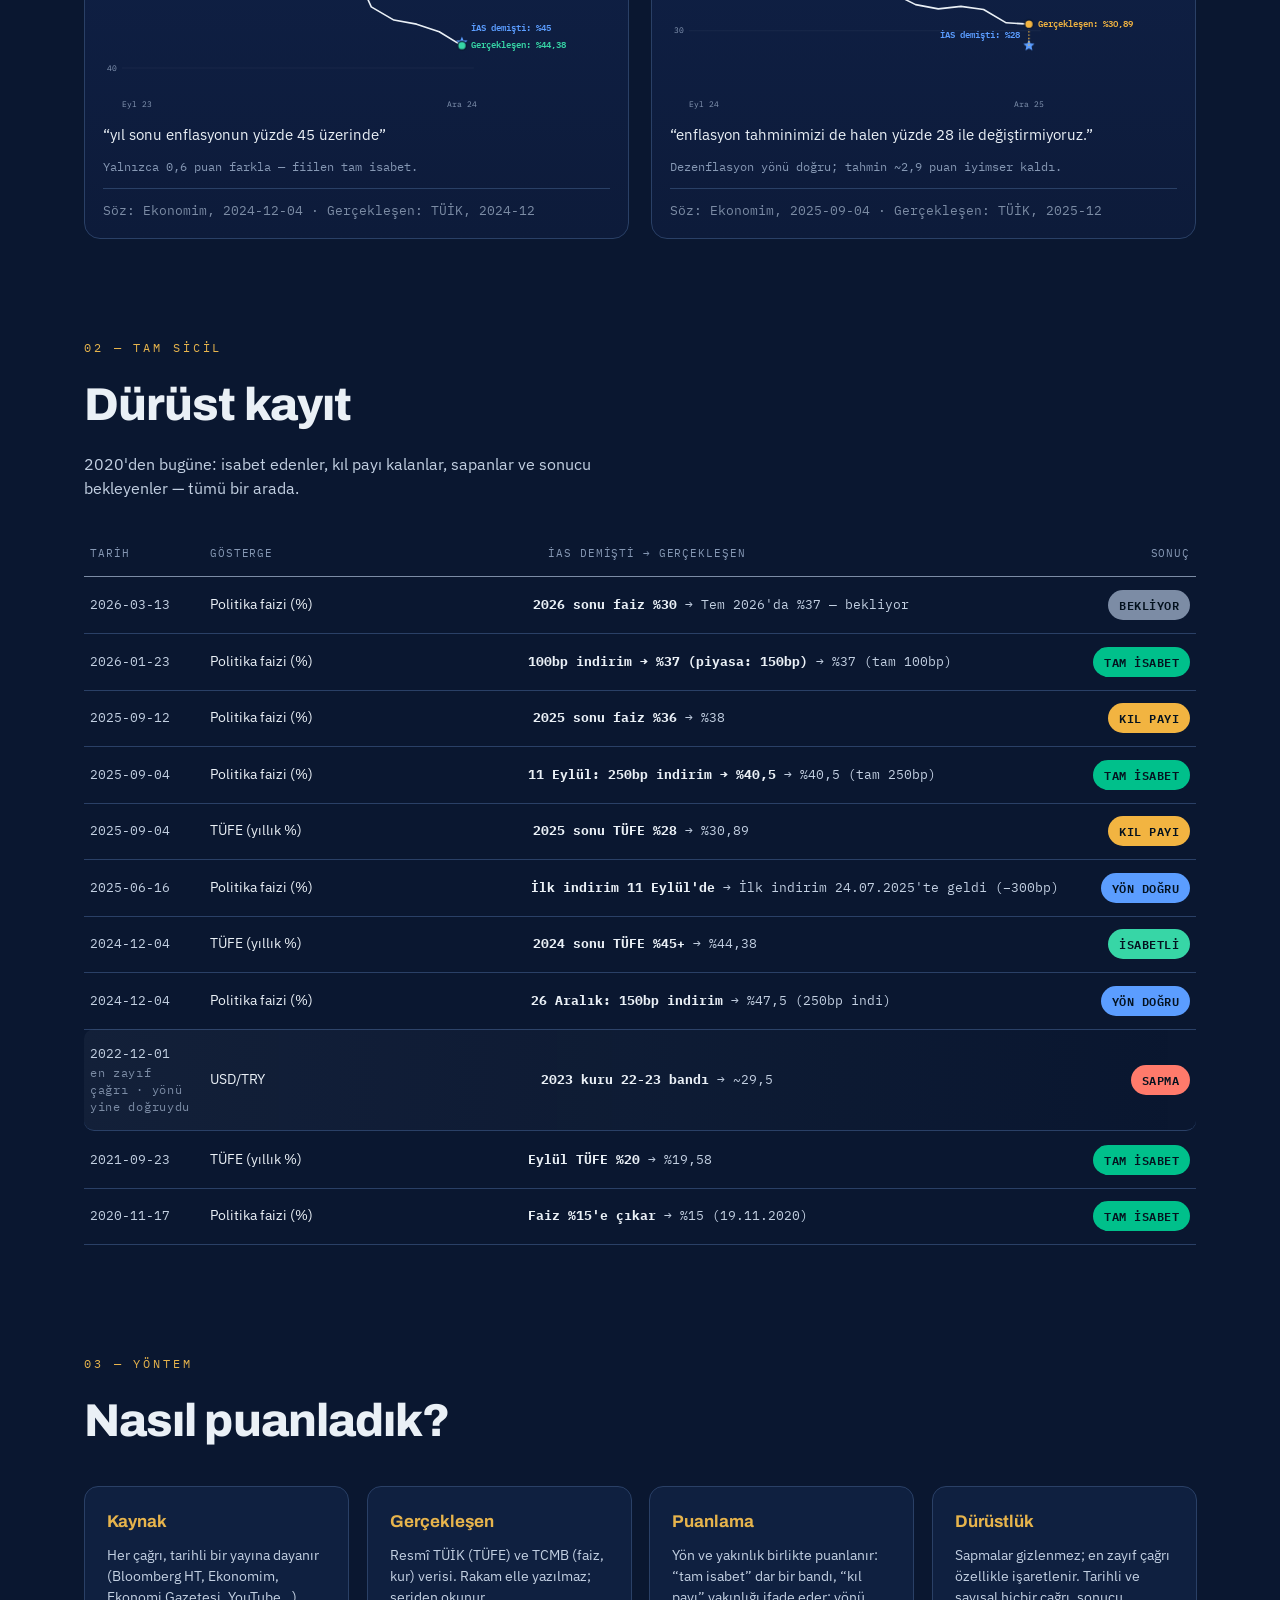
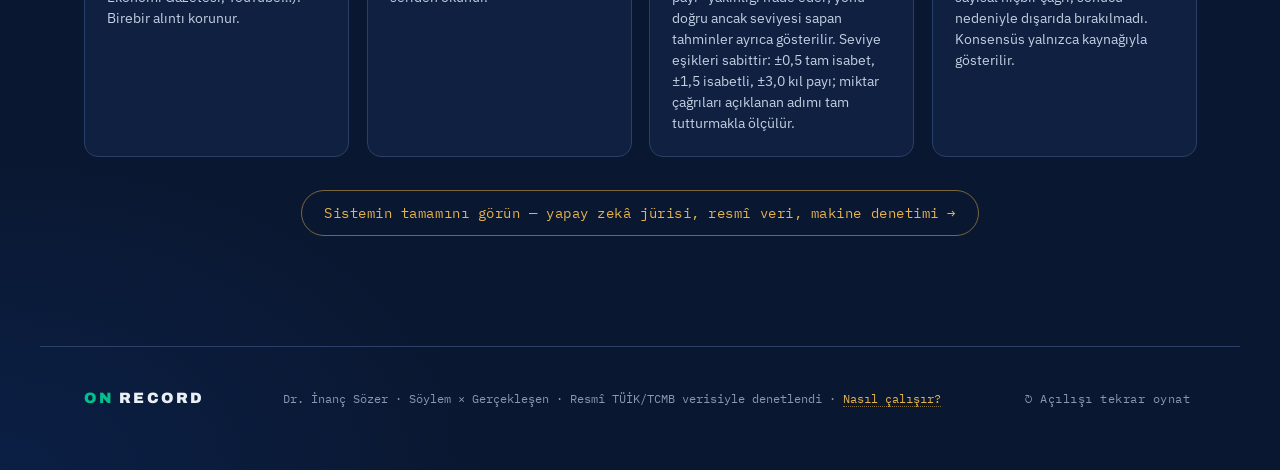
==== commit 3b096b99: "Design council refinements + Sistem (Mühür Hattı) page + main-page bridges Council apply_now: name-f" ====
--- a/index.html
+++ b/index.html
@@ -40,6 +40,7 @@
     <a href="#vitrin">Vitrin</a>
     <a href="#defter">Sicil</a>
     <a href="#yontem">Yöntem</a>
+    <a href="sistem/">Sistem</a>
     <a href="media/">Yayın Paketi</a>
     <span class="src-pill">TÜİK · TCMB verisiyle denetlendi</span>
   </nav>
@@ -80,6 +81,7 @@
     Her çağrı, <strong>söylendiği tarihte</strong> kayıt altına alındı ve resmî TÜİK/TCMB verisi
     açıklandıkça puanlandı. Hedefinden sapan tahminler de bu sayfada — çünkü güven, gizlenenle değil gösterilenle kurulur.
   </p>
+  <p class="how-tease"><a href="sistem/">Bu sicili bir yapay zekâ hattı denetliyor — nasıl çalıştığını görmek ister misiniz? →</a></p>
 </section>
 
 <!-- SHOWCASE -->
@@ -111,11 +113,12 @@
     <div class="m-card"><h3>Puanlama</h3><p>Yön ve yakınlık birlikte puanlanır: “tam isabet” dar bir bandı, “kıl payı” yakınlığı ifade eder; yönü doğru ancak seviyesi sapan tahminler ayrıca gösterilir. Seviye eşikleri sabittir: ±0,5 tam isabet, ±1,5 isabetli, ±3,0 kıl payı; miktar çağrıları açıklanan adımı tam tutturmakla ölçülür.</p></div>
     <div class="m-card"><h3>Dürüstlük</h3><p>Sapmalar gizlenmez; en zayıf çağrı özellikle işaretlenir. Tarihli ve sayısal hiçbir çağrı, sonucu nedeniyle dışarıda bırakılmadı. Konsensüs yalnızca kaynağıyla gösterilir.</p></div>
   </div>
+  <div class="method-cta"><a href="sistem/">Sistemin tamamını görün — yapay zekâ jürisi, resmî veri, makine denetimi →</a></div>
 </section>
 
 <footer class="foot">
   <div class="wordmark small"><span>ON</span> RECORD</div>
-  <div class="foot-note">Dr. İnanç Sözer · Söylem × Gerçekleşen · Resmî TÜİK/TCMB verisiyle denetlendi</div>
+  <div class="foot-note">Dr. İnanç Sözer · Söylem × Gerçekleşen · Resmî TÜİK/TCMB verisiyle denetlendi · <a class="foot-sys" href="sistem/">Nasıl çalışır?</a></div>
   <button class="replay-link" id="replayOpen" type="button">↻ Açılışı tekrar oynat</button>
 </footer>
 
--- a/styles.css
+++ b/styles.css
@@ -1,5 +1,5 @@
 :root{
-  --navy:#0A1730; --navy-2:#0d1d3c; --panel:#0F2145; --line:#20335c;
+  --navy:#0A1730; --navy-2:#0d1d3c; --panel:#0F2145; --line:#2A4066;
   --ink:#EAF0F6; --ink-2:#c3d0e2; --muted:#8698b4;
   --confirm:#00C08B; --confirm-dim:#0c6a52; --gold:#E7B44C; --steel:#7C8CA5;
   --near:#F2B441; --dir:#5B9DFF; --miss:#FF7A6B; --pending:#7C8CA5;
@@ -36,7 +36,7 @@
   background:linear-gradient(180deg,rgba(10,23,48,.82),rgba(10,23,48,0));}
 .topnav{display:flex;align-items:center;gap:22px;font-size:14px;color:var(--ink-2)}
 .topnav a{color:var(--ink-2);transition:color .2s}.topnav a:hover{color:var(--ink)}
-.src-pill{font-family:var(--mono);font-size:11px;letter-spacing:.06em;color:var(--confirm);
+.src-pill{font-family:var(--mono);font-size:12px;letter-spacing:.06em;color:var(--confirm);
   border:1px solid var(--confirm-dim);border-radius:999px;padding:5px 11px;background:rgba(0,192,139,.06)}
 
 /* HERO */
@@ -49,29 +49,29 @@
   font-size:clamp(30px,5.2vw,54px)}
 .ha-name .dr{color:var(--gold)}
 .ha-titles{display:flex;flex-direction:column;gap:5px}
-.ha-primary{font-family:var(--mono);font-weight:600;font-size:clamp(13px,1.5vw,15.5px);letter-spacing:.03em;color:var(--confirm)}
-.ha-media{font-family:var(--mono);font-size:clamp(12px,1.3vw,13.5px);letter-spacing:.03em;color:var(--muted)}
+.ha-primary{font-family:var(--body);font-weight:600;font-size:clamp(13px,1.5vw,15.5px);letter-spacing:.02em;color:var(--confirm)}
+.ha-media{font-family:var(--body);font-weight:500;font-size:clamp(12px,1.3vw,13.5px);letter-spacing:.02em;color:var(--muted)}
 .hero-grid{display:grid;grid-template-columns:0.92fr 1.08fr;gap:clamp(24px,4vw,60px);align-items:center;width:100%}
 .eyebrow{font-family:var(--mono);font-size:13px;letter-spacing:.34em;color:var(--gold);margin-bottom:26px}
 .eyebrow .x{color:var(--steel);margin:0 .2em}
-.hero-quote{font-family:var(--display);font-weight:800;letter-spacing:-.02em;line-height:1.06;
-  font-size:clamp(30px,4.6vw,58px);margin:0 0 22px;text-wrap:balance}
+.hero-quote{font-family:var(--display);font-weight:700;letter-spacing:-.02em;line-height:1.06;
+  font-size:clamp(26px,4vw,48px);margin:0 0 22px;text-wrap:balance}
 .hero-quote .hl{color:var(--confirm)}
 .hero-said{font-size:16px;color:var(--ink-2);max-width:46ch;margin-bottom:22px}
 .hero-said b{color:var(--ink);font-weight:600}
 .hero-meta{display:flex;flex-wrap:wrap;gap:10px 18px;font-family:var(--mono);font-size:12.5px;color:var(--muted)}
 .hero-meta .dot{color:var(--confirm)}
-.scrollcue{display:flex;align-items:center;gap:10px;margin-top:40px;font-family:var(--mono);font-size:11px;
-  letter-spacing:.2em;color:var(--muted);text-transform:uppercase}
+.scrollcue{display:flex;align-items:center;gap:10px;margin-top:40px;font-family:var(--mono);font-size:12px;
+  letter-spacing:.16em;color:var(--muted);text-transform:uppercase}
 .scrollcue span{width:26px;height:1px;background:var(--steel);position:relative;overflow:hidden}
 .scrollcue span::after{content:"";position:absolute;inset:0;background:var(--confirm);animation:sweep 2.4s infinite}
 @keyframes sweep{0%{transform:translateX(-100%)}60%,100%{transform:translateX(100%)}}
 
 .hero-chart{margin:0}
 .chart-mount{position:relative;width:100%;aspect-ratio:16/11;background:
-  linear-gradient(180deg,rgba(15,33,69,.7),rgba(11,25,54,.5));border:1px solid var(--line);
+  linear-gradient(180deg,#11234B,#0D1C3D);border:1px solid var(--line);
   border-radius:16px;box-shadow:0 30px 80px -30px rgba(0,0,0,.7),inset 0 1px 0 rgba(255,255,255,.04);overflow:hidden}
-.prov{font-family:var(--mono);font-size:11.5px;color:var(--muted);margin-top:12px;display:flex;gap:8px;flex-wrap:wrap}
+.prov{font-family:var(--mono);font-size:12.5px;color:var(--muted);margin-top:12px;display:flex;gap:8px;flex-wrap:wrap}
 .prov b{color:var(--ink-2);font-weight:500}
 
 /* svg chart bits */
@@ -97,13 +97,24 @@
 
 /* THESIS */
 .thesis{position:relative;z-index:2;max-width:920px;margin:40px auto;padding:60px clamp(18px,4vw,44px);text-align:center}
-.thesis-lead{font-family:var(--display);font-weight:700;font-size:clamp(22px,2.9vw,34px);line-height:1.25;letter-spacing:-.01em;margin:0 auto 46px;max-width:20ch}
+.thesis-lead{font-family:var(--display);font-weight:700;font-size:clamp(22px,2.9vw,34px);line-height:1.25;letter-spacing:-.01em;margin:0 auto 46px;max-width:27ch;text-wrap:balance}
 .stats{display:grid;grid-template-columns:repeat(4,1fr);gap:18px;margin:0 0 40px}
-.stat{border:1px solid var(--line);border-radius:14px;padding:22px 14px;background:linear-gradient(180deg,rgba(15,33,69,.5),transparent)}
+.stat{border:1px solid var(--line);border-radius:14px;padding:22px 14px;background:linear-gradient(180deg,#10224A,#0B1936)}
 .stat .n{font-family:var(--display);font-weight:900;font-size:clamp(34px,4vw,52px);line-height:1;letter-spacing:-.02em}
 .stat .n.c{color:var(--confirm)}.stat .n.g{color:var(--gold)}
 .stat .l{font-family:var(--mono);font-size:12px;color:var(--muted);margin-top:10px;letter-spacing:.02em}
 .thesis-note{color:var(--ink-2);font-size:15.5px;max-width:60ch;margin:0 auto;line-height:1.6}
+
+/* "nasıl çalışır" bridges */
+.how-tease{margin:26px auto 0;text-align:center}
+.how-tease a{font-family:var(--mono);font-size:13px;letter-spacing:.03em;color:var(--gold);
+  border-bottom:1px dotted rgba(231,180,76,.55);padding-bottom:2px;transition:color .2s}
+.how-tease a:hover{color:var(--ink)}
+.method-cta{max-width:var(--maxw);margin:34px auto 0;padding:0 clamp(18px,4vw,44px);text-align:center}
+.method-cta a{display:inline-block;font-family:var(--mono);font-size:13.5px;letter-spacing:.04em;color:var(--gold);
+  border:1px solid rgba(231,180,76,.5);border-radius:999px;padding:12px 22px;transition:background .25s}
+.method-cta a:hover{background:rgba(231,180,76,.12)}
+.foot-sys{color:var(--gold);border-bottom:1px dotted rgba(231,180,76,.55)}
 
 /* section heads */
 .section-head{max-width:var(--maxw);margin:0 auto;padding:0 clamp(18px,4vw,44px)}
@@ -116,7 +127,7 @@
 .cards{max-width:var(--maxw);margin:34px auto 0;padding:0 clamp(18px,4vw,44px);
   display:grid;grid-template-columns:repeat(2,1fr);gap:22px}
 .card{border:1px solid var(--line);border-radius:16px;background:
-  linear-gradient(180deg,rgba(15,33,69,.55),rgba(11,25,54,.35));overflow:hidden;
+  linear-gradient(180deg,#10224A,#0D1B3A);overflow:hidden;
   opacity:0;transform:translateY(26px);transition:opacity .7s ease,transform .7s ease}
 .card.in{opacity:1;transform:none}
 .card-top{display:flex;align-items:center;justify-content:space-between;padding:16px 18px 10px}
@@ -125,11 +136,11 @@
 .card-body{padding:8px 18px 18px}
 .card-q{font-size:15px;color:var(--ink);line-height:1.45;margin:0 0 12px}
 .card-note{font-family:var(--mono);font-size:12px;color:var(--muted)}
-.card-prov{font-family:var(--mono);font-size:11px;color:var(--steel);margin-top:12px;padding-top:12px;border-top:1px solid var(--line)}
+.card-prov{font-family:var(--mono);font-size:12.5px;color:var(--steel);margin-top:12px;padding-top:12px;border-top:1px solid var(--line)}
 
 /* verdict chips */
-.chip{font-family:var(--mono);font-size:11px;font-weight:600;letter-spacing:.04em;color:#04121f;
-  padding:4px 10px;border-radius:999px;white-space:nowrap}
+.chip{font-family:var(--mono);font-size:12px;font-weight:600;letter-spacing:.04em;color:#04121f;
+  padding:5px 11px;border-radius:999px;white-space:nowrap}
 .chip.bullseye{background:var(--confirm)}.chip.strong{background:#37d6a6}
 .chip.near{background:var(--near)}.chip.direction{background:var(--dir);color:#04121f}
 .chip.off{background:var(--miss)}.chip.pending{background:var(--pending)}.chip.na{background:#4a5b78;color:var(--ink)}
@@ -145,13 +156,13 @@
 .lrow .fr{font-family:var(--mono);font-size:13px;color:var(--ink-2)}
 .lrow .fr b{color:var(--ink)}
 .lrow.weakest{background:linear-gradient(90deg,rgba(124,140,165,.08),transparent);border-radius:10px}
-.weak-tag{font-family:var(--mono);font-size:10px;color:var(--steel);letter-spacing:.06em}
+.weak-tag{font-family:var(--mono);font-size:11.5px;color:var(--steel);letter-spacing:.06em}
 
 /* METHOD */
 .method{position:relative;z-index:2;padding:70px 0}
 .method-grid{max-width:var(--maxw);margin:30px auto 0;padding:0 clamp(18px,4vw,44px);
   display:grid;grid-template-columns:repeat(4,1fr);gap:18px}
-.m-card{border:1px solid var(--line);border-radius:14px;padding:22px;background:rgba(15,33,69,.4)}
+.m-card{border:1px solid var(--line);border-radius:14px;padding:22px;background:#0F2040}
 .m-card h3{font-family:var(--display);font-weight:700;font-size:17px;margin:0 0 10px;color:var(--gold)}
 .m-card p{margin:0;font-size:14px;color:var(--ink-2);line-height:1.5}
 
--- a/gift.css
+++ b/gift.css
@@ -101,7 +101,7 @@
   opacity: 0; transform: translate(calc(-50% + var(--tx)), 44px) translateZ(-560px) rotateY(var(--rot)) scale(.96);
   transition: opacity .45s ease, transform .75s cubic-bezier(.16,1,.3,1); transition-delay: var(--d); }
 .rc.in { opacity: 1; transform: translate(calc(-50% + var(--tx)), 0) translateZ(var(--tz)) rotateY(var(--rot)); }
-.rc-date { font-family: var(--mono); font-size: 10px; letter-spacing: .06em; color: #e3c98f; }
+.rc-date { font-family: var(--mono); font-size: 11px; letter-spacing: .06em; color: #e3c98f; }
 .rc-spark { margin: 10px 0; filter: drop-shadow(0 0 5px rgba(231,180,76,.45)); }
 .rc-val { font-family: var(--display); font-weight: 900; font-size: 26px; color: #fdf6e3; text-shadow: 0 0 16px rgba(231,180,76,.4); }
 
@@ -119,8 +119,9 @@
 .gg-caption b, .gg-caption span { color: #00C08B; font-weight: 600; text-shadow: 0 0 14px rgba(231,180,76,.45); }
 
 /* dedication — glass slab, types on */
-.gg-ded { position: absolute; max-width: 60ch; white-space: pre-wrap;
-  font-family: var(--display); font-weight: 600; font-size: clamp(17px,2.3vw,20px); line-height: 1.7;
+.gg-ded { position: absolute; inset: 0; margin: auto; width: fit-content; height: fit-content;
+  max-width: min(60ch, 86vw); white-space: pre-wrap;
+  font-family: var(--body); font-weight: 500; font-size: clamp(17px,2.3vw,20px); line-height: 1.7;
   color: #eafaff; opacity: 0; transform: translateZ(-360px); text-shadow: 0 0 20px rgba(120,180,255,.16); }
 .gg-ded.show { opacity: 1; transform: none; transition: opacity .5s ease, transform .7s cubic-bezier(.16,1,.3,1); }
 .gg-ded.gone { opacity: 0; transform: translateX(-42%) translateZ(-260px) rotateY(-30deg); transition: .55s cubic-bezier(.5,0,.2,1); }
@@ -129,7 +130,8 @@
 @keyframes gg-caret { 50% { opacity: 0 } }
 
 /* handoff title card */
-.gg-title { position: absolute; opacity: 0; transform: translateZ(-420px) translateY(8px);
+.gg-title { position: absolute; inset: 0; margin: auto; width: fit-content; height: fit-content;
+  opacity: 0; transform: translateZ(-420px) translateY(8px);
   display: flex; flex-direction: column; align-items: center; gap: 14px; }
 .gg-title.show { opacity: 1; transform: none; transition: opacity .6s ease, transform .8s cubic-bezier(.16,1,.3,1); }
 .gg-title .wordmark { font-size: clamp(30px,6vw,54px); letter-spacing: .16em; text-shadow: 0 0 30px rgba(0,192,139,.35); }
